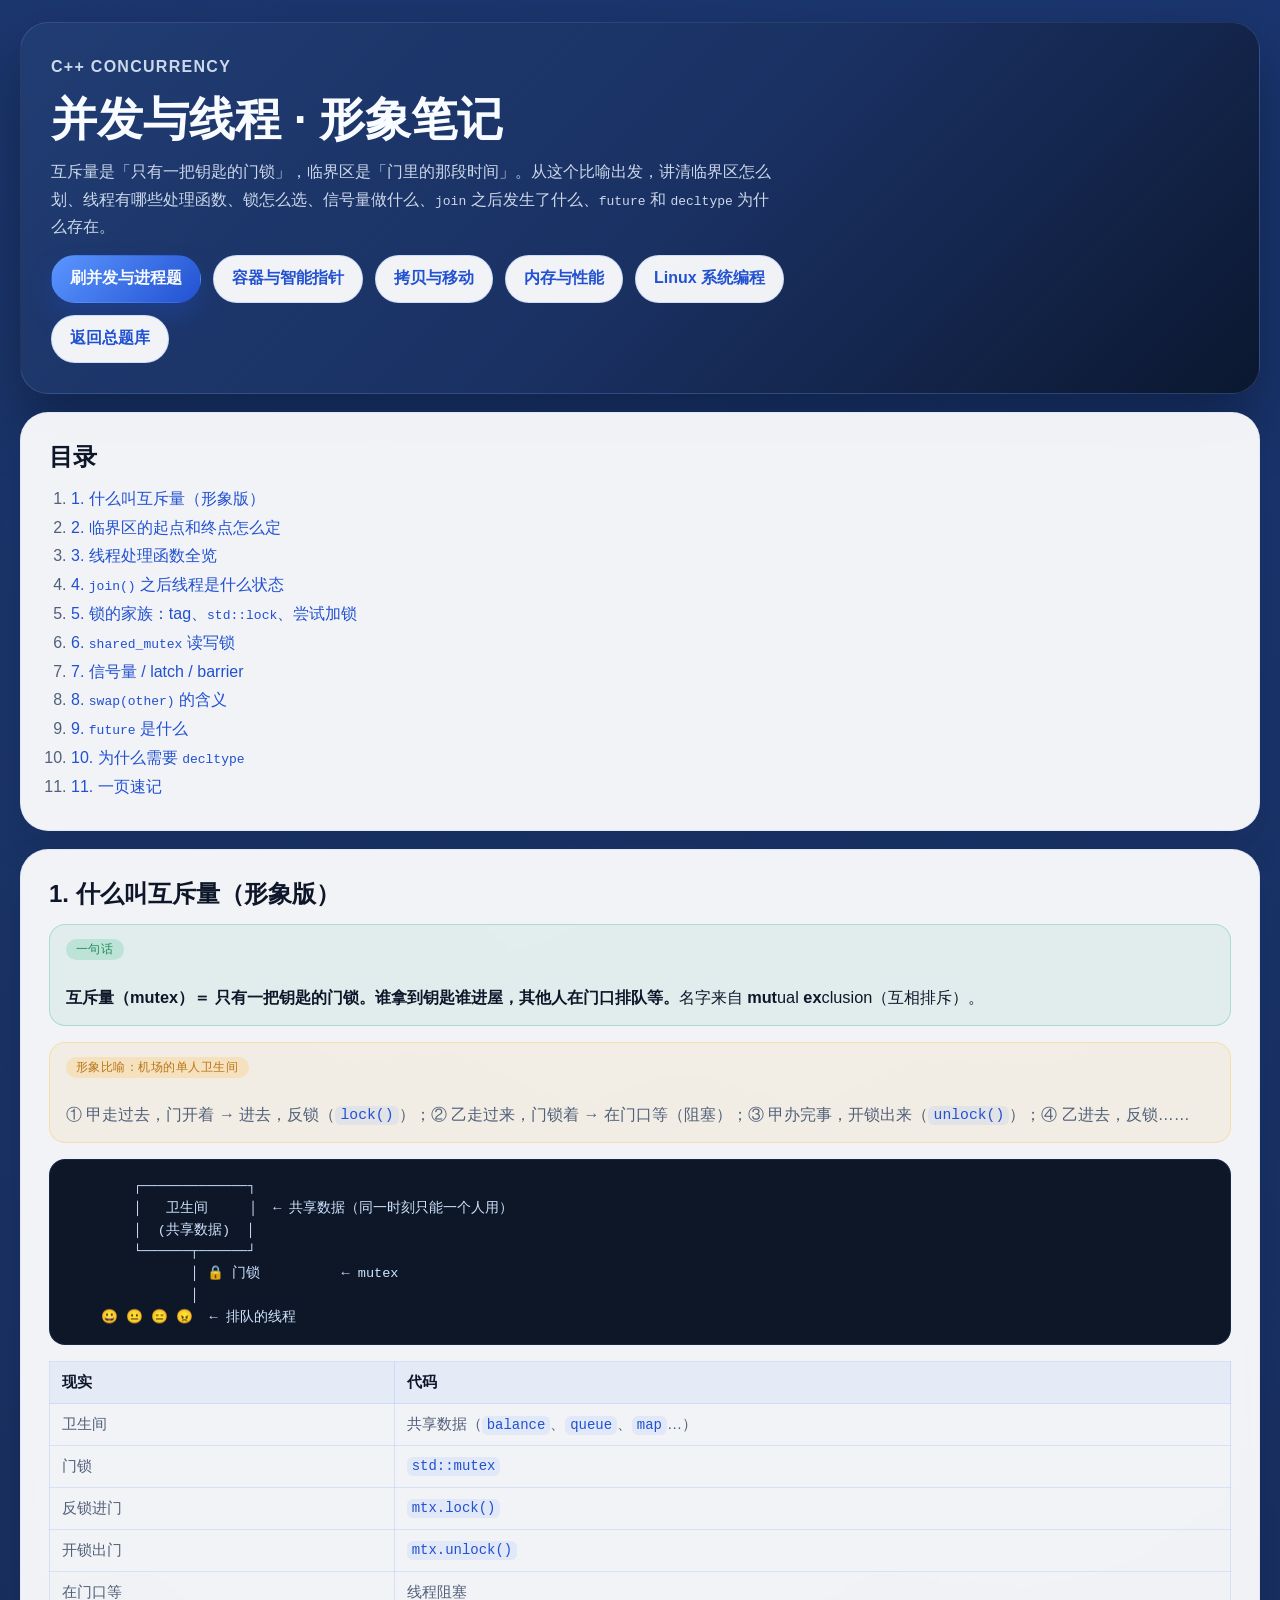
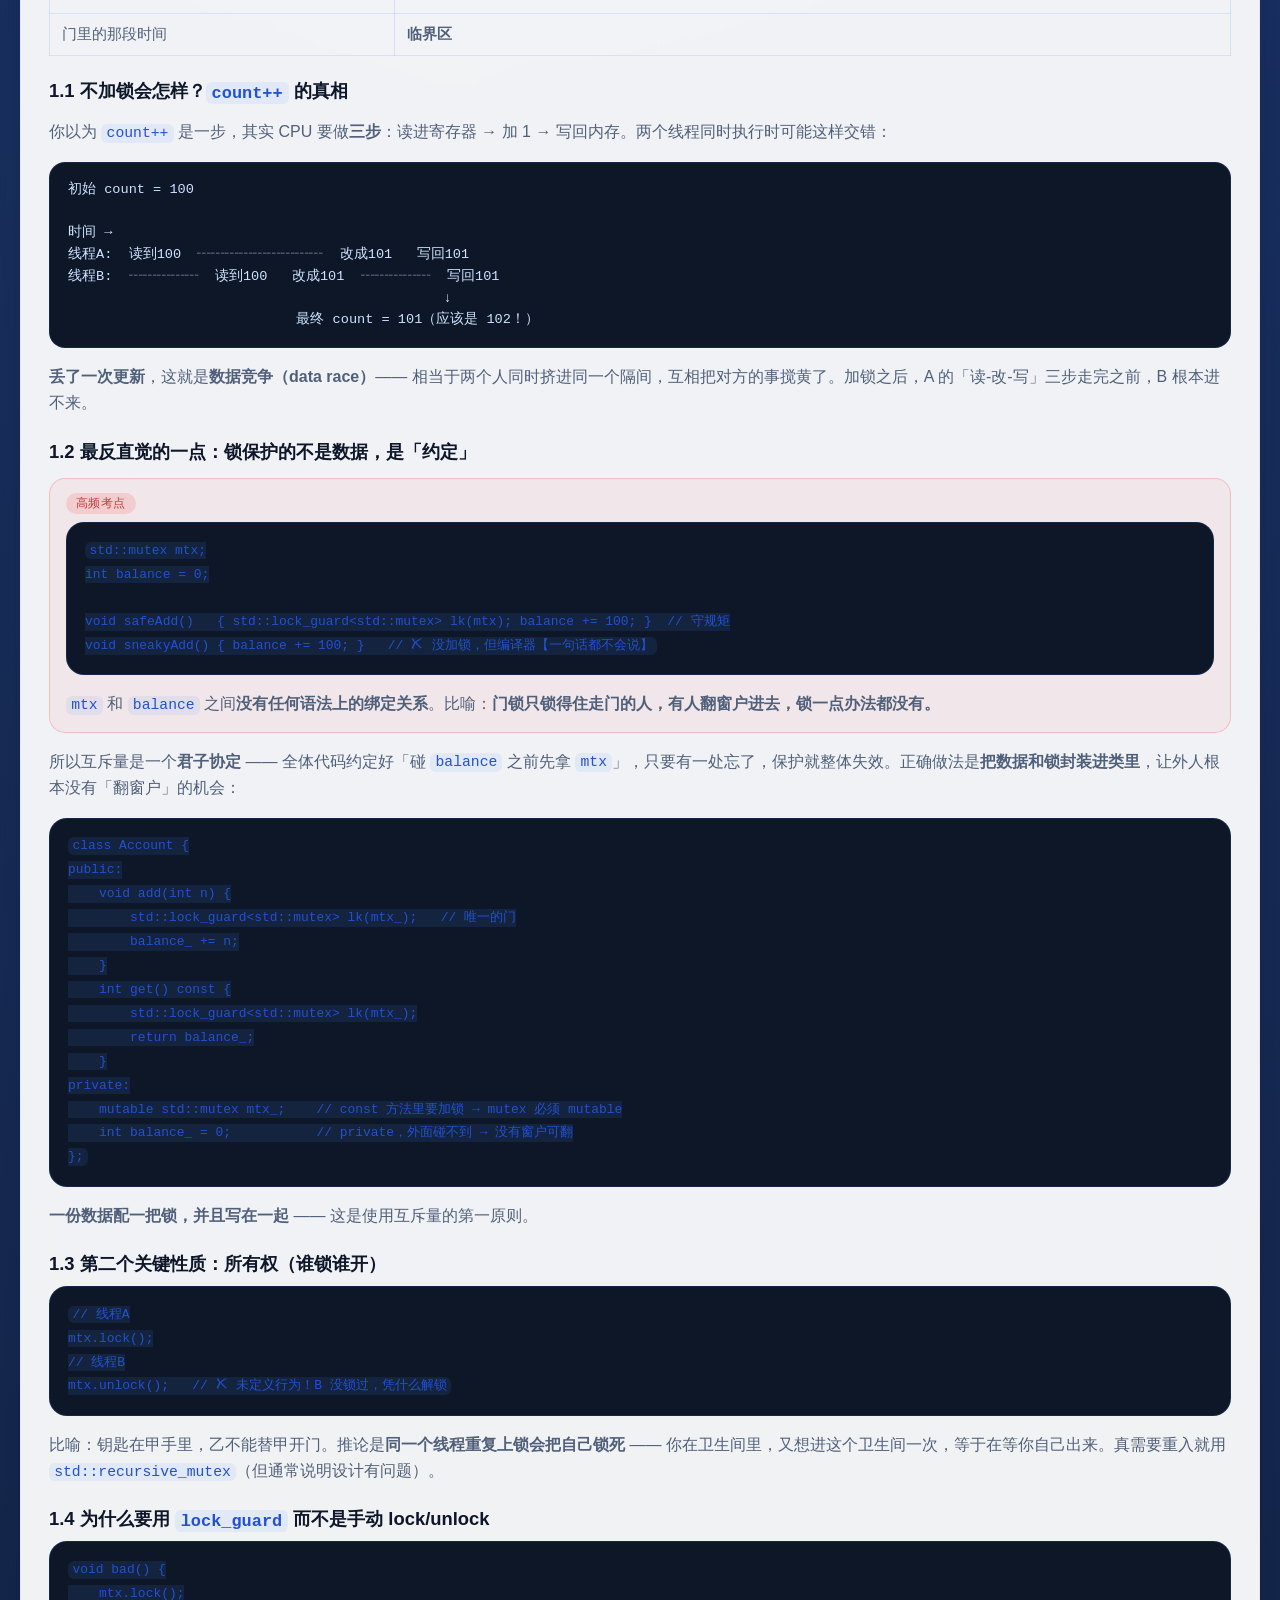
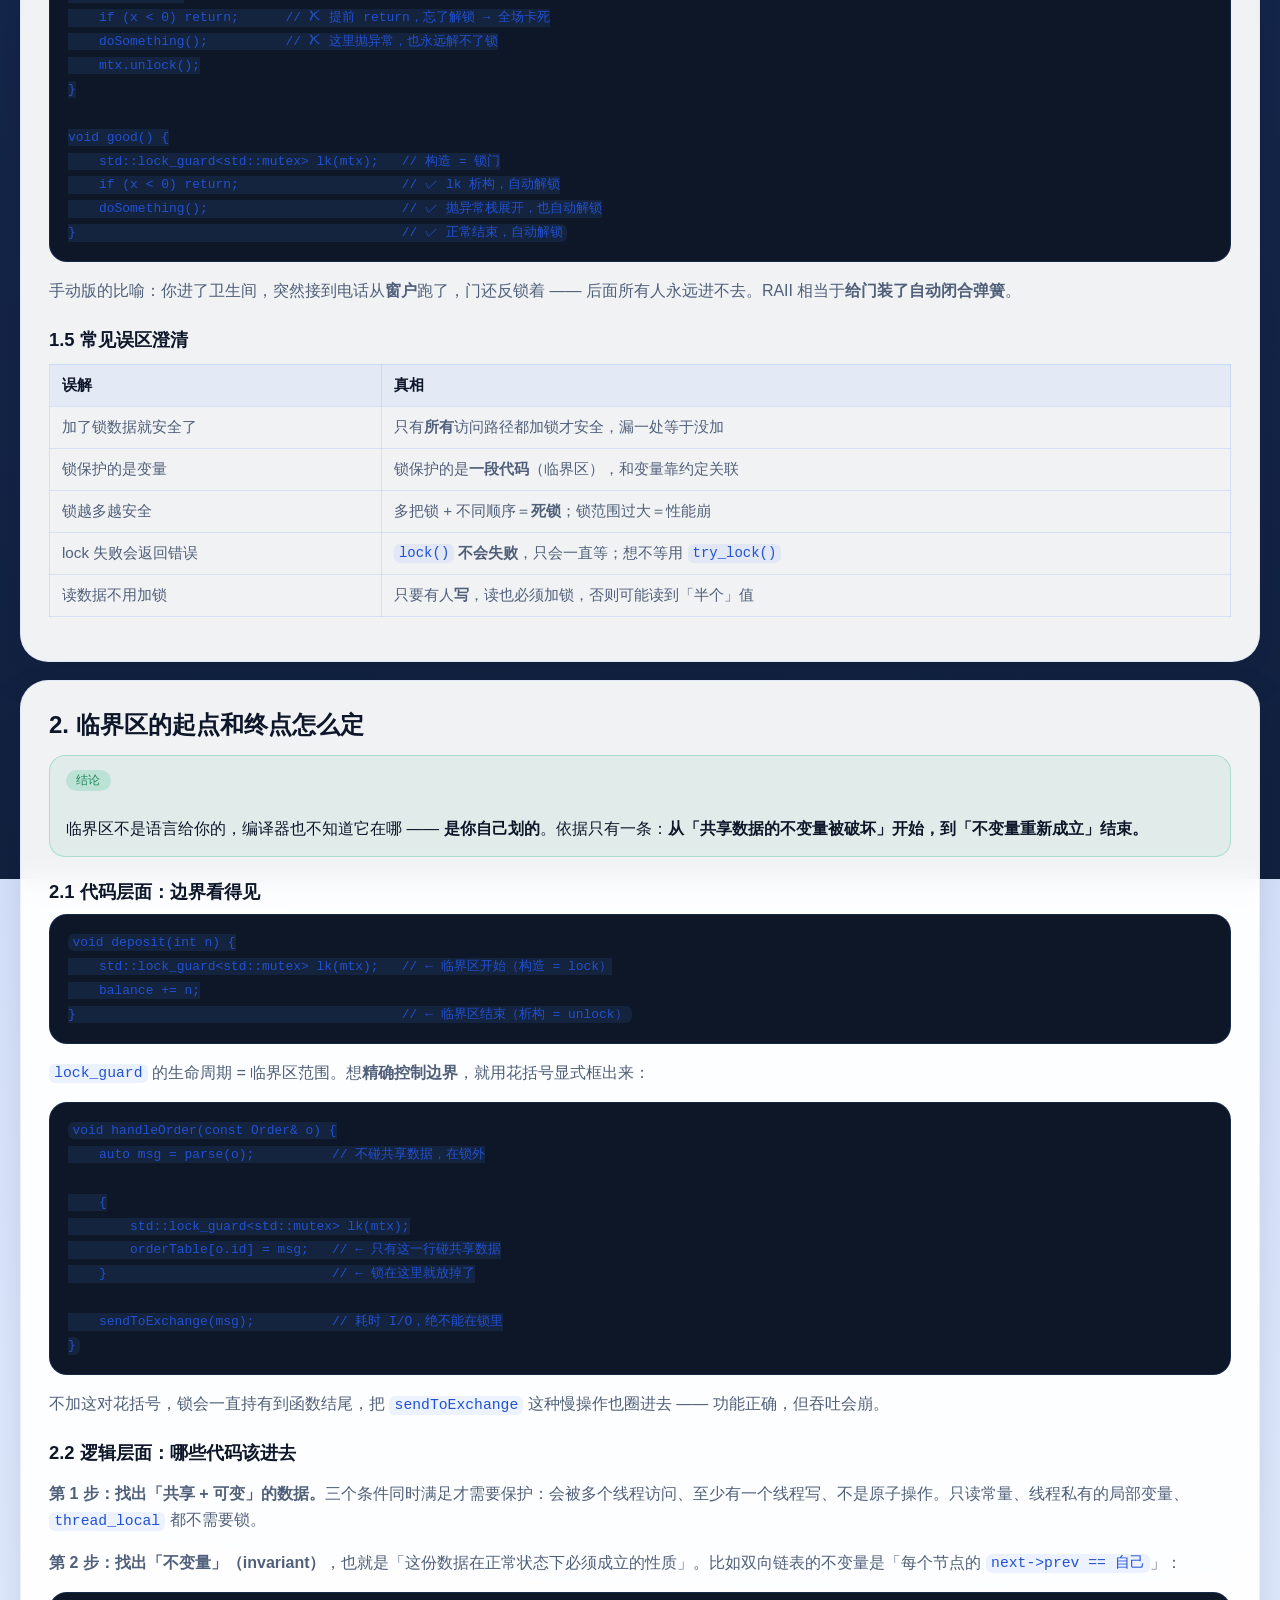
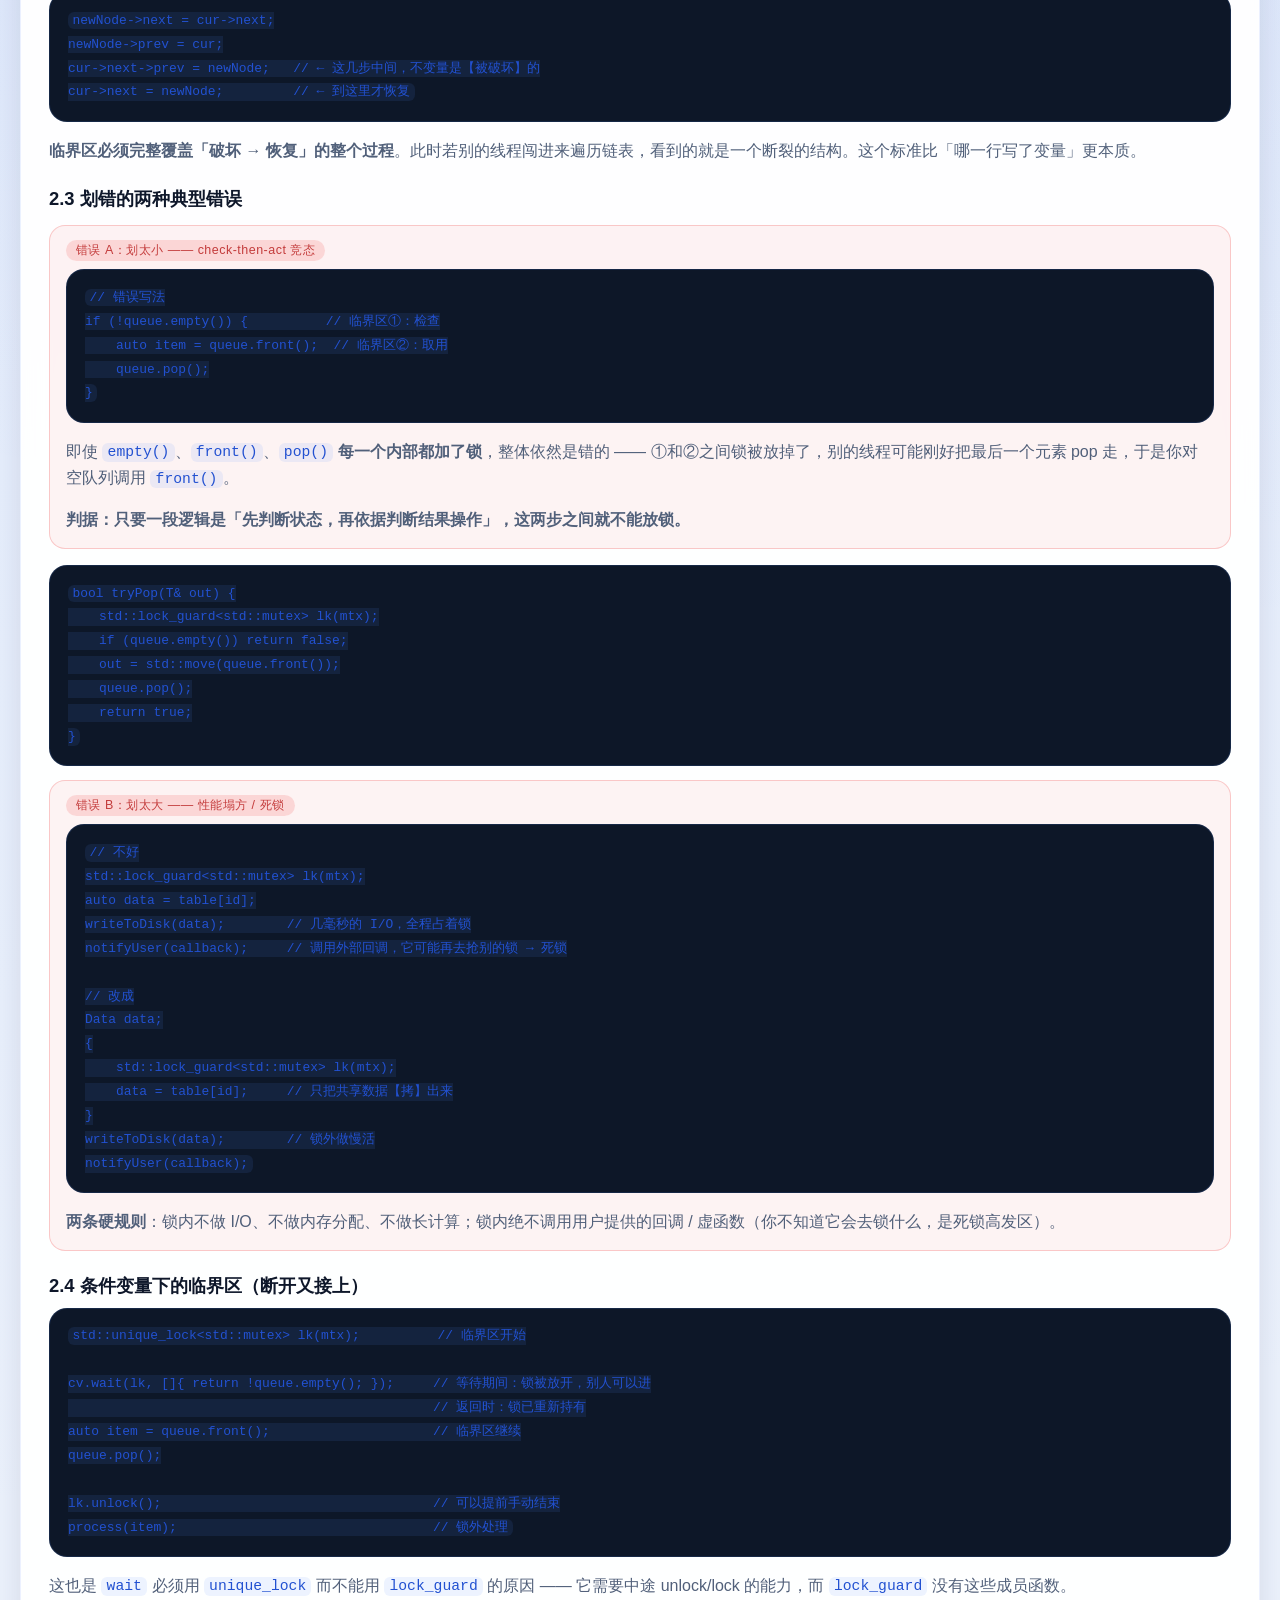
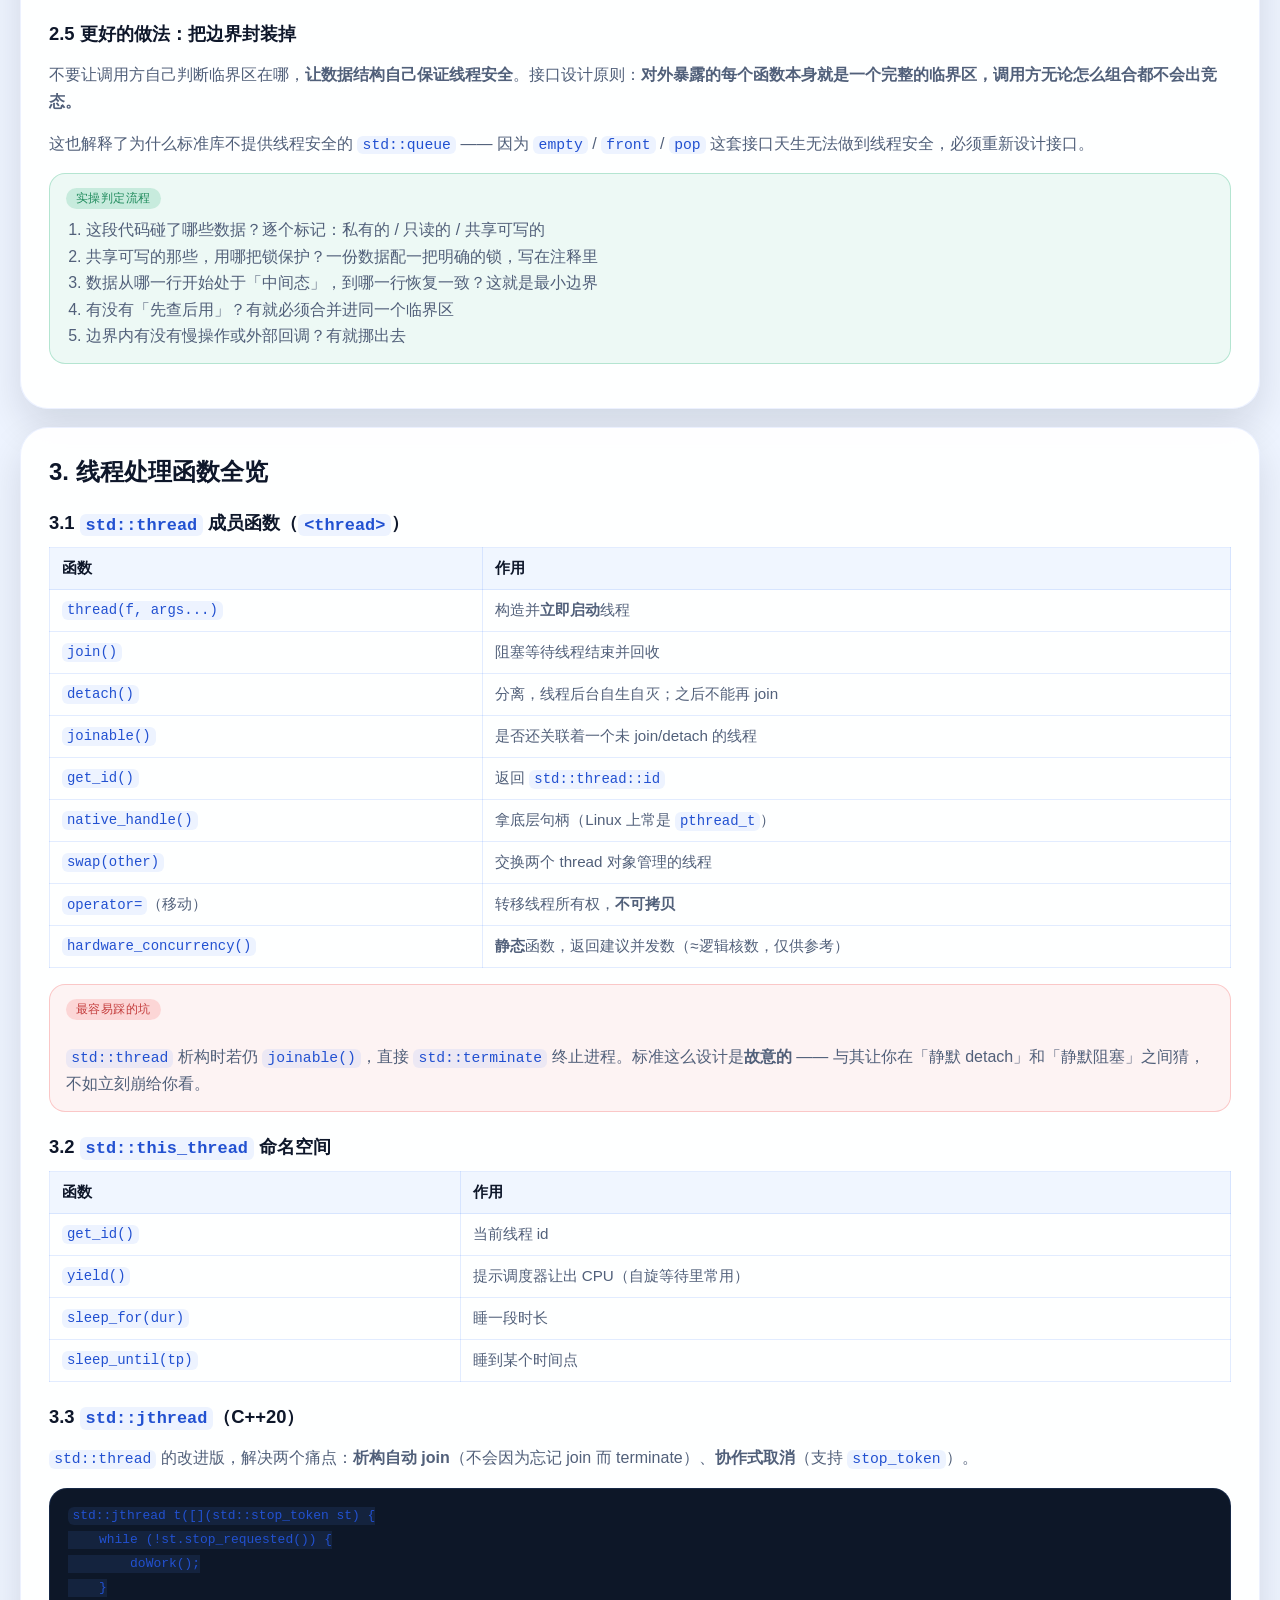
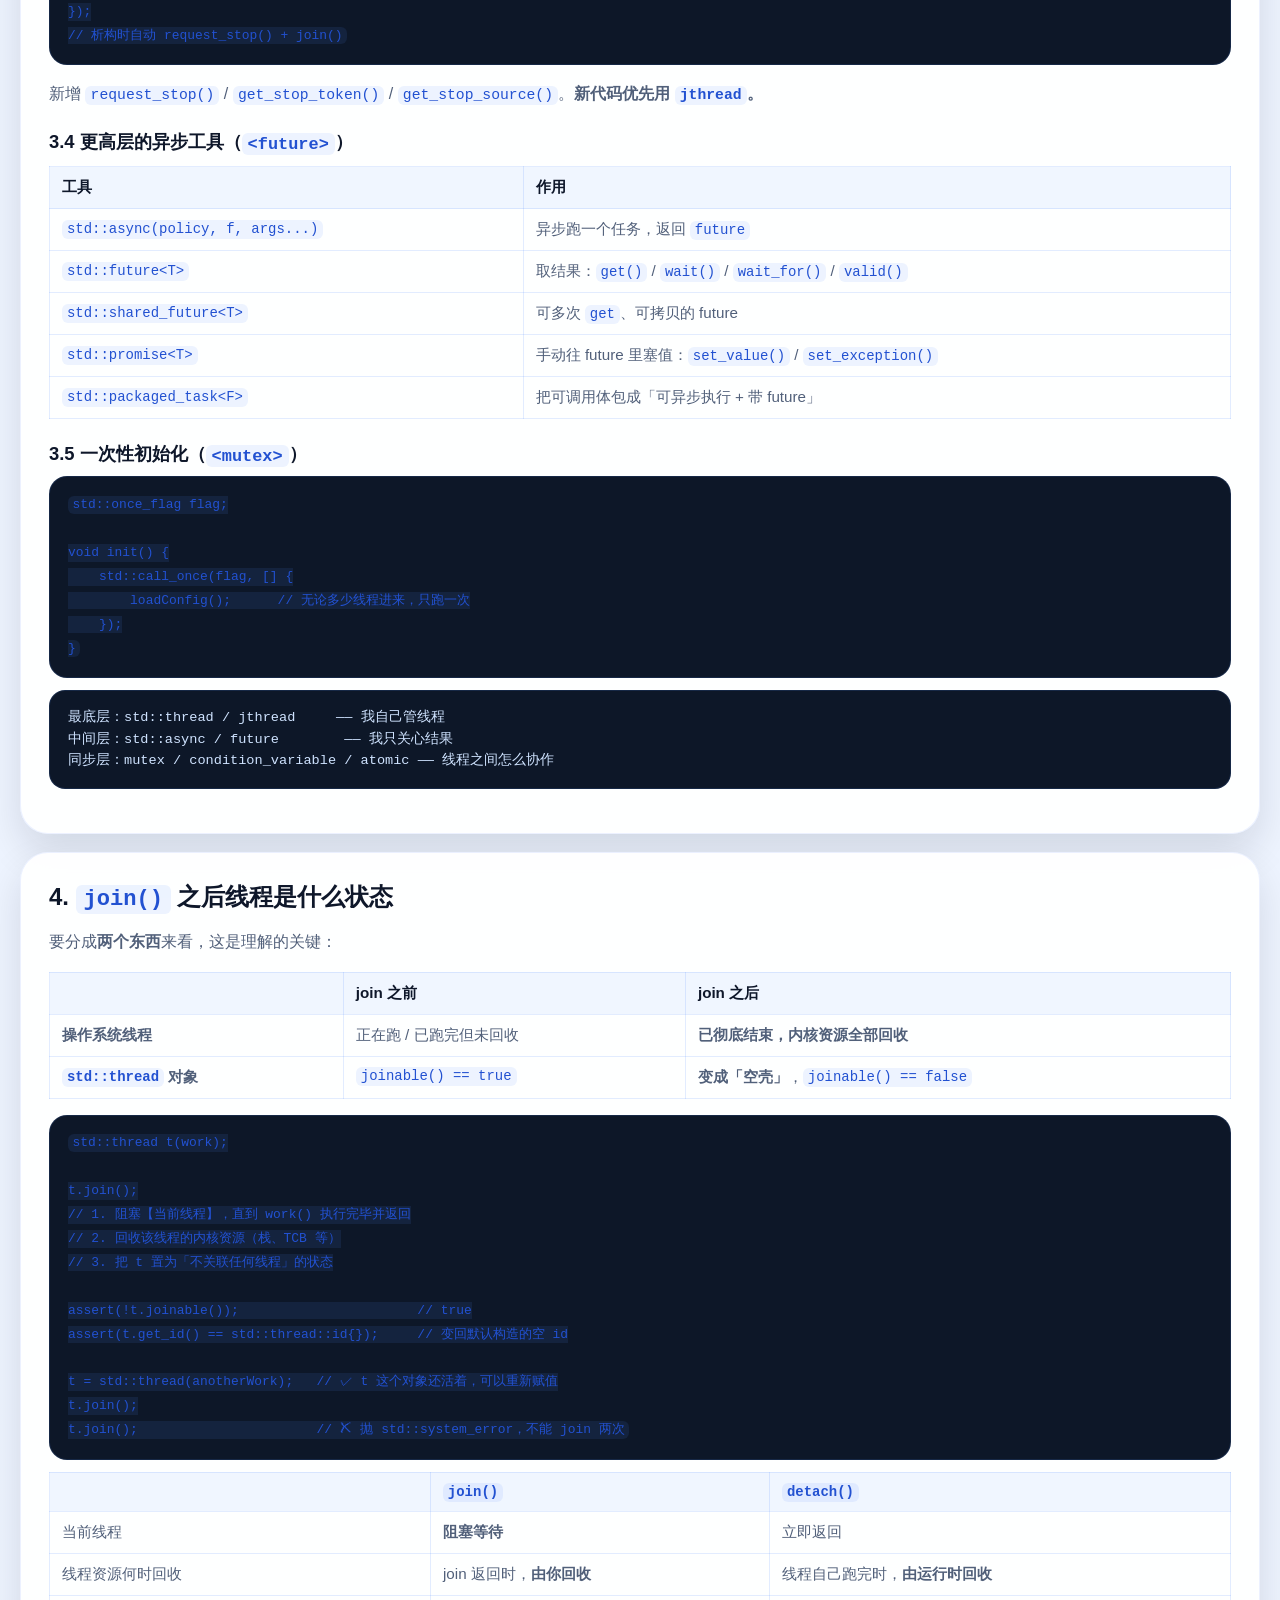
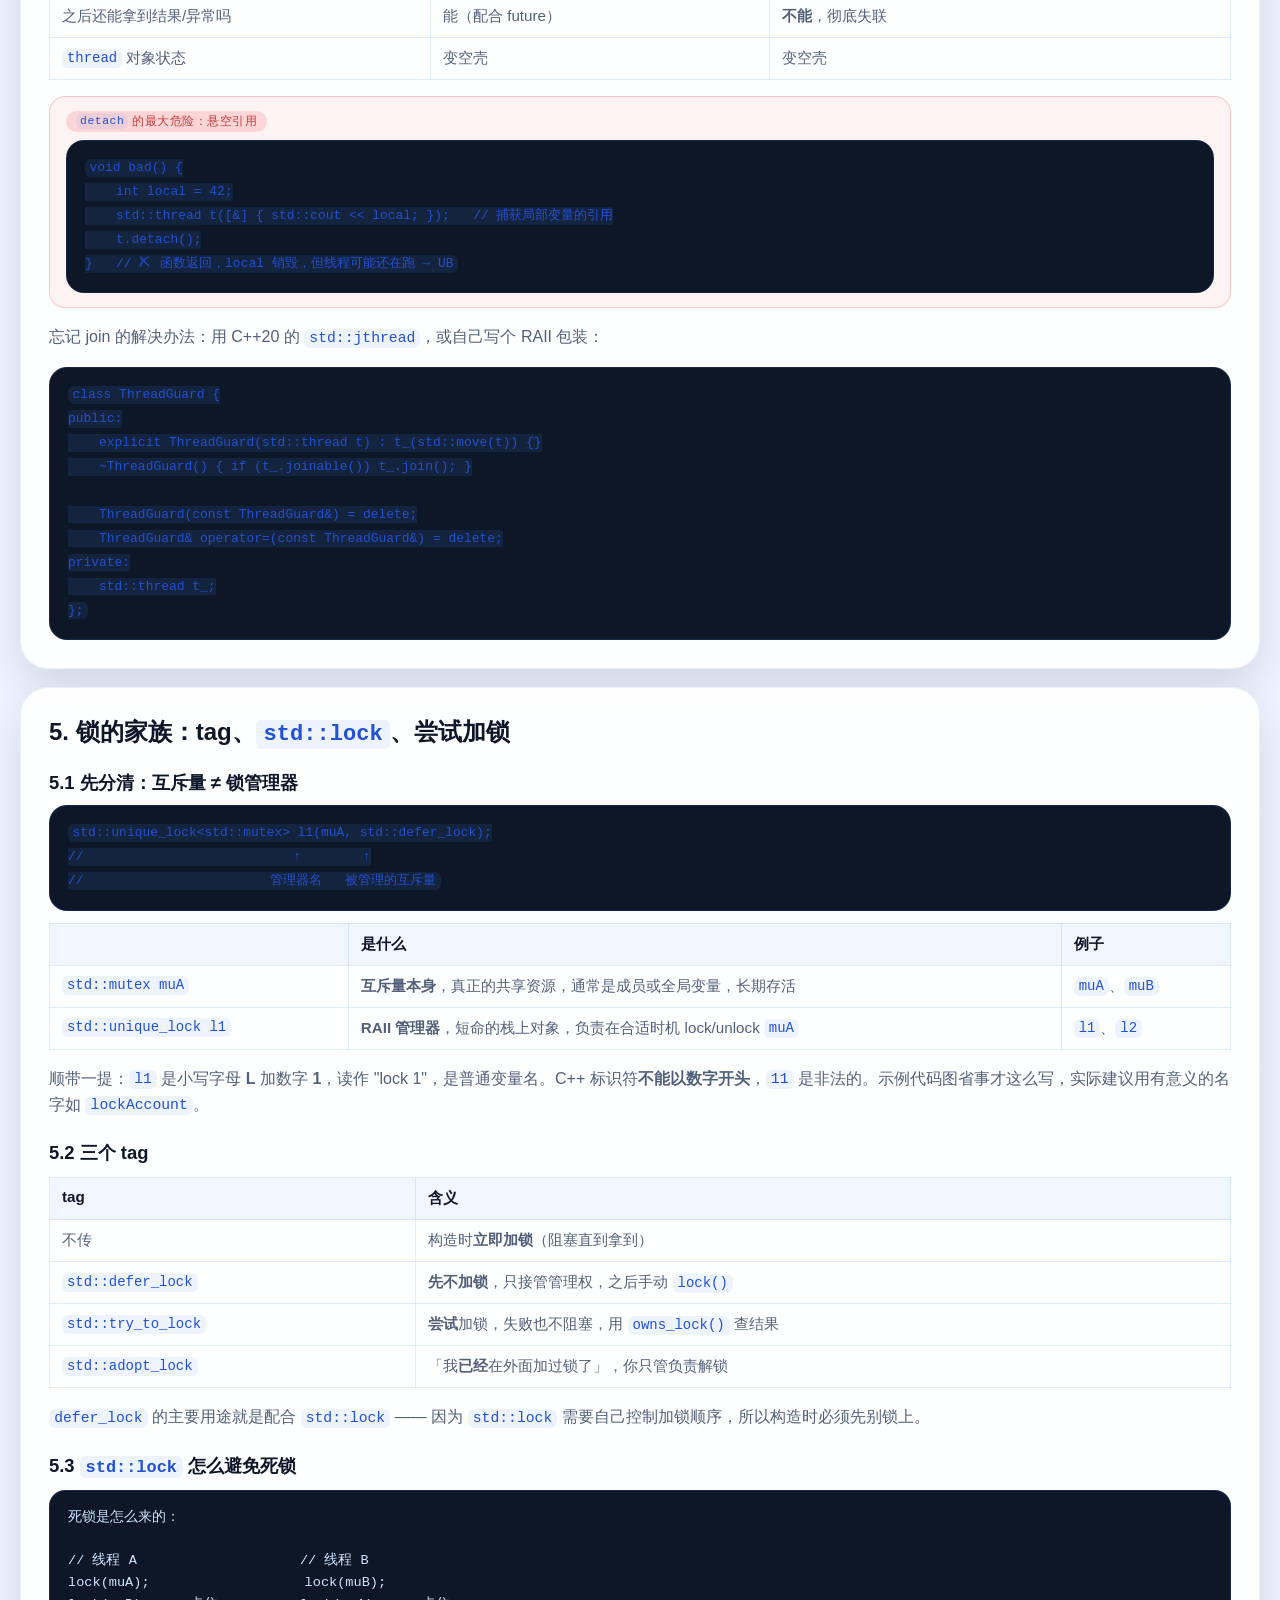
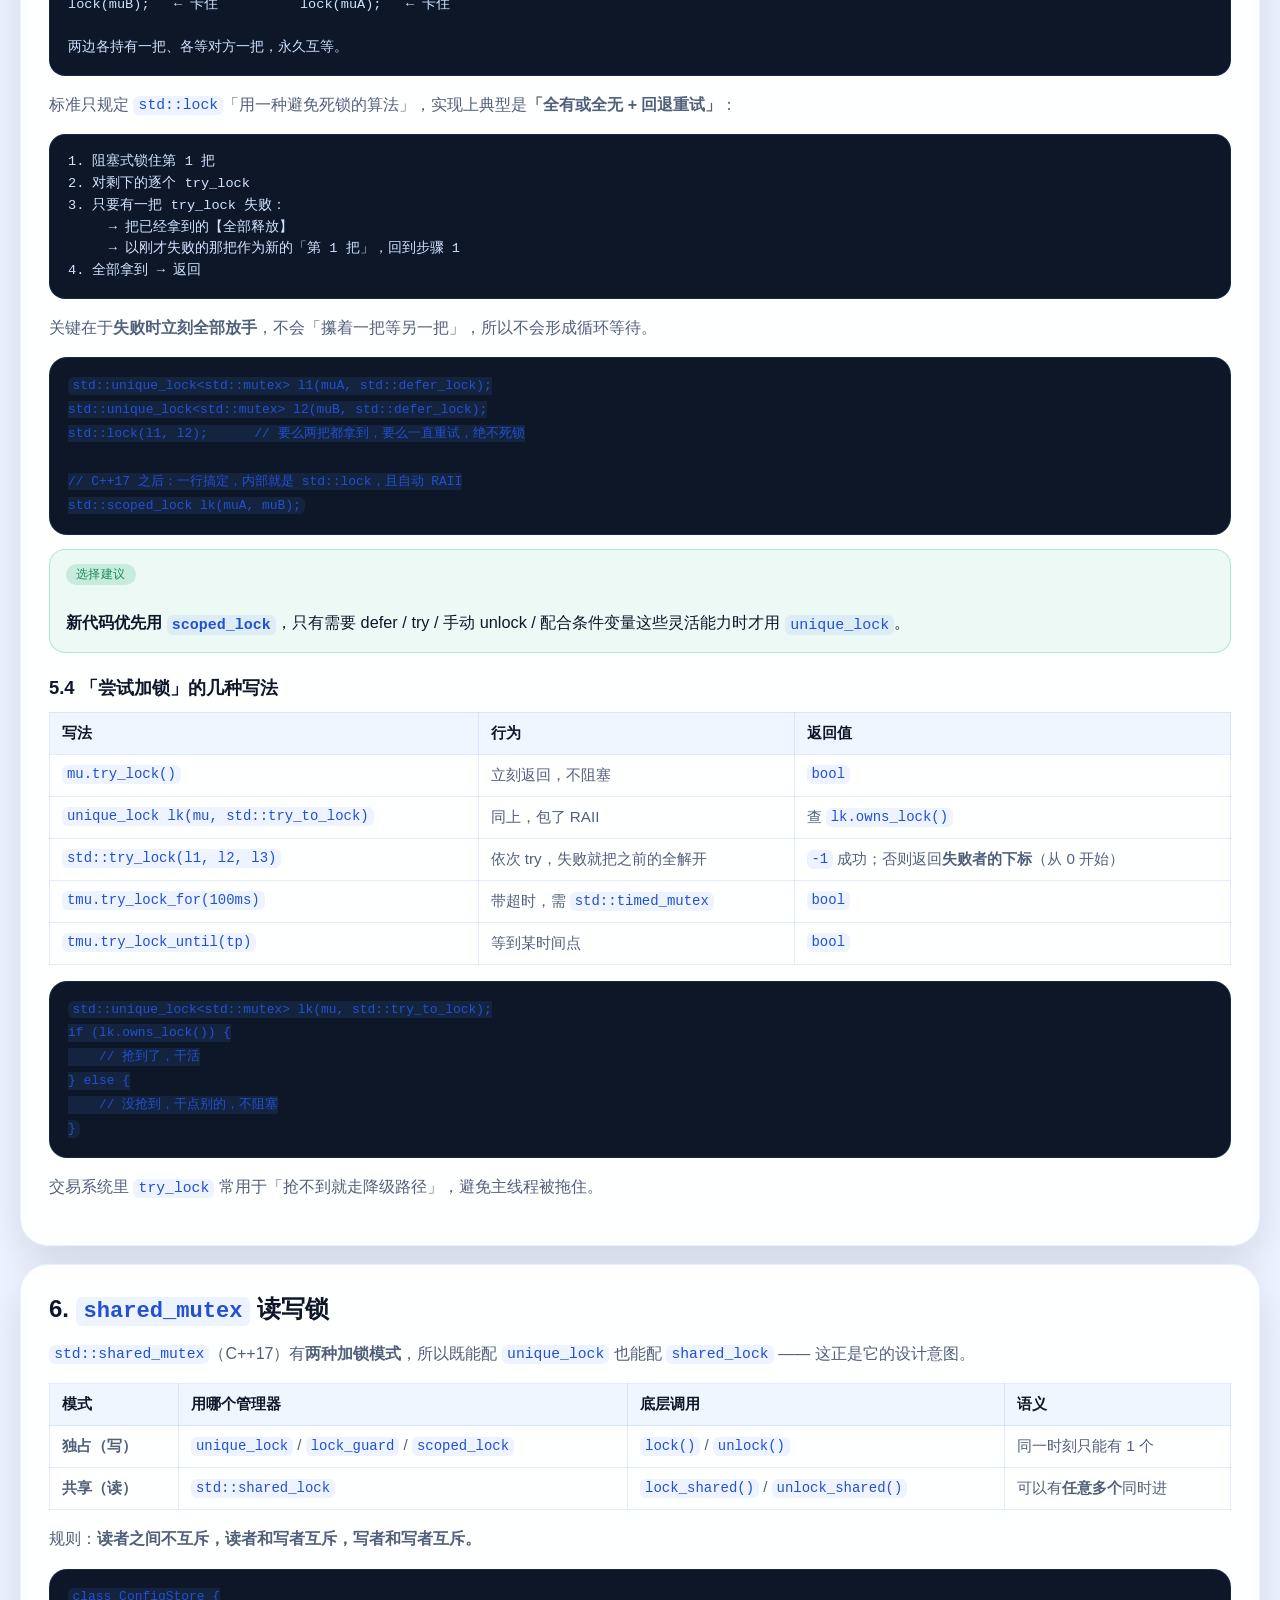
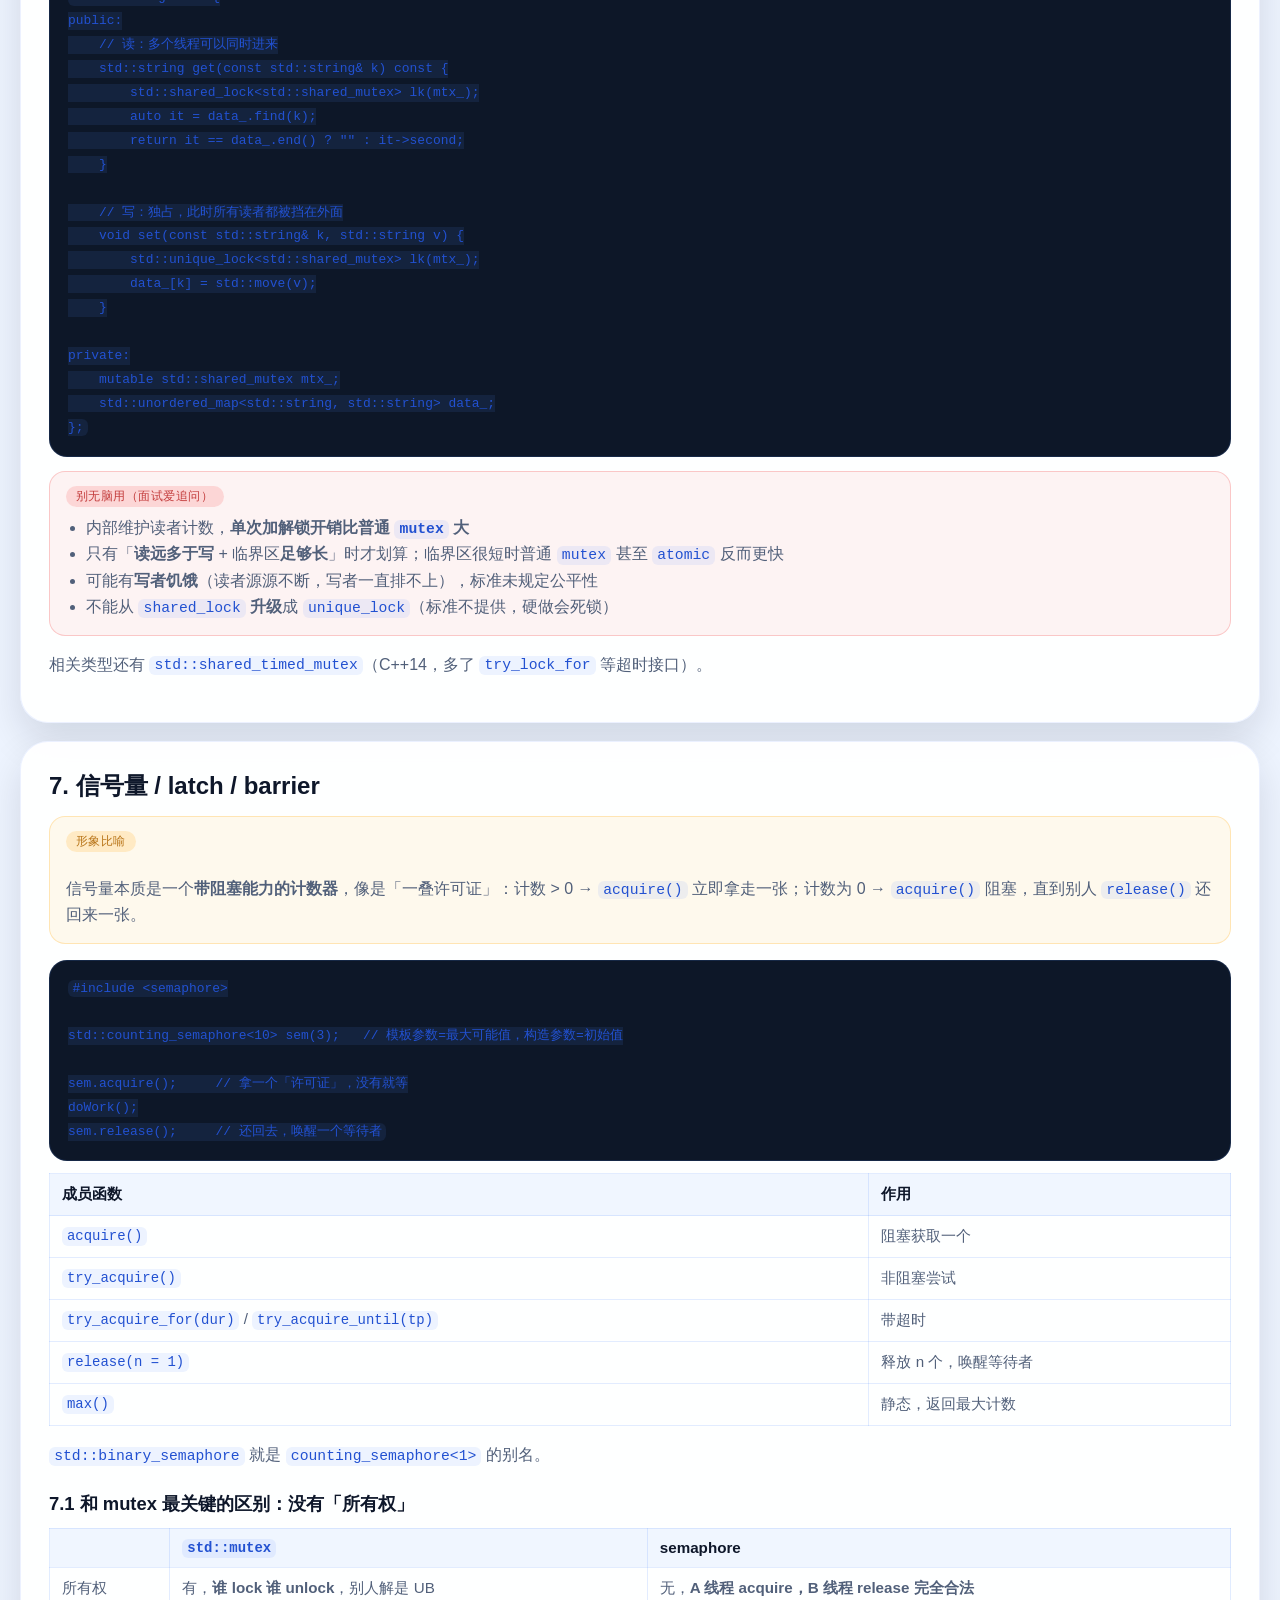
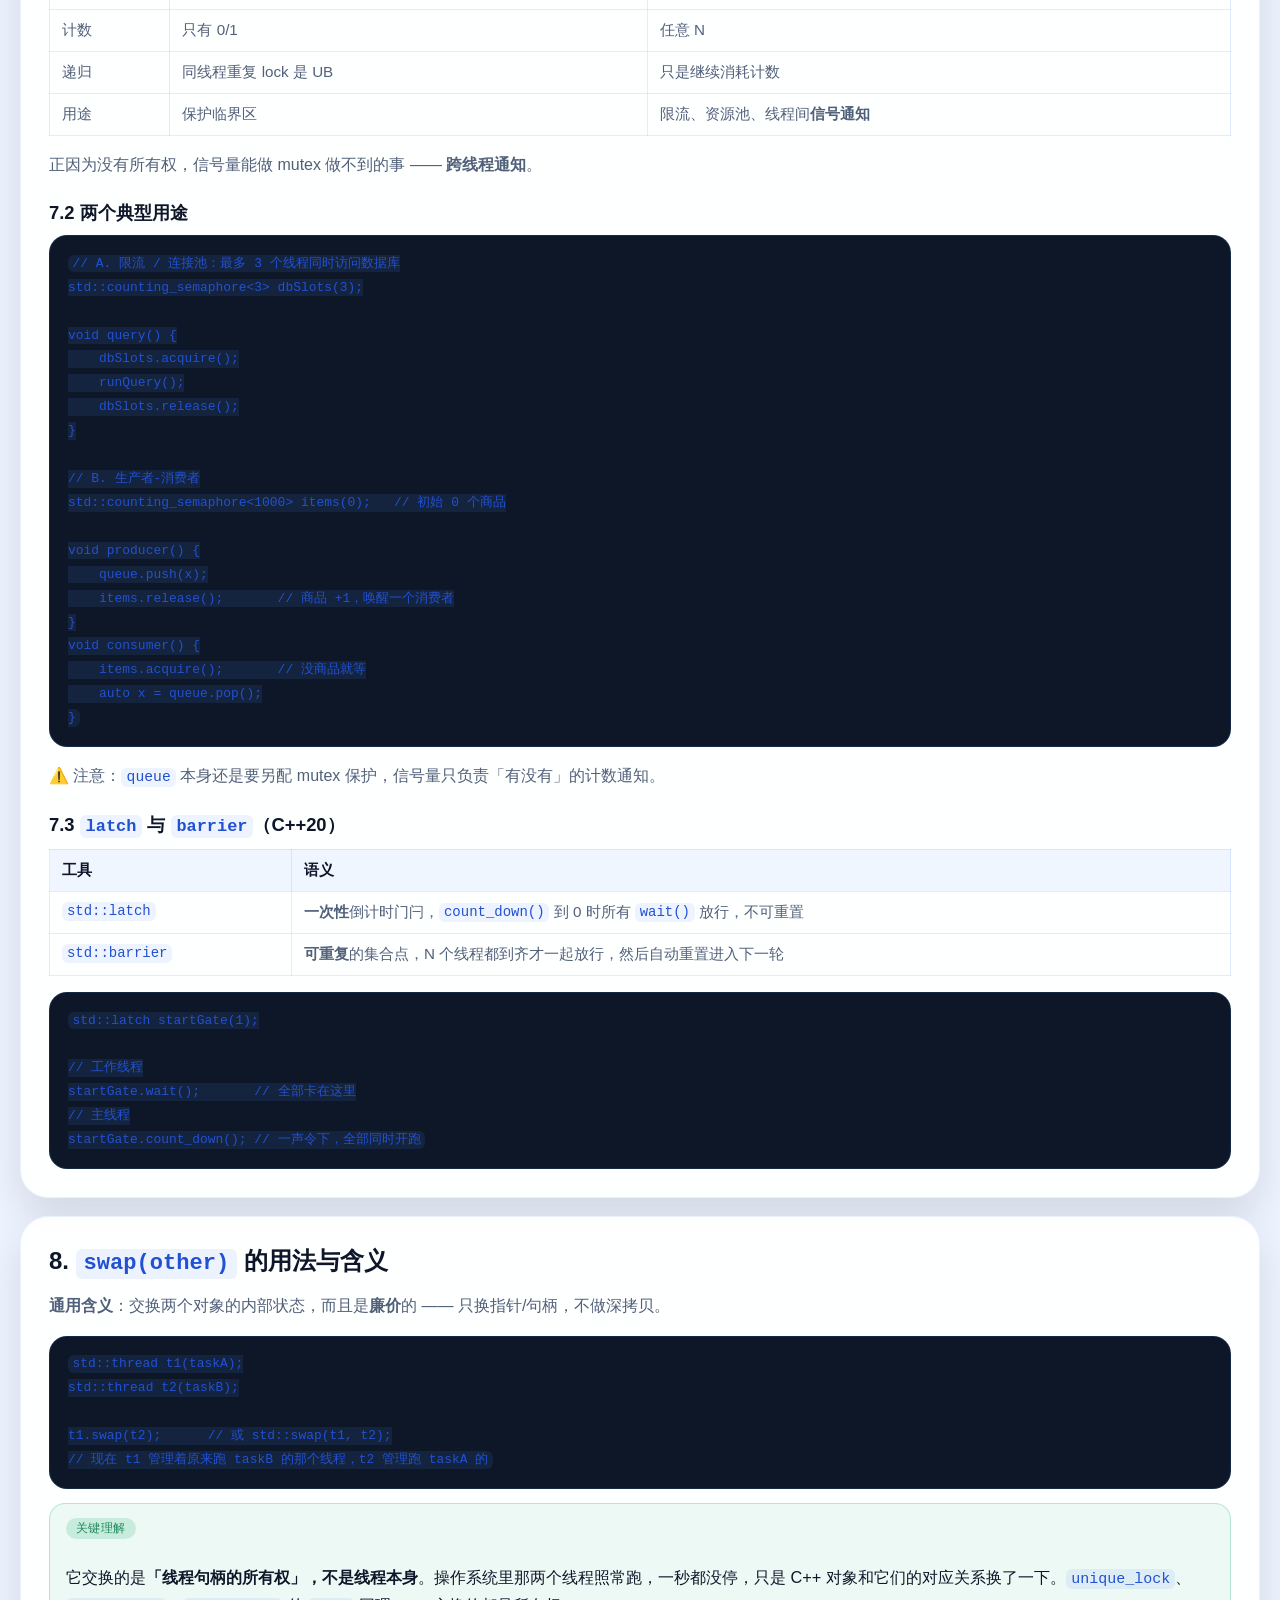
==== docs/cpp-concurrency-notes.html @ 284bea82 "docs: add five illustrated C++/Linux study notes Turn the interview-prep discussion into standalone " ====
<!DOCTYPE html>
<html lang="zh-CN">

<head>
  <meta charset="UTF-8" />
  <meta name="viewport" content="width=device-width, initial-scale=1.0" />
  <title>C++ 并发形象笔记 · 互斥量/临界区/线程函数/锁/信号量/future</title>
  <meta name="description" content="用单人卫生间比喻讲清互斥量，教你怎么划定临界区边界；并系统整理 std::thread 处理函数、defer_lock 与 std::lock 防死锁、shared_mutex 读写锁、信号量、swap、join 之后的状态、future 与 decltype。" />
  <link rel="stylesheet" href="./style.css" />
</head>

<body class="hundsun-page guide-page">
  <main class="app-shell">
    <section class="hero hero-showcase hundsun-hero">
      <div class="hero-copy">
        <p class="eyebrow">C++ Concurrency</p>
        <h1>并发与线程 · 形象笔记</h1>
        <p>互斥量是「只有一把钥匙的门锁」，临界区是「门里的那段时间」。从这个比喻出发，讲清临界区怎么划、线程有哪些处理函数、锁怎么选、信号量做什么、<code>join</code> 之后发生了什么、<code>future</code> 和 <code>decltype</code> 为什么存在。</p>
        <div class="hero-actions">
          <a class="primary-button" href="./index.html?company=hundsun&amp;category=%E6%81%92%E7%94%9F%20%2F%20%E5%B9%B6%E5%8F%91%E4%B8%8E%E8%BF%9B%E7%A8%8B">刷并发与进程题</a>
          <a class="secondary-button" href="./cpp-containers-notes.html">容器与智能指针</a>
          <a class="secondary-button" href="./cpp-value-semantics.html">拷贝与移动</a>
          <a class="secondary-button" href="./cpp-memory-perf-notes.html">内存与性能</a>
          <a class="secondary-button" href="./linux-sysprog-notes.html">Linux 系统编程</a>
          <a class="secondary-button" href="./index.html">返回总题库</a>
        </div>
      </div>
    </section>

    <nav class="hundsun-panel guide-toc">
      <h2>目录</h2>
      <ol>
        <li><a href="#mutex">1. 什么叫互斥量（形象版）</a></li>
        <li><a href="#critical">2. 临界区的起点和终点怎么定</a></li>
        <li><a href="#thread-api">3. 线程处理函数全览</a></li>
        <li><a href="#join">4. <code>join()</code> 之后线程是什么状态</a></li>
        <li><a href="#locks">5. 锁的家族：tag、<code>std::lock</code>、尝试加锁</a></li>
        <li><a href="#shared-mutex">6. <code>shared_mutex</code> 读写锁</a></li>
        <li><a href="#semaphore">7. 信号量 / latch / barrier</a></li>
        <li><a href="#swap">8. <code>swap(other)</code> 的含义</a></li>
        <li><a href="#future">9. <code>future</code> 是什么</a></li>
        <li><a href="#decltype">10. 为什么需要 <code>decltype</code></a></li>
        <li><a href="#cheatsheet">11. 一页速记</a></li>
      </ol>
    </nav>

    <article class="hundsun-panel guide-article" id="mutex">
      <h2>1. 什么叫互斥量（形象版）</h2>
      <div class="guide-callout is-key">
        <span class="callout-label">一句话</span>
        <p><strong>互斥量（mutex）＝ 只有一把钥匙的门锁。谁拿到钥匙谁进屋，其他人在门口排队等。</strong>名字来自 <strong>mut</strong>ual <strong>ex</strong>clusion（互相排斥）。</p>
      </div>

      <div class="guide-callout is-metaphor">
        <span class="callout-label">形象比喻：机场的单人卫生间</span>
        <p>① 甲走过去，门开着 → 进去，反锁（<code>lock()</code>）；② 乙走过来，门锁着 → 在门口等（阻塞）；③ 甲办完事，开锁出来（<code>unlock()</code>）；④ 乙进去，反锁……</p>
      </div>

      <div class="guide-ascii">        ┌─────────────┐
        │   卫生间     │  ← 共享数据（同一时刻只能一个人用）
        │  (共享数据)  │
        └──────┬──────┘
               │ 🔒 门锁          ← mutex
               │
    😀 😐 😑 😠  ← 排队的线程</div>

      <div class="guide-table-wrap">
        <table class="guide-table">
          <thead>
            <tr><th>现实</th><th>代码</th></tr>
          </thead>
          <tbody>
            <tr><td>卫生间</td><td>共享数据（<code>balance</code>、<code>queue</code>、<code>map</code>…）</td></tr>
            <tr><td>门锁</td><td><code>std::mutex</code></td></tr>
            <tr><td>反锁进门</td><td><code>mtx.lock()</code></td></tr>
            <tr><td>开锁出门</td><td><code>mtx.unlock()</code></td></tr>
            <tr><td>在门口等</td><td>线程阻塞</td></tr>
            <tr><td>门里的那段时间</td><td><strong>临界区</strong></td></tr>
          </tbody>
        </table>
      </div>

      <h3>1.1 不加锁会怎样？<code>count++</code> 的真相</h3>
      <p>你以为 <code>count++</code> 是一步，其实 CPU 要做<strong>三步</strong>：读进寄存器 → 加 1 → 写回内存。两个线程同时执行时可能这样交错：</p>
      <div class="guide-ascii">初始 count = 100

时间 →
线程A:  读到100  ┄┄┄┄┄┄┄┄┄  改成101   写回101
线程B:  ┄┄┄┄┄  读到100   改成101  ┄┄┄┄┄  写回101
                                              ↓
                            最终 count = 101（应该是 102！）</div>
      <p><strong>丢了一次更新</strong>，这就是<strong>数据竞争（data race）</strong>—— 相当于两个人同时挤进同一个隔间，互相把对方的事搅黄了。加锁之后，A 的「读-改-写」三步走完之前，B 根本进不来。</p>

      <h3>1.2 最反直觉的一点：锁保护的不是数据，是「约定」</h3>
      <div class="guide-callout is-warn">
        <span class="callout-label">高频考点</span>
        <pre class="answer-code-block"><code>std::mutex mtx;
int balance = 0;

void safeAdd()   { std::lock_guard&lt;std::mutex&gt; lk(mtx); balance += 100; }  // 守规矩
void sneakyAdd() { balance += 100; }   // ✗ 没加锁，但编译器【一句话都不会说】</code></pre>
        <p><code>mtx</code> 和 <code>balance</code> 之间<strong>没有任何语法上的绑定关系</strong>。比喻：<strong>门锁只锁得住走门的人，有人翻窗户进去，锁一点办法都没有。</strong></p>
      </div>
      <p>所以互斥量是一个<strong>君子协定</strong> —— 全体代码约定好「碰 <code>balance</code> 之前先拿 <code>mtx</code>」，只要有一处忘了，保护就整体失效。正确做法是<strong>把数据和锁封装进类里</strong>，让外人根本没有「翻窗户」的机会：</p>
      <pre class="answer-code-block"><code>class Account {
public:
    void add(int n) {
        std::lock_guard&lt;std::mutex&gt; lk(mtx_);   // 唯一的门
        balance_ += n;
    }
    int get() const {
        std::lock_guard&lt;std::mutex&gt; lk(mtx_);
        return balance_;
    }
private:
    mutable std::mutex mtx_;    // const 方法里要加锁 → mutex 必须 mutable
    int balance_ = 0;           // private，外面碰不到 → 没有窗户可翻
};</code></pre>
      <p><strong>一份数据配一把锁，并且写在一起</strong> —— 这是使用互斥量的第一原则。</p>

      <h3>1.3 第二个关键性质：所有权（谁锁谁开）</h3>
      <pre class="answer-code-block"><code>// 线程A
mtx.lock();
// 线程B
mtx.unlock();   // ✗ 未定义行为！B 没锁过，凭什么解锁</code></pre>
      <p>比喻：钥匙在甲手里，乙不能替甲开门。推论是<strong>同一个线程重复上锁会把自己锁死</strong> —— 你在卫生间里，又想进这个卫生间一次，等于在等你自己出来。真需要重入就用 <code>std::recursive_mutex</code>（但通常说明设计有问题）。</p>

      <h3>1.4 为什么要用 <code>lock_guard</code> 而不是手动 lock/unlock</h3>
      <pre class="answer-code-block"><code>void bad() {
    mtx.lock();
    if (x &lt; 0) return;      // ✗ 提前 return，忘了解锁 → 全场卡死
    doSomething();          // ✗ 这里抛异常，也永远解不了锁
    mtx.unlock();
}

void good() {
    std::lock_guard&lt;std::mutex&gt; lk(mtx);   // 构造 = 锁门
    if (x &lt; 0) return;                     // ✓ lk 析构，自动解锁
    doSomething();                         // ✓ 抛异常栈展开，也自动解锁
}                                          // ✓ 正常结束，自动解锁</code></pre>
      <p>手动版的比喻：你进了卫生间，突然接到电话从<strong>窗户</strong>跑了，门还反锁着 —— 后面所有人永远进不去。RAII 相当于<strong>给门装了自动闭合弹簧</strong>。</p>

      <h3>1.5 常见误区澄清</h3>
      <div class="guide-table-wrap">
        <table class="guide-table">
          <thead>
            <tr><th>误解</th><th>真相</th></tr>
          </thead>
          <tbody>
            <tr><td>加了锁数据就安全了</td><td>只有<strong>所有</strong>访问路径都加锁才安全，漏一处等于没加</td></tr>
            <tr><td>锁保护的是变量</td><td>锁保护的是<strong>一段代码</strong>（临界区），和变量靠约定关联</td></tr>
            <tr><td>锁越多越安全</td><td>多把锁 + 不同顺序＝<strong>死锁</strong>；锁范围过大＝性能崩</td></tr>
            <tr><td>lock 失败会返回错误</td><td><code>lock()</code> <strong>不会失败</strong>，只会一直等；想不等用 <code>try_lock()</code></td></tr>
            <tr><td>读数据不用加锁</td><td>只要有人<strong>写</strong>，读也必须加锁，否则可能读到「半个」值</td></tr>
          </tbody>
        </table>
      </div>
    </article>

    <article class="hundsun-panel guide-article" id="critical">
      <h2>2. 临界区的起点和终点怎么定</h2>
      <div class="guide-callout is-key">
        <span class="callout-label">结论</span>
        <p>临界区不是语言给你的，编译器也不知道它在哪 —— <strong>是你自己划的</strong>。依据只有一条：<strong>从「共享数据的不变量被破坏」开始，到「不变量重新成立」结束。</strong></p>
      </div>

      <h3>2.1 代码层面：边界看得见</h3>
      <pre class="answer-code-block"><code>void deposit(int n) {
    std::lock_guard&lt;std::mutex&gt; lk(mtx);   // ← 临界区开始（构造 = lock）
    balance += n;
}                                          // ← 临界区结束（析构 = unlock）</code></pre>
      <p><code>lock_guard</code> 的生命周期 = 临界区范围。想<strong>精确控制边界</strong>，就用花括号显式框出来：</p>
      <pre class="answer-code-block"><code>void handleOrder(const Order&amp; o) {
    auto msg = parse(o);          // 不碰共享数据，在锁外

    {
        std::lock_guard&lt;std::mutex&gt; lk(mtx);
        orderTable[o.id] = msg;   // ← 只有这一行碰共享数据
    }                             // ← 锁在这里就放掉了

    sendToExchange(msg);          // 耗时 I/O，绝不能在锁里
}</code></pre>
      <p>不加这对花括号，锁会一直持有到函数结尾，把 <code>sendToExchange</code> 这种慢操作也圈进去 —— 功能正确，但吞吐会崩。</p>

      <h3>2.2 逻辑层面：哪些代码该进去</h3>
      <p><strong>第 1 步：找出「共享 + 可变」的数据。</strong>三个条件同时满足才需要保护：会被多个线程访问、至少有一个线程写、不是原子操作。只读常量、线程私有的局部变量、<code>thread_local</code> 都不需要锁。</p>
      <p><strong>第 2 步：找出「不变量」（invariant）</strong>，也就是「这份数据在正常状态下必须成立的性质」。比如双向链表的不变量是「每个节点的 <code>next-&gt;prev == 自己</code>」：</p>
      <pre class="answer-code-block"><code>newNode-&gt;next = cur-&gt;next;
newNode-&gt;prev = cur;
cur-&gt;next-&gt;prev = newNode;   // ← 这几步中间，不变量是【被破坏】的
cur-&gt;next = newNode;         // ← 到这里才恢复</code></pre>
      <p><strong>临界区必须完整覆盖「破坏 → 恢复」的整个过程</strong>。此时若别的线程闯进来遍历链表，看到的就是一个断裂的结构。这个标准比「哪一行写了变量」更本质。</p>

      <h3>2.3 划错的两种典型错误</h3>
      <div class="guide-callout is-warn">
        <span class="callout-label">错误 A：划太小 —— check-then-act 竞态</span>
        <pre class="answer-code-block"><code>// 错误写法
if (!queue.empty()) {          // 临界区①：检查
    auto item = queue.front();  // 临界区②：取用
    queue.pop();
}</code></pre>
        <p>即使 <code>empty()</code>、<code>front()</code>、<code>pop()</code> <strong>每一个内部都加了锁</strong>，整体依然是错的 —— ①和②之间锁被放掉了，别的线程可能刚好把最后一个元素 pop 走，于是你对空队列调用 <code>front()</code>。</p>
        <p><strong>判据：只要一段逻辑是「先判断状态，再依据判断结果操作」，这两步之间就不能放锁。</strong></p>
      </div>
      <pre class="answer-code-block"><code>bool tryPop(T&amp; out) {
    std::lock_guard&lt;std::mutex&gt; lk(mtx);
    if (queue.empty()) return false;
    out = std::move(queue.front());
    queue.pop();
    return true;
}</code></pre>

      <div class="guide-callout is-warn">
        <span class="callout-label">错误 B：划太大 —— 性能塌方 / 死锁</span>
        <pre class="answer-code-block"><code>// 不好
std::lock_guard&lt;std::mutex&gt; lk(mtx);
auto data = table[id];
writeToDisk(data);        // 几毫秒的 I/O，全程占着锁
notifyUser(callback);     // 调用外部回调，它可能再去抢别的锁 → 死锁

// 改成
Data data;
{
    std::lock_guard&lt;std::mutex&gt; lk(mtx);
    data = table[id];     // 只把共享数据【拷】出来
}
writeToDisk(data);        // 锁外做慢活
notifyUser(callback);</code></pre>
        <p><strong>两条硬规则</strong>：锁内不做 I/O、不做内存分配、不做长计算；锁内绝不调用用户提供的回调 / 虚函数（你不知道它会去锁什么，是死锁高发区）。</p>
      </div>

      <h3>2.4 条件变量下的临界区（断开又接上）</h3>
      <pre class="answer-code-block"><code>std::unique_lock&lt;std::mutex&gt; lk(mtx);          // 临界区开始

cv.wait(lk, []{ return !queue.empty(); });     // 等待期间：锁被放开，别人可以进
                                               // 返回时：锁已重新持有
auto item = queue.front();                     // 临界区继续
queue.pop();

lk.unlock();                                   // 可以提前手动结束
process(item);                                 // 锁外处理</code></pre>
      <p>这也是 <code>wait</code> 必须用 <code>unique_lock</code> 而不能用 <code>lock_guard</code> 的原因 —— 它需要中途 unlock/lock 的能力，而 <code>lock_guard</code> 没有这些成员函数。</p>

      <h3>2.5 更好的做法：把边界封装掉</h3>
      <p>不要让调用方自己判断临界区在哪，<strong>让数据结构自己保证线程安全</strong>。接口设计原则：<strong>对外暴露的每个函数本身就是一个完整的临界区，调用方无论怎么组合都不会出竞态。</strong></p>
      <p>这也解释了为什么标准库不提供线程安全的 <code>std::queue</code> —— 因为 <code>empty</code> / <code>front</code> / <code>pop</code> 这套接口天生无法做到线程安全，必须重新设计接口。</p>

      <div class="guide-callout is-key">
        <span class="callout-label">实操判定流程</span>
        <ol>
          <li>这段代码碰了哪些数据？逐个标记：私有的 / 只读的 / 共享可写的</li>
          <li>共享可写的那些，用哪把锁保护？一份数据配一把明确的锁，写在注释里</li>
          <li>数据从哪一行开始处于「中间态」，到哪一行恢复一致？这就是最小边界</li>
          <li>有没有「先查后用」？有就必须合并进同一个临界区</li>
          <li>边界内有没有慢操作或外部回调？有就挪出去</li>
        </ol>
      </div>
    </article>

    <article class="hundsun-panel guide-article" id="thread-api">
      <h2>3. 线程处理函数全览</h2>

      <h3>3.1 <code>std::thread</code> 成员函数（<code>&lt;thread&gt;</code>）</h3>
      <div class="guide-table-wrap">
        <table class="guide-table">
          <thead>
            <tr><th>函数</th><th>作用</th></tr>
          </thead>
          <tbody>
            <tr><td><code>thread(f, args...)</code></td><td>构造并<strong>立即启动</strong>线程</td></tr>
            <tr><td><code>join()</code></td><td>阻塞等待线程结束并回收</td></tr>
            <tr><td><code>detach()</code></td><td>分离，线程后台自生自灭；之后不能再 join</td></tr>
            <tr><td><code>joinable()</code></td><td>是否还关联着一个未 join/detach 的线程</td></tr>
            <tr><td><code>get_id()</code></td><td>返回 <code>std::thread::id</code></td></tr>
            <tr><td><code>native_handle()</code></td><td>拿底层句柄（Linux 上常是 <code>pthread_t</code>）</td></tr>
            <tr><td><code>swap(other)</code></td><td>交换两个 thread 对象管理的线程</td></tr>
            <tr><td><code>operator=</code>（移动）</td><td>转移线程所有权，<strong>不可拷贝</strong></td></tr>
            <tr><td><code>hardware_concurrency()</code></td><td><strong>静态</strong>函数，返回建议并发数（≈逻辑核数，仅供参考）</td></tr>
          </tbody>
        </table>
      </div>
      <div class="guide-callout is-warn">
        <span class="callout-label">最容易踩的坑</span>
        <p><code>std::thread</code> 析构时若仍 <code>joinable()</code>，直接 <code>std::terminate</code> 终止进程。标准这么设计是<strong>故意的</strong> —— 与其让你在「静默 detach」和「静默阻塞」之间猜，不如立刻崩给你看。</p>
      </div>

      <h3>3.2 <code>std::this_thread</code> 命名空间</h3>
      <div class="guide-table-wrap">
        <table class="guide-table">
          <thead>
            <tr><th>函数</th><th>作用</th></tr>
          </thead>
          <tbody>
            <tr><td><code>get_id()</code></td><td>当前线程 id</td></tr>
            <tr><td><code>yield()</code></td><td>提示调度器让出 CPU（自旋等待里常用）</td></tr>
            <tr><td><code>sleep_for(dur)</code></td><td>睡一段时长</td></tr>
            <tr><td><code>sleep_until(tp)</code></td><td>睡到某个时间点</td></tr>
          </tbody>
        </table>
      </div>

      <h3>3.3 <code>std::jthread</code>（C++20）</h3>
      <p><code>std::thread</code> 的改进版，解决两个痛点：<strong>析构自动 join</strong>（不会因为忘记 join 而 terminate）、<strong>协作式取消</strong>（支持 <code>stop_token</code>）。</p>
      <pre class="answer-code-block"><code>std::jthread t([](std::stop_token st) {
    while (!st.stop_requested()) {
        doWork();
    }
});
// 析构时自动 request_stop() + join()</code></pre>
      <p>新增 <code>request_stop()</code> / <code>get_stop_token()</code> / <code>get_stop_source()</code>。<strong>新代码优先用 <code>jthread</code>。</strong></p>

      <h3>3.4 更高层的异步工具（<code>&lt;future&gt;</code>）</h3>
      <div class="guide-table-wrap">
        <table class="guide-table">
          <thead>
            <tr><th>工具</th><th>作用</th></tr>
          </thead>
          <tbody>
            <tr><td><code>std::async(policy, f, args...)</code></td><td>异步跑一个任务，返回 <code>future</code></td></tr>
            <tr><td><code>std::future&lt;T&gt;</code></td><td>取结果：<code>get()</code> / <code>wait()</code> / <code>wait_for()</code> / <code>valid()</code></td></tr>
            <tr><td><code>std::shared_future&lt;T&gt;</code></td><td>可多次 <code>get</code>、可拷贝的 future</td></tr>
            <tr><td><code>std::promise&lt;T&gt;</code></td><td>手动往 future 里塞值：<code>set_value()</code> / <code>set_exception()</code></td></tr>
            <tr><td><code>std::packaged_task&lt;F&gt;</code></td><td>把可调用体包成「可异步执行 + 带 future」</td></tr>
          </tbody>
        </table>
      </div>

      <h3>3.5 一次性初始化（<code>&lt;mutex&gt;</code>）</h3>
      <pre class="answer-code-block"><code>std::once_flag flag;

void init() {
    std::call_once(flag, [] {
        loadConfig();      // 无论多少线程进来，只跑一次
    });
}</code></pre>

      <div class="guide-ascii">最底层：std::thread / jthread     —— 我自己管线程
中间层：std::async / future        —— 我只关心结果
同步层：mutex / condition_variable / atomic —— 线程之间怎么协作</div>
    </article>

    <article class="hundsun-panel guide-article" id="join">
      <h2>4. <code>join()</code> 之后线程是什么状态</h2>
      <p>要分成<strong>两个东西</strong>来看，这是理解的关键：</p>
      <div class="guide-table-wrap">
        <table class="guide-table">
          <thead>
            <tr><th></th><th>join 之前</th><th>join 之后</th></tr>
          </thead>
          <tbody>
            <tr><td><strong>操作系统线程</strong></td><td>正在跑 / 已跑完但未回收</td><td><strong>已彻底结束，内核资源全部回收</strong></td></tr>
            <tr><td><strong><code>std::thread</code> 对象</strong></td><td><code>joinable() == true</code></td><td><strong>变成「空壳」</strong>，<code>joinable() == false</code></td></tr>
          </tbody>
        </table>
      </div>
      <pre class="answer-code-block"><code>std::thread t(work);

t.join();
// 1. 阻塞【当前线程】，直到 work() 执行完毕并返回
// 2. 回收该线程的内核资源（栈、TCB 等）
// 3. 把 t 置为「不关联任何线程」的状态

assert(!t.joinable());                       // true
assert(t.get_id() == std::thread::id{});     // 变回默认构造的空 id

t = std::thread(anotherWork);   // ✓ t 这个对象还活着，可以重新赋值
t.join();
t.join();                       // ✗ 抛 std::system_error，不能 join 两次</code></pre>

      <div class="guide-table-wrap">
        <table class="guide-table">
          <thead>
            <tr><th></th><th><code>join()</code></th><th><code>detach()</code></th></tr>
          </thead>
          <tbody>
            <tr><td>当前线程</td><td><strong>阻塞等待</strong></td><td>立即返回</td></tr>
            <tr><td>线程资源何时回收</td><td>join 返回时，<strong>由你回收</strong></td><td>线程自己跑完时，<strong>由运行时回收</strong></td></tr>
            <tr><td>之后还能拿到结果/异常吗</td><td>能（配合 future）</td><td><strong>不能</strong>，彻底失联</td></tr>
            <tr><td><code>thread</code> 对象状态</td><td>变空壳</td><td>变空壳</td></tr>
          </tbody>
        </table>
      </div>

      <div class="guide-callout is-warn">
        <span class="callout-label"><code>detach</code> 的最大危险：悬空引用</span>
        <pre class="answer-code-block"><code>void bad() {
    int local = 42;
    std::thread t([&amp;] { std::cout &lt;&lt; local; });   // 捕获局部变量的引用
    t.detach();
}   // ✗ 函数返回，local 销毁，但线程可能还在跑 → UB</code></pre>
      </div>

      <p>忘记 join 的解决办法：用 C++20 的 <code>std::jthread</code>，或自己写个 RAII 包装：</p>
      <pre class="answer-code-block"><code>class ThreadGuard {
public:
    explicit ThreadGuard(std::thread t) : t_(std::move(t)) {}
    ~ThreadGuard() { if (t_.joinable()) t_.join(); }

    ThreadGuard(const ThreadGuard&amp;) = delete;
    ThreadGuard&amp; operator=(const ThreadGuard&amp;) = delete;
private:
    std::thread t_;
};</code></pre>
    </article>

    <article class="hundsun-panel guide-article" id="locks">
      <h2>5. 锁的家族：tag、<code>std::lock</code>、尝试加锁</h2>

      <h3>5.1 先分清：互斥量 ≠ 锁管理器</h3>
      <pre class="answer-code-block"><code>std::unique_lock&lt;std::mutex&gt; l1(muA, std::defer_lock);
//                           ↑        ↑
//                        管理器名   被管理的互斥量</code></pre>
      <div class="guide-table-wrap">
        <table class="guide-table">
          <thead>
            <tr><th></th><th>是什么</th><th>例子</th></tr>
          </thead>
          <tbody>
            <tr><td><code>std::mutex muA</code></td><td><strong>互斥量本身</strong>，真正的共享资源，通常是成员或全局变量，长期存活</td><td><code>muA</code>、<code>muB</code></td></tr>
            <tr><td><code>std::unique_lock l1</code></td><td><strong>RAII 管理器</strong>，短命的栈上对象，负责在合适时机 lock/unlock <code>muA</code></td><td><code>l1</code>、<code>l2</code></td></tr>
          </tbody>
        </table>
      </div>
      <p>顺带一提：<code>l1</code> 是小写字母 <strong>L</strong> 加数字 <strong>1</strong>，读作 "lock 1"，是普通变量名。C++ 标识符<strong>不能以数字开头</strong>，<code>11</code> 是非法的。示例代码图省事才这么写，实际建议用有意义的名字如 <code>lockAccount</code>。</p>

      <h3>5.2 三个 tag</h3>
      <div class="guide-table-wrap">
        <table class="guide-table">
          <thead>
            <tr><th>tag</th><th>含义</th></tr>
          </thead>
          <tbody>
            <tr><td>不传</td><td>构造时<strong>立即加锁</strong>（阻塞直到拿到）</td></tr>
            <tr><td><code>std::defer_lock</code></td><td><strong>先不加锁</strong>，只接管管理权，之后手动 <code>lock()</code></td></tr>
            <tr><td><code>std::try_to_lock</code></td><td><strong>尝试</strong>加锁，失败也不阻塞，用 <code>owns_lock()</code> 查结果</td></tr>
            <tr><td><code>std::adopt_lock</code></td><td>「我<strong>已经</strong>在外面加过锁了」，你只管负责解锁</td></tr>
          </tbody>
        </table>
      </div>
      <p><code>defer_lock</code> 的主要用途就是配合 <code>std::lock</code> —— 因为 <code>std::lock</code> 需要自己控制加锁顺序，所以构造时必须先别锁上。</p>

      <h3>5.3 <code>std::lock</code> 怎么避免死锁</h3>
      <div class="guide-ascii">死锁是怎么来的：

// 线程 A                    // 线程 B
lock(muA);                   lock(muB);
lock(muB);   ← 卡住          lock(muA);   ← 卡住

两边各持有一把、各等对方一把，永久互等。</div>
      <p>标准只规定 <code>std::lock</code>「用一种避免死锁的算法」，实现上典型是<strong>「全有或全无 + 回退重试」</strong>：</p>
      <div class="guide-ascii">1. 阻塞式锁住第 1 把
2. 对剩下的逐个 try_lock
3. 只要有一把 try_lock 失败：
     → 把已经拿到的【全部释放】
     → 以刚才失败的那把作为新的「第 1 把」，回到步骤 1
4. 全部拿到 → 返回</div>
      <p>关键在于<strong>失败时立刻全部放手</strong>，不会「攥着一把等另一把」，所以不会形成循环等待。</p>
      <pre class="answer-code-block"><code>std::unique_lock&lt;std::mutex&gt; l1(muA, std::defer_lock);
std::unique_lock&lt;std::mutex&gt; l2(muB, std::defer_lock);
std::lock(l1, l2);      // 要么两把都拿到，要么一直重试，绝不死锁

// C++17 之后：一行搞定，内部就是 std::lock，且自动 RAII
std::scoped_lock lk(muA, muB);</code></pre>
      <div class="guide-callout is-key">
        <span class="callout-label">选择建议</span>
        <p><strong>新代码优先用 <code>scoped_lock</code></strong>，只有需要 defer / try / 手动 unlock / 配合条件变量这些灵活能力时才用 <code>unique_lock</code>。</p>
      </div>

      <h3>5.4 「尝试加锁」的几种写法</h3>
      <div class="guide-table-wrap">
        <table class="guide-table">
          <thead>
            <tr><th>写法</th><th>行为</th><th>返回值</th></tr>
          </thead>
          <tbody>
            <tr><td><code>mu.try_lock()</code></td><td>立刻返回，不阻塞</td><td><code>bool</code></td></tr>
            <tr><td><code>unique_lock lk(mu, std::try_to_lock)</code></td><td>同上，包了 RAII</td><td>查 <code>lk.owns_lock()</code></td></tr>
            <tr><td><code>std::try_lock(l1, l2, l3)</code></td><td>依次 try，失败就把之前的全解开</td><td><code>-1</code> 成功；否则返回<strong>失败者的下标</strong>（从 0 开始）</td></tr>
            <tr><td><code>tmu.try_lock_for(100ms)</code></td><td>带超时，需 <code>std::timed_mutex</code></td><td><code>bool</code></td></tr>
            <tr><td><code>tmu.try_lock_until(tp)</code></td><td>等到某时间点</td><td><code>bool</code></td></tr>
          </tbody>
        </table>
      </div>
      <pre class="answer-code-block"><code>std::unique_lock&lt;std::mutex&gt; lk(mu, std::try_to_lock);
if (lk.owns_lock()) {
    // 抢到了，干活
} else {
    // 没抢到，干点别的，不阻塞
}</code></pre>
      <p>交易系统里 <code>try_lock</code> 常用于「抢不到就走降级路径」，避免主线程被拖住。</p>
    </article>

    <article class="hundsun-panel guide-article" id="shared-mutex">
      <h2>6. <code>shared_mutex</code> 读写锁</h2>
      <p><code>std::shared_mutex</code>（C++17）有<strong>两种加锁模式</strong>，所以既能配 <code>unique_lock</code> 也能配 <code>shared_lock</code> —— 这正是它的设计意图。</p>
      <div class="guide-table-wrap">
        <table class="guide-table">
          <thead>
            <tr><th>模式</th><th>用哪个管理器</th><th>底层调用</th><th>语义</th></tr>
          </thead>
          <tbody>
            <tr><td><strong>独占（写）</strong></td><td><code>unique_lock</code> / <code>lock_guard</code> / <code>scoped_lock</code></td><td><code>lock()</code> / <code>unlock()</code></td><td>同一时刻只能有 1 个</td></tr>
            <tr><td><strong>共享（读）</strong></td><td><code>std::shared_lock</code></td><td><code>lock_shared()</code> / <code>unlock_shared()</code></td><td>可以有<strong>任意多个</strong>同时进</td></tr>
          </tbody>
        </table>
      </div>
      <p>规则：<strong>读者之间不互斥，读者和写者互斥，写者和写者互斥。</strong></p>
      <pre class="answer-code-block"><code>class ConfigStore {
public:
    // 读：多个线程可以同时进来
    std::string get(const std::string&amp; k) const {
        std::shared_lock&lt;std::shared_mutex&gt; lk(mtx_);
        auto it = data_.find(k);
        return it == data_.end() ? "" : it-&gt;second;
    }

    // 写：独占，此时所有读者都被挡在外面
    void set(const std::string&amp; k, std::string v) {
        std::unique_lock&lt;std::shared_mutex&gt; lk(mtx_);
        data_[k] = std::move(v);
    }

private:
    mutable std::shared_mutex mtx_;
    std::unordered_map&lt;std::string, std::string&gt; data_;
};</code></pre>
      <div class="guide-callout is-warn">
        <span class="callout-label">别无脑用（面试爱追问）</span>
        <ul>
          <li>内部维护读者计数，<strong>单次加解锁开销比普通 <code>mutex</code> 大</strong></li>
          <li>只有「<strong>读远多于写</strong> + 临界区<strong>足够长</strong>」时才划算；临界区很短时普通 <code>mutex</code> 甚至 <code>atomic</code> 反而更快</li>
          <li>可能有<strong>写者饥饿</strong>（读者源源不断，写者一直排不上），标准未规定公平性</li>
          <li>不能从 <code>shared_lock</code> <strong>升级</strong>成 <code>unique_lock</code>（标准不提供，硬做会死锁）</li>
        </ul>
      </div>
      <p>相关类型还有 <code>std::shared_timed_mutex</code>（C++14，多了 <code>try_lock_for</code> 等超时接口）。</p>
    </article>

    <article class="hundsun-panel guide-article" id="semaphore">
      <h2>7. 信号量 / latch / barrier</h2>
      <div class="guide-callout is-metaphor">
        <span class="callout-label">形象比喻</span>
        <p>信号量本质是一个<strong>带阻塞能力的计数器</strong>，像是「一叠许可证」：计数 &gt; 0 → <code>acquire()</code> 立即拿走一张；计数为 0 → <code>acquire()</code> 阻塞，直到别人 <code>release()</code> 还回来一张。</p>
      </div>
      <pre class="answer-code-block"><code>#include &lt;semaphore&gt;

std::counting_semaphore&lt;10&gt; sem(3);   // 模板参数=最大可能值，构造参数=初始值

sem.acquire();     // 拿一个「许可证」，没有就等
doWork();
sem.release();     // 还回去，唤醒一个等待者</code></pre>
      <div class="guide-table-wrap">
        <table class="guide-table">
          <thead>
            <tr><th>成员函数</th><th>作用</th></tr>
          </thead>
          <tbody>
            <tr><td><code>acquire()</code></td><td>阻塞获取一个</td></tr>
            <tr><td><code>try_acquire()</code></td><td>非阻塞尝试</td></tr>
            <tr><td><code>try_acquire_for(dur)</code> / <code>try_acquire_until(tp)</code></td><td>带超时</td></tr>
            <tr><td><code>release(n = 1)</code></td><td>释放 n 个，唤醒等待者</td></tr>
            <tr><td><code>max()</code></td><td>静态，返回最大计数</td></tr>
          </tbody>
        </table>
      </div>
      <p><code>std::binary_semaphore</code> 就是 <code>counting_semaphore&lt;1&gt;</code> 的别名。</p>

      <h3>7.1 和 mutex 最关键的区别：没有「所有权」</h3>
      <div class="guide-table-wrap">
        <table class="guide-table">
          <thead>
            <tr><th></th><th><code>std::mutex</code></th><th>semaphore</th></tr>
          </thead>
          <tbody>
            <tr><td>所有权</td><td>有，<strong>谁 lock 谁 unlock</strong>，别人解是 UB</td><td>无，<strong>A 线程 acquire，B 线程 release 完全合法</strong></td></tr>
            <tr><td>计数</td><td>只有 0/1</td><td>任意 N</td></tr>
            <tr><td>递归</td><td>同线程重复 lock 是 UB</td><td>只是继续消耗计数</td></tr>
            <tr><td>用途</td><td>保护临界区</td><td>限流、资源池、线程间<strong>信号通知</strong></td></tr>
          </tbody>
        </table>
      </div>
      <p>正因为没有所有权，信号量能做 mutex 做不到的事 —— <strong>跨线程通知</strong>。</p>

      <h3>7.2 两个典型用途</h3>
      <pre class="answer-code-block"><code>// A. 限流 / 连接池：最多 3 个线程同时访问数据库
std::counting_semaphore&lt;3&gt; dbSlots(3);

void query() {
    dbSlots.acquire();
    runQuery();
    dbSlots.release();
}

// B. 生产者-消费者
std::counting_semaphore&lt;1000&gt; items(0);   // 初始 0 个商品

void producer() {
    queue.push(x);
    items.release();       // 商品 +1，唤醒一个消费者
}
void consumer() {
    items.acquire();       // 没商品就等
    auto x = queue.pop();
}</code></pre>
      <p>⚠️ 注意：<code>queue</code> 本身还是要另配 mutex 保护，信号量只负责「有没有」的计数通知。</p>

      <h3>7.3 <code>latch</code> 与 <code>barrier</code>（C++20）</h3>
      <div class="guide-table-wrap">
        <table class="guide-table">
          <thead>
            <tr><th>工具</th><th>语义</th></tr>
          </thead>
          <tbody>
            <tr><td><code>std::latch</code></td><td><strong>一次性</strong>倒计时门闩，<code>count_down()</code> 到 0 时所有 <code>wait()</code> 放行，不可重置</td></tr>
            <tr><td><code>std::barrier</code></td><td><strong>可重复</strong>的集合点，N 个线程都到齐才一起放行，然后自动重置进入下一轮</td></tr>
          </tbody>
        </table>
      </div>
      <pre class="answer-code-block"><code>std::latch startGate(1);

// 工作线程
startGate.wait();       // 全部卡在这里
// 主线程
startGate.count_down(); // 一声令下，全部同时开跑</code></pre>
    </article>

    <article class="hundsun-panel guide-article" id="swap">
      <h2>8. <code>swap(other)</code> 的用法与含义</h2>
      <p><strong>通用含义</strong>：交换两个对象的内部状态，而且是<strong>廉价</strong>的 —— 只换指针/句柄，不做深拷贝。</p>
      <pre class="answer-code-block"><code>std::thread t1(taskA);
std::thread t2(taskB);

t1.swap(t2);      // 或 std::swap(t1, t2);
// 现在 t1 管理着原来跑 taskB 的那个线程，t2 管理跑 taskA 的</code></pre>
      <div class="guide-callout is-key">
        <span class="callout-label">关键理解</span>
        <p>它交换的是<strong>「线程句柄的所有权」，不是线程本身</strong>。操作系统里那两个线程照常跑，一秒都没停，只是 C++ 对象和它们的对应关系换了一下。<code>unique_lock</code>、<code>unique_ptr</code>、<code>shared_ptr</code> 的 <code>swap</code> 同理 —— 交换的都是所有权。</p>
      </div>

      <h3>为什么标准库到处都有 <code>swap</code></h3>
      <p><strong>A. 它是 <code>noexcept</code> 的</strong>，所以是实现「强异常安全」的基石。经典的 copy-and-swap 惯用法：</p>
      <pre class="answer-code-block"><code>class Buffer {
public:
    Buffer&amp; operator=(Buffer other) {   // 注意：按值传参，拷贝在这里发生
        swap(other);                     // 只交换，绝不会抛异常
        return *this;
    }                                    // other 析构，带走旧数据

    void swap(Buffer&amp; o) noexcept {
        std::swap(data_, o.data_);
        std::swap(size_, o.size_);
    }
private:
    char* data_;
    size_t size_;
};</code></pre>
      <p>如果拷贝时抛异常，那是在进入函数<strong>之前</strong>发生的，<code>*this</code> 完全没被动过 —— 要么全成功，要么原样不变。</p>
      <p><strong>B. 收缩容器内存的惯用法</strong>（C++11 之前）：<code>std::vector&lt;int&gt;(v).swap(v);</code>，现在直接用 <code>v.shrink_to_fit()</code>。</p>
    </article>

    <article class="hundsun-panel guide-article" id="future">
      <h2>9. <code>std::future</code> 是什么</h2>
      <div class="guide-callout is-key">
        <span class="callout-label">一句话定义</span>
        <p><code>std::future&lt;T&gt;</code> 是一个<strong>「将来才会有值」的占位符</strong>，代表某个异步操作结果的<strong>读取端</strong>。</p>
      </div>

      <h3>9.1 核心概念：共享状态</h3>
      <p><code>future</code> 从不单独存在，它总是和一个<strong>写入端</strong>配对，两者共享一块堆上的「共享状态」：</p>
      <div class="guide-ascii">       写入端                 共享状态                读取端
  ┌──────────────┐      ┌───────────────┐      ┌──────────────┐
  │ promise      │      │ 值 or 异常    │      │              │
  │ packaged_task│ ───→ │ 是否就绪      │ ───→ │ future&lt;T&gt;    │
  │ async        │      │ 等待队列      │      │              │
  └──────────────┘      └───────────────┘      └──────────────┘
   set_value()                                     get()</div>
      <div class="guide-table-wrap">
        <table class="guide-table">
          <thead>
            <tr><th>写入端</th><th>适用场景</th></tr>
          </thead>
          <tbody>
            <tr><td><code>std::async(f)</code></td><td>最省事，直接跑一个函数</td></tr>
            <tr><td><code>std::promise&lt;T&gt;</code></td><td><strong>手动</strong>在任意时刻、任意线程里填值</td></tr>
            <tr><td><code>std::packaged_task&lt;F&gt;</code></td><td>把可调用体包起来，方便丢进线程池</td></tr>
          </tbody>
        </table>
      </div>

      <h3>9.2 成员函数</h3>
      <div class="guide-table-wrap">
        <table class="guide-table">
          <thead>
            <tr><th>函数</th><th>作用</th></tr>
          </thead>
          <tbody>
            <tr><td><code>get()</code></td><td><strong>阻塞</strong>直到就绪，取走结果。<strong>只能调一次</strong></td></tr>
            <tr><td><code>wait()</code></td><td>只等待，不取值</td></tr>
            <tr><td><code>wait_for(dur)</code> / <code>wait_until(tp)</code></td><td>带超时，返回 <code>future_status</code>：<code>ready</code> / <code>timeout</code> / <code>deferred</code></td></tr>
            <tr><td><code>valid()</code></td><td>是否还关联着共享状态</td></tr>
            <tr><td><code>share()</code></td><td>转成 <code>shared_future</code>（可多次 get、可拷贝）</td></tr>
          </tbody>
        </table>
      </div>

      <h3>9.3 三个必知细节</h3>
      <p><strong>A. <code>get()</code> 只能调一次</strong>（结果是被 move 走的）：</p>
      <pre class="answer-code-block"><code>std::future&lt;int&gt; f = std::async([]{ return 42; });
int a = f.get();     // OK，之后 f.valid() == false
int b = f.get();     // ✗ 抛 std::future_error

std::shared_future&lt;int&gt; sf = f.share();   // 想多次读就转成 shared_future</code></pre>

      <p><strong>B. 异常会跨线程传递</strong> —— 这是 <code>future</code> 相对裸线程的最大优势：</p>
      <pre class="answer-code-block"><code>auto f = std::async([]{
    throw std::runtime_error("boom");
    return 1;
});

try {
    f.get();                     // 异常在这里【重新抛出】
} catch (const std::exception&amp; e) {
    std::cout &lt;&lt; e.what();       // boom
}</code></pre>
      <p>裸 <code>std::thread</code> 里抛出未捕获的异常会直接 <code>std::terminate</code>，没法传给主线程。</p>

      <div class="guide-callout is-warn">
        <span class="callout-label">C. <code>std::async</code> 返回的 future 析构会阻塞（大坑）</span>
        <pre class="answer-code-block"><code>std::async(std::launch::async, longTask);   // ✗ 临时 future 立刻析构
                                            //   → 在这里【阻塞】等 longTask 跑完
                                            //   看起来是异步，实际变成了同步

auto f = std::async(std::launch::async, longTask);   // ✓ 必须用变量接住
// ... 干别的
f.get();</code></pre>
      </div>

      <h3>9.4 <code>promise</code> 用法</h3>
      <pre class="answer-code-block"><code>std::promise&lt;int&gt; p;
std::future&lt;int&gt; f = p.get_future();      // 先拿到读取端

std::thread t([&amp;p] {
    try {
        p.set_value(compute());           // 填值
    } catch (...) {
        p.set_exception(std::current_exception());   // 或填异常
    }
});

int result = f.get();                     // 主线程在这里等
t.join();</code></pre>

      <h3>9.5 什么时候用 future，什么时候用条件变量</h3>
      <div class="guide-table-wrap">
        <table class="guide-table">
          <thead>
            <tr><th></th><th><code>future</code></th><th><code>condition_variable</code></th></tr>
          </thead>
          <tbody>
            <tr><td>通知次数</td><td><strong>一次性</strong>（一个结果）</td><td>可<strong>反复</strong>通知</td></tr>
            <tr><td>携带数据</td><td>天然携带返回值/异常</td><td>需要自己配共享变量</td></tr>
            <tr><td>适合</td><td>「算一个东西，我等结果」</td><td>「持续的生产-消费流」</td></tr>
          </tbody>
        </table>
      </div>
    </article>

    <article class="hundsun-panel guide-article" id="decltype">
      <h2>10. 为什么需要 <code>decltype</code></h2>
      <div class="guide-callout is-key">
        <span class="callout-label">一句话</span>
        <p><code>auto</code> 会「洗掉」引用和 const，<code>decltype</code> 能<strong>原样保留</strong>类型；而且它能对「还没有对象的表达式」问类型。</p>
      </div>

      <h3>10.1 问题一：<code>auto</code> 会丢引用和顶层 const</h3>
      <pre class="answer-code-block"><code>int x = 1;
const int&amp; cr = x;

auto  a = cr;   // int         ← 引用没了，const 也没了
auto&amp; b = cr;   // const int&amp;  ← 得自己补 &amp;

decltype(cr) c = x;  // const int&amp;  ← 原样保留</code></pre>
      <p>写泛型代码时，你常常需要「和某个东西<strong>完全一样</strong>的类型」，不能被 decay 掉。</p>

      <h3>10.2 问题二：返回类型依赖参数类型（最初的核心动机）</h3>
      <pre class="answer-code-block"><code>template &lt;typename T, typename U&gt;
??? add(T a, U b) {
    return a + b;      // int+double 是 double，int+int 是 int，写不出固定类型
}

// C++11 解法：尾置返回类型
template &lt;typename T, typename U&gt;
auto add(T a, U b) -&gt; decltype(a + b) {
    return a + b;
}</code></pre>
      <p>为什么要写在<strong>后面</strong>？因为写在前面时 <code>a</code>、<code>b</code> 还没声明，编译器不认识它们。C++14 起可以简化成 <code>auto add(T a, U b)</code> 让编译器推，但返回引用时仍需要 <code>decltype(auto)</code>。</p>

      <h3>10.3 问题三：完美转发返回值</h3>
      <pre class="answer-code-block"><code>template &lt;typename F, typename... Args&gt;
auto call(F&amp;&amp; f, Args&amp;&amp;... args) {
    return f(std::forward&lt;Args&gt;(args)...);   // ✗ f 返回 int&amp; 时退化成 int
}

template &lt;typename F, typename... Args&gt;
decltype(auto) call(F&amp;&amp; f, Args&amp;&amp;... args) {
    return f(std::forward&lt;Args&gt;(args)...);   // ✓ f 返回什么，就原样返回什么
}</code></pre>
      <p><code>decltype(auto)</code>（C++14）＝「按 <code>decltype</code> 的规则推导」，是转发层的标准写法。</p>

      <h3>10.4 问题四：在「不求值语境」里问类型</h3>
      <p><code>decltype(expr)</code> <strong>不会真的执行</strong> <code>expr</code>，只分析它的类型。这在类型萃取、SFINAE、概念检测里很关键 —— 你想知道「这个调用合不合法 / 返回什么」，但不想真的调用它。</p>
      <pre class="answer-code-block"><code>decltype(std::declval&lt;Order&gt;().id) n = 0;   // int，没有真的构造 Order

// 检测类型 T 是否有 size() 成员
template &lt;typename T&gt;
auto hasSize(int) -&gt; decltype(std::declval&lt;T&gt;().size(), std::true_type{});
template &lt;typename T&gt;
std::false_type hasSize(...);</code></pre>

      <h3>10.5 推导规则（三条，考点）</h3>
      <pre class="answer-code-block"><code>int x = 0;
int&amp; rx = x;

decltype(x)     a;      // int      ← 变量名 → 它的声明类型
decltype(rx)    b = x;  // int&amp;     ← 声明是引用就是引用
decltype((x))   c = x;  // int&amp;     ← 加括号变成「表达式」，左值 → 加 &amp;
decltype(x + 1) d;      // int      ← 纯右值表达式 → 不加引用</code></pre>
      <div class="guide-table-wrap">
        <table class="guide-table">
          <thead>
            <tr><th>写法</th><th>结果</th></tr>
          </thead>
          <tbody>
            <tr><td><code>decltype(变量名)</code></td><td>变量<strong>声明时</strong>的类型</td></tr>
            <tr><td><code>decltype(表达式)</code></td><td>表达式是左值 → <code>T&amp;</code>；是纯右值 → <code>T</code></td></tr>
            <tr><td><code>decltype((x))</code></td><td>多一层括号 → 变成表达式 → <code>int&amp;</code></td></tr>
          </tbody>
        </table>
      </div>
      <p><code>decltype((x))</code> 那个坑几乎必考。</p>

      <h3>10.6 <code>auto</code> vs <code>decltype</code></h3>
      <div class="guide-table-wrap">
        <table class="guide-table">
          <thead>
            <tr><th></th><th><code>auto</code></th><th><code>decltype</code></th></tr>
          </thead>
          <tbody>
            <tr><td>依据</td><td>初始化式</td><td>任意表达式（可不求值）</td></tr>
            <tr><td>引用</td><td>默认丢弃</td><td>保留</td></tr>
            <tr><td>顶层 const</td><td>默认丢弃</td><td>保留</td></tr>
            <tr><td>必须有初始值</td><td>是</td><td>否</td></tr>
            <tr><td>典型用途</td><td>局部变量少写类型</td><td>泛型返回类型、类型萃取、完美转发</td></tr>
          </tbody>
        </table>
      </div>
      <div class="guide-callout is-key">
        <span class="callout-label">一句话背诵</span>
        <p><code>auto</code> 是「给我一个方便的类型」，会 decay；<code>decltype</code> 是「告诉我这个表达式<strong>确切</strong>是什么类型」，保留引用和 const，还能在不求值的情况下问。泛型库、返回类型推导、完美转发离不开它，业务代码里日常用 <code>auto</code> 就够。</p>
      </div>
    </article>

    <article class="hundsun-panel guide-article" id="cheatsheet">
      <h2>11. 一页速记</h2>
      <div class="guide-table-wrap">
        <table class="guide-table">
          <thead>
            <tr><th>问题</th><th>答案</th></tr>
          </thead>
          <tbody>
            <tr><td>互斥量是什么</td><td>只有一把钥匙的门锁；它锁的是<strong>代码</strong>不是数据，靠全员遵守约定，所以要把数据和锁封装在一起</td></tr>
            <tr><td>临界区边界怎么定</td><td><strong>不变量被破坏到恢复</strong>的那段区间；用 <code>{ }</code> 精确框定，「先查后用」必须合并，I/O 和回调必须挪出去</td></tr>
            <tr><td><code>l1</code> 是什么</td><td>小写 L + 1，<code>unique_lock</code> <strong>管理器</strong>的名字；被管的互斥量是 <code>muA</code></td></tr>
            <tr><td><code>std::lock</code> 防死锁</td><td>全有或全无：任一 try_lock 失败就全部释放重来；C++17 用 <code>scoped_lock</code></td></tr>
            <tr><td>尝试加锁</td><td><code>try_lock()</code> / <code>try_to_lock</code> tag / <code>try_lock_for</code> / <code>std::try_lock(...)</code> 返回失败下标</td></tr>
            <tr><td><code>shared_mutex</code></td><td>写用 <code>unique_lock</code>，读用 <code>shared_lock</code>；读多写少且临界区长才划算</td></tr>
            <tr><td>信号量</td><td>带阻塞的计数器，<strong>无所有权</strong>，可跨线程 release；用于限流和通知</td></tr>
            <tr><td><code>swap</code></td><td>交换<strong>所有权/句柄</strong>，<code>noexcept</code>、廉价，是 copy-and-swap 的基础</td></tr>
            <tr><td><code>join()</code> 后</td><td>OS 线程资源已回收，<code>thread</code> 对象变空壳（<code>joinable()==false</code>），可再赋值，不能二次 join</td></tr>
            <tr><td><code>future</code></td><td>异步结果的<strong>读取端</strong>，与 promise/async/packaged_task 共享状态；<code>get()</code> 一次性、能传异常</td></tr>
            <tr><td><code>decltype</code></td><td>保留引用与 const 的精确类型查询，可在不求值语境使用；泛型返回类型的基石</td></tr>
          </tbody>
        </table>
      </div>

      <div class="hero-actions hundsun-inline-actions">
        <a class="primary-button" href="./cpp-memory-perf-notes.html">下一篇：内存与性能</a>
        <a class="secondary-button" href="./cpp-containers-notes.html">上一篇：容器与智能指针</a>
        <a class="secondary-button" href="./linux-sysprog-notes.html">Linux 系统编程</a>
        <a class="secondary-button" href="./index.html?company=hundsun&amp;category=%E6%81%92%E7%94%9F%20%2F%20%E5%B9%B6%E5%8F%91%E4%B8%8E%E8%BF%9B%E7%A8%8B">去刷并发与进程题</a>
      </div>
    </article>

    <footer class="site-footer">
      <p>整理自面试复习对话笔记，可与「拷贝与移动」「容器与智能指针」「C++ 核心笔记」配合阅读。</p>
      <p><a href="./index.html">总题库</a> · <a href="./hundsun.html">恒生准备页</a> · <a href="./cpp-modern-notes.html">C++ 核心笔记</a></p>
    </footer>
  </main>
</body>

</html>
---- docs/style.css ----
:root {
  --bg: #08111f;
  --bg-soft: #0e1a2f;
  --surface: rgba(255, 255, 255, 0.94);
  --surface-strong: #ffffff;
  --surface-dark: rgba(10, 18, 34, 0.7);
  --border: rgba(149, 179, 255, 0.18);
  --text: #0e172a;
  --muted: #51607a;
  --accent: #4f8cff;
  --accent-strong: #2251d1;
  --accent-soft: rgba(79, 140, 255, 0.14);
  --hot: #e11d48;
  --hot-soft: rgba(225, 29, 72, 0.12);
  --success: #0f9d7a;
  --success-soft: rgba(15, 157, 122, 0.12);
  --shadow-xl: 0 30px 60px rgba(3, 10, 24, 0.38);
  --shadow-lg: 0 18px 40px rgba(8, 17, 31, 0.12);
  --radius-xl: 28px;
  --radius-lg: 22px;
  --radius-md: 16px;
}

* {
  box-sizing: border-box;
}

html {
  scroll-behavior: smooth;
}

body {
  margin: 0;
  font-family: "Segoe UI", "PingFang SC", "Microsoft YaHei", sans-serif;
  color: var(--text);
  background:
    radial-gradient(circle at top left, rgba(79, 140, 255, 0.22), transparent 28%),
    radial-gradient(circle at top right, rgba(34, 81, 209, 0.28), transparent 24%),
    linear-gradient(180deg, #08111f 0%, #0b1424 18%, #eef4ff 18%, #edf4ff 100%);
}

a,
button,
input,
select {
  font: inherit;
}

a {
  color: inherit;
}

button {
  cursor: pointer;
}

.app-shell {
  width: min(1240px, calc(100% - 32px));
  margin: 0 auto;
  padding: 22px 0 46px;
}

.loading-state,
.hero,
.mode-switcher,
.controls-panel,
.browse-panel,
.practice-shell,
.review-guide,
.site-footer {
  border-radius: var(--radius-xl);
  border: 1px solid var(--border);
  box-shadow: var(--shadow-lg);
  backdrop-filter: blur(14px);
}

.loading-state,
.mode-switcher,
.controls-panel,
.browse-panel,
.practice-shell,
.review-guide,
.site-footer {
  background: var(--surface);
}

.hero-showcase {
  display: grid;
  grid-template-columns: 1.8fr 1fr;
  gap: 20px;
  padding: 30px;
  margin-bottom: 18px;
  color: #f8fbff;
  background:
    linear-gradient(135deg, rgba(79, 140, 255, 0.32), rgba(34, 81, 209, 0.05)),
    linear-gradient(135deg, #0a1730 0%, #101f43 52%, #0a1426 100%);
  box-shadow: var(--shadow-xl);
}

.hero-copy {
  display: grid;
  gap: 14px;
  align-content: center;
}

.eyebrow {
  margin: 0;
  color: #a9c5ff;
  font-weight: 700;
  letter-spacing: 0.08em;
  text-transform: uppercase;
}

.hero h1 {
  margin: 0;
  font-size: clamp(2rem, 3.6vw, 3.4rem);
  line-height: 1.08;
}

.hero p {
  margin: 0;
  max-width: 720px;
  color: rgba(233, 242, 255, 0.86);
  line-height: 1.72;
}

.hero-actions {
  display: flex;
  flex-wrap: wrap;
  gap: 12px;
}

.hero-stats {
  display: grid;
  grid-template-columns: repeat(4, minmax(0, 1fr));
  gap: 8px;
  align-content: start;
}

.stat-card {
  display: flex;
  align-items: baseline;
  justify-content: center;
  min-height: 0;
  padding: 10px 12px;
  border-radius: 18px;
  gap: 8px;
  border: 1px solid rgba(190, 214, 255, 0.15);
  background: rgba(10, 18, 34, 0.42);
}

.stat-card strong {
  font-size: 1.08rem;
  margin-bottom: 0;
  line-height: 1;
}

.stat-card span {
  color: rgba(233, 242, 255, 0.76);
  font-size: 0.8rem;
  white-space: nowrap;
}

.primary-button,
.secondary-button,
.mode-button {
  transition: transform 0.18s ease, box-shadow 0.18s ease, border-color 0.18s ease, background 0.18s ease;
}

.primary-button,
.secondary-button {
  min-height: 48px;
  padding: 0 18px;
  border-radius: 999px;
  border: 1px solid transparent;
  font-weight: 700;
}

a.primary-button,
a.secondary-button {
  display: inline-flex;
  align-items: center;
  justify-content: center;
  text-decoration: none;
}

.primary-button {
  color: #f8fbff;
  background: linear-gradient(135deg, #5b96ff 0%, #2251d1 100%);
  box-shadow: 0 14px 26px rgba(34, 81, 209, 0.28);
}

.secondary-button {
  color: var(--accent-strong);
  background: rgba(255, 255, 255, 0.94);
  border-color: rgba(79, 140, 255, 0.22);
}

.primary-button:hover,
.secondary-button:hover,
.mode-button:hover {
  transform: translateY(-1px);
}

.controls-panel,
.browse-panel,
.practice-shell,
.review-guide,
.site-footer {
  padding: 22px 24px;
  margin-bottom: 18px;
}

.panel-header {
  display: flex;
  justify-content: space-between;
  align-items: end;
  gap: 16px;
  margin-bottom: 16px;
}

.panel-header h2,
.practice-shell h2,
.review-guide h2 {
  margin: 0 0 6px;
  font-size: 1.3rem;
}

.panel-header p,
.practice-shell p,
.review-guide li,
.site-footer p,
.results-summary p {
  margin: 0;
  color: var(--muted);
  line-height: 1.8;
}

.mode-switcher {
  display: inline-flex;
  gap: 8px;
  padding: 8px;
  margin-bottom: 20px;
  background: rgba(255, 255, 255, 0.92);
}

.mode-button {
  min-width: 132px;
  min-height: 46px;
  padding: 0 18px;
  border-radius: 999px;
  border: 1px solid transparent;
  background: transparent;
  color: var(--muted);
  font-weight: 700;
}

.mode-button.is-active {
  color: #f8fbff;
  background: linear-gradient(135deg, #5b96ff 0%, #2251d1 100%);
  box-shadow: 0 10px 24px rgba(34, 81, 209, 0.24);
}

.controls-panel {
  display: grid;
  grid-template-columns: 2fr 1fr 1fr auto;
  gap: 16px;
  align-items: end;
}

.control-field {
  display: grid;
  gap: 8px;
}

.control-field label,
.toggle-field span {
  font-size: 0.94rem;
  color: var(--muted);
  font-weight: 700;
}

.control-field input,
.control-field select {
  width: 100%;
  min-height: 52px;
  padding: 14px 16px;
  border-radius: 15px;
  border: 1px solid rgba(79, 140, 255, 0.18);
  background: #fbfdff;
  color: var(--text);
}

.control-field input:focus,
.control-field select:focus {
  outline: 2px solid rgba(79, 140, 255, 0.16);
  border-color: var(--accent);
}

.toggle-field {
  display: inline-flex;
  align-items: center;
  gap: 10px;
  min-height: 52px;
  padding: 0 6px;
}

.toggle-field input {
  width: 18px;
  height: 18px;
}

.quick-nav,
.results-summary {
  padding: 18px 20px;
  border-radius: 20px;
  background: #f7faff;
  border: 1px solid rgba(79, 140, 255, 0.12);
}

.quick-nav {
  margin-bottom: 16px;
}

.quick-nav-details {
  overflow: hidden;
}

.quick-nav-toggle {
  width: 100%;
  display: flex;
  align-items: center;
  justify-content: space-between;
  gap: 14px;
  padding: 0;
  border: 0;
  background: transparent;
  color: inherit;
}

.quick-nav-toggle::-webkit-details-marker {
  display: none;
}

.quick-nav-toggle::marker {
  content: "";
}

.quick-nav-title {
  font-size: 1.05rem;
  font-weight: 800;
  color: #0b1b39;
}

.quick-nav-meta {
  display: inline-flex;
  align-items: center;
  gap: 8px;
  color: var(--muted);
  font-size: 0.88rem;
  font-weight: 700;
}

.quick-nav-meta::after {
  content: "展开";
  display: inline-flex;
  align-items: center;
  justify-content: center;
  min-width: 48px;
  min-height: 30px;
  padding: 0 10px;
  border-radius: 999px;
  background: var(--accent-soft);
  color: var(--accent-strong);
}

.quick-nav[open] .quick-nav-meta::after {
  content: "收起";
}

.quick-nav .nav-chip-list {
  margin-top: 14px;
}

.nav-chip-list,
.keyword-row,
.question-meta {
  display: flex;
  flex-wrap: wrap;
  gap: 10px;
}

.nav-chip,
.chip {
  display: inline-flex;
  align-items: center;
  gap: 8px;
  border-radius: 999px;
  font-size: 0.88rem;
  font-weight: 700;
}

.nav-chip {
  padding: 10px 14px;
  text-decoration: none;
  color: var(--text);
  border: 1px solid rgba(79, 140, 255, 0.16);
  background: #ffffff;
  cursor: pointer;
}

.nav-chip:hover {
  border-color: rgba(79, 140, 255, 0.28);
  box-shadow: 0 10px 20px rgba(79, 140, 255, 0.08);
}

.nav-chip-count {
  display: inline-flex;
  min-width: 24px;
  min-height: 24px;
  align-items: center;
  justify-content: center;
  padding: 0 8px;
  border-radius: 999px;
  background: var(--accent-soft);
  color: var(--accent-strong);
}

.chip {
  padding: 7px 12px;
}

.chip-accent {
  color: var(--accent-strong);
  background: var(--accent-soft);
}

.chip-hot {
  color: var(--hot);
  background: var(--hot-soft);
}

.chip-muted {
  color: var(--muted);
  background: #eff4fb;
}

.browse-panel,
.practice-shell {
  background: linear-gradient(180deg, rgba(255, 255, 255, 0.98) 0%, rgba(245, 249, 255, 0.96) 100%);
}

.panel-actions,
.practice-actions {
  display: flex;
  flex-wrap: wrap;
  gap: 10px;
}

.category-list {
  display: grid;
  gap: 22px;
}

.category-section {
  display: grid;
  gap: 14px;
}

.section-header {
  display: flex;
  justify-content: space-between;
  align-items: baseline;
  gap: 16px;
  padding-bottom: 12px;
  border-bottom: 1px solid rgba(79, 140, 255, 0.12);
}

.section-header h2 {
  margin: 0;
  font-size: 1.34rem;
  line-height: 1.2;
}

.section-header p {
  margin: 0;
  min-width: 76px;
  padding: 6px 12px;
  border-radius: 999px;
  background: var(--accent-soft);
  color: var(--accent-strong);
  font-weight: 700;
  text-align: center;
}

.question-grid {
  display: grid;
  grid-template-columns: repeat(2, minmax(0, 1fr));
  gap: 16px;
}

.question-card {
  border-radius: var(--radius-lg);
  border: 1px solid rgba(79, 140, 255, 0.12);
  background: rgba(255, 255, 255, 0.96);
  box-shadow: 0 14px 28px rgba(15, 23, 42, 0.08);
  overflow: hidden;
  transition: transform 0.18s ease, box-shadow 0.18s ease, border-color 0.18s ease;
}

.question-card:hover {
  transform: translateY(-2px);
  border-color: rgba(79, 140, 255, 0.24);
  box-shadow: 0 18px 34px rgba(15, 23, 42, 0.1);
}

.question-card details[open] {
  background: linear-gradient(180deg, rgba(255, 255, 255, 0.98) 0%, rgba(244, 249, 255, 0.98) 100%);
}

.question-summary {
  list-style: none;
  cursor: pointer;
  padding: 20px;
}

.question-summary::-webkit-details-marker {
  display: none;
}

.question-summary::after {
  content: "展开要点";
  display: inline-flex;
  align-items: center;
  justify-content: center;
  min-height: 32px;
  margin-top: 16px;
  padding: 0 12px;
  border-radius: 999px;
  background: var(--accent-soft);
  color: var(--accent-strong);
  font-weight: 700;
  font-size: 0.88rem;
}

.question-card details[open] .question-summary::after {
  content: "收起要点";
}

.question-title,
.practice-question {
  margin: 0;
  font-size: 1.12rem;
  line-height: 1.62;
  color: #0b1b39;
}

.question-body,
.practice-answer {
  padding: 0 22px 22px;
  border-top: 1px solid rgba(79, 140, 255, 0.1);
  background: linear-gradient(180deg, rgba(240, 246, 255, 0.5) 0%, rgba(255, 255, 255, 0.98) 100%);
}

.keyword-row {
  padding-top: 18px;
}

.answer-section {
  margin-top: 18px;
}

.answer-detail {
  margin-top: 18px;
  border-radius: 18px;
  border: 1px solid rgba(79, 140, 255, 0.14);
  background: rgba(255, 255, 255, 0.82);
  overflow: hidden;
}

.answer-detail-summary {
  list-style: none;
  cursor: pointer;
  padding: 14px 16px;
  font-size: 0.98rem;
  font-weight: 700;
  color: var(--accent-strong);
  background: rgba(255, 255, 255, 0.68);
}

.answer-pitfall-section {
  border-color: rgba(225, 29, 72, 0.18);
}

.answer-pitfall-section .answer-detail-summary,
.answer-pitfall-section .answer-section-title {
  color: #8f1239;
  background: rgba(225, 29, 72, 0.06);
}

.pitfalls-points li::marker {
  color: var(--hot);
}

.answer-detail-summary::-webkit-details-marker {
  display: none;
}

.answer-detail-summary::after {
  content: "展开";
  float: right;
  color: var(--muted);
  font-size: 0.9rem;
  font-weight: 700;
}

.answer-detail[open] .answer-detail-summary::after {
  content: "收起";
}

.answer-detail-body {
  padding: 0 16px 16px;
  border-top: 1px solid rgba(79, 140, 255, 0.1);
}

.answer-diagram-section {
  padding: 14px 16px;
  border-radius: 18px;
  border: 1px solid rgba(79, 140, 255, 0.14);
  background: linear-gradient(180deg, rgba(79, 140, 255, 0.08) 0%, rgba(255, 255, 255, 0.92) 100%);
}

.answer-detail.answer-diagram-section {
  padding: 0;
}

.answer-detail.answer-diagram-section .answer-detail-summary {
  background: linear-gradient(180deg, rgba(79, 140, 255, 0.08) 0%, rgba(255, 255, 255, 0.92) 100%);
}

.answer-section-title {
  margin: 0 0 10px;
  font-size: 0.98rem;
  color: var(--accent-strong);
}

.answer-points {
  margin: 14px 0 0;
  padding-left: 20px;
  color: var(--muted);
  line-height: 1.85;
}

.answer-code-block {
  margin: 0;
  padding: 16px 18px;
  overflow-x: auto;
  border-radius: 18px;
  border: 1px solid rgba(79, 140, 255, 0.14);
  background: #0d1728;
  color: #e8f1ff;
  font-size: 0.88rem;
  line-height: 1.7;
}

.answer-code-block code {
  font-family: Consolas, "Courier New", monospace;
  white-space: pre;
}

.complexity-points {
  margin-top: 0;
}

.answer-diagram-steps {
  margin-top: 0;
  padding-left: 22px;
}

.practice-shell.empty-state {
  text-align: center;
}

.practice-header {
  display: flex;
  justify-content: space-between;
  gap: 18px;
  align-items: start;
  margin-bottom: 18px;
}

.practice-progress {
  min-width: 84px;
  min-height: 44px;
  display: inline-flex;
  align-items: center;
  justify-content: center;
  padding: 0 16px;
  border-radius: 999px;
  font-weight: 800;
  color: var(--accent-strong);
  background: var(--accent-soft);
}

.practice-card {
  border-radius: 24px;
  border: 1px solid rgba(79, 140, 255, 0.14);
  background: #ffffff;
  box-shadow: 0 16px 36px rgba(15, 23, 42, 0.08);
  padding: 24px;
}

.practice-actions {
  margin-top: 18px;
}

.practice-answer-placeholder {
  margin-top: 18px;
  padding: 18px 20px;
  border-radius: 18px;
  color: var(--muted);
  background: #f6f9ff;
  border: 1px dashed rgba(79, 140, 255, 0.24);
}

.review-guide ol {
  margin: 0;
  padding-left: 22px;
}

.site-footer {
  display: grid;
  gap: 8px;
  margin-bottom: 0;
}

@media (max-width: 1080px) {

  .hero-showcase,
  .controls-panel,
  .question-grid {
    grid-template-columns: 1fr;
  }
}

@media (max-width: 720px) {
  body {
    background:
      linear-gradient(180deg, #08111f 0%, #0b1424 14%, #eef4ff 14%, #edf4ff 100%);
  }

  .app-shell {
    width: min(100% - 20px, 1240px);
    padding: 14px 0 30px;
  }

  .hero-showcase,
  .mode-switcher,
  .controls-panel,
  .browse-panel,
  .practice-shell,
  .review-guide,
  .site-footer {
    padding: 16px;
    border-radius: 20px;
  }

  .hero-copy {
    gap: 12px;
  }

  .hero h1 {
    font-size: clamp(1.8rem, 9vw, 2.4rem);
  }

  .section-header p {
    min-width: auto;
  }

  .hero-stats {
    grid-template-columns: repeat(2, minmax(0, 1fr));
  }

  .mode-switcher {
    display: grid;
  }

  .mode-button {
    width: 100%;
  }

  .practice-header,
  .panel-header,
  .section-header {
    flex-direction: column;
    align-items: start;
  }

  .practice-card,
  .question-summary,
  .question-body {
    padding-left: 18px;
    padding-right: 18px;
  }

  .quick-nav-toggle {
    align-items: start;
    flex-direction: column;
  }
}

/* Hundsun interview prep page */
.hundsun-page .hundsun-panel {
  background: var(--surface);
  border-radius: var(--radius-xl);
  border: 1px solid var(--border);
  box-shadow: var(--shadow-lg);
  backdrop-filter: blur(14px);
  padding: 28px;
  margin-bottom: 18px;
}

.hundsun-page .hundsun-panel h2 {
  margin: 0 0 6px;
}

.hundsun-page .hundsun-panel .panel-header p {
  margin: 0;
  color: var(--muted);
}

.hundsun-meta-grid,
.hundsun-check-groups,
.hundsun-skill-grid {
  display: grid;
  grid-template-columns: repeat(3, minmax(0, 1fr));
  gap: 16px;
  margin-top: 18px;
}

.hundsun-meta-grid article,
.hundsun-check-groups article {
  background: rgba(79, 140, 255, 0.06);
  border: 1px solid rgba(79, 140, 255, 0.12);
  border-radius: var(--radius-md);
  padding: 16px 18px;
}

.hundsun-meta-grid h3,
.hundsun-check-groups h3 {
  margin: 0 0 10px;
  font-size: 1.05rem;
}

.hundsun-meta-grid p,
.hundsun-meta-grid ul,
.hundsun-check-list {
  margin: 0;
  color: var(--muted);
  line-height: 1.6;
}

.hundsun-meta-grid ul,
.hundsun-check-list {
  padding-left: 18px;
}

.hundsun-check-list li + li {
  margin-top: 8px;
}

.hundsun-skill-card {
  display: grid;
  gap: 8px;
  padding: 18px;
  text-decoration: none;
  border-radius: var(--radius-md);
  border: 1px solid rgba(79, 140, 255, 0.16);
  background: linear-gradient(180deg, #ffffff, #f5f8ff);
  transition: transform 0.18s ease, box-shadow 0.18s ease;
}

.hundsun-skill-card:hover {
  transform: translateY(-2px);
  box-shadow: var(--shadow-lg);
}

.hundsun-skill-card strong {
  font-size: 1.05rem;
}

.hundsun-skill-card span {
  color: var(--muted);
  line-height: 1.5;
}

.hundsun-path-list {
  margin: 18px 0 0;
  padding-left: 22px;
  display: grid;
  gap: 14px;
  color: var(--muted);
  line-height: 1.55;
}

.hundsun-path-list strong {
  color: var(--text);
  display: block;
  margin-bottom: 4px;
}

.hundsun-inline-actions {
  margin-top: 20px;
}

.hundsun-page a.primary-button,
.hundsun-page a.secondary-button {
  display: inline-flex;
  align-items: center;
  justify-content: center;
  text-decoration: none;
}

@media (max-width: 1080px) {
  .hundsun-meta-grid,
  .hundsun-check-groups,
  .hundsun-skill-grid {
    grid-template-columns: 1fr;
  }
}

@media (max-width: 720px) {
  .hundsun-page .hundsun-panel {
    padding: 16px;
    border-radius: 20px;
  }
}

/* UF3 guide / memo pages */
.guide-toc ol {
  margin: 12px 0 0;
  padding-left: 22px;
  line-height: 1.8;
  color: var(--muted);
}

.guide-toc a {
  color: var(--accent-strong);
  text-decoration: none;
}

.guide-toc a:hover {
  text-decoration: underline;
}

.guide-article h2 {
  margin: 0 0 12px;
}

.guide-article h3 {
  margin: 22px 0 10px;
  font-size: 1.15rem;
}

.guide-article h4 {
  margin: 16px 0 8px;
  font-size: 1.02rem;
}

.guide-article p,
.guide-article li {
  color: var(--muted);
  line-height: 1.65;
}

.guide-article ul,
.guide-article ol {
  margin: 0 0 12px;
  padding-left: 20px;
}

.guide-article code {
  font-family: Consolas, "Courier New", monospace;
  font-size: 0.92em;
  padding: 0.1em 0.35em;
  border-radius: 6px;
  background: rgba(79, 140, 255, 0.1);
  color: var(--accent-strong);
}

.guide-table-wrap {
  overflow-x: auto;
  margin: 12px 0 16px;
}

.guide-table {
  width: 100%;
  border-collapse: collapse;
  font-size: 0.95rem;
}

.guide-table th,
.guide-table td {
  border: 1px solid rgba(79, 140, 255, 0.16);
  padding: 10px 12px;
  text-align: left;
  vertical-align: top;
}

.guide-table th {
  background: rgba(79, 140, 255, 0.08);
  color: var(--text);
}

.guide-table td {
  color: var(--muted);
}

.memo-list {
  font-size: 1.02rem;
}

.memo-list li + li {
  margin-top: 8px;
}

/* 形象化讲解组件：比喻卡 / ASCII 示意图 / 易踩坑 / 一句话背诵 */
.guide-callout {
  margin: 14px 0 16px;
  padding: 14px 16px;
  border-radius: 16px;
  border: 1px solid rgba(79, 140, 255, 0.16);
  background: rgba(79, 140, 255, 0.06);
}

.guide-callout > :first-child {
  margin-top: 0;
}

.guide-callout > :last-child {
  margin-bottom: 0;
}

.guide-callout .callout-label {
  display: inline-block;
  margin-bottom: 8px;
  padding: 2px 10px;
  border-radius: 999px;
  font-size: 0.78rem;
  letter-spacing: 0.04em;
  background: rgba(79, 140, 255, 0.16);
  color: var(--accent-strong);
}

.guide-callout.is-metaphor {
  border-color: rgba(255, 176, 32, 0.28);
  background: rgba(255, 176, 32, 0.08);
}

.guide-callout.is-metaphor .callout-label {
  background: rgba(255, 176, 32, 0.2);
  color: #b9761a;
}

.guide-callout.is-warn {
  border-color: rgba(240, 86, 86, 0.28);
  background: rgba(240, 86, 86, 0.07);
}

.guide-callout.is-warn .callout-label {
  background: rgba(240, 86, 86, 0.18);
  color: #c33c3c;
}

.guide-callout.is-key {
  border-color: rgba(46, 182, 125, 0.3);
  background: rgba(46, 182, 125, 0.08);
}

.guide-callout.is-key .callout-label {
  background: rgba(46, 182, 125, 0.2);
  color: #1f8a5c;
}

.guide-callout.is-key p {
  font-size: 1.02rem;
  color: var(--text);
}

.guide-ascii {
  margin: 12px 0 16px;
  padding: 16px 18px;
  overflow-x: auto;
  border-radius: 16px;
  border: 1px solid rgba(79, 140, 255, 0.14);
  background: #0d1728;
  color: #cfe3ff;
  font-family: Consolas, "Courier New", monospace;
  font-size: 0.85rem;
  line-height: 1.6;
  white-space: pre;
}

.guide-article .guide-ascii b {
  color: #ffd479;
  font-weight: 600;
}
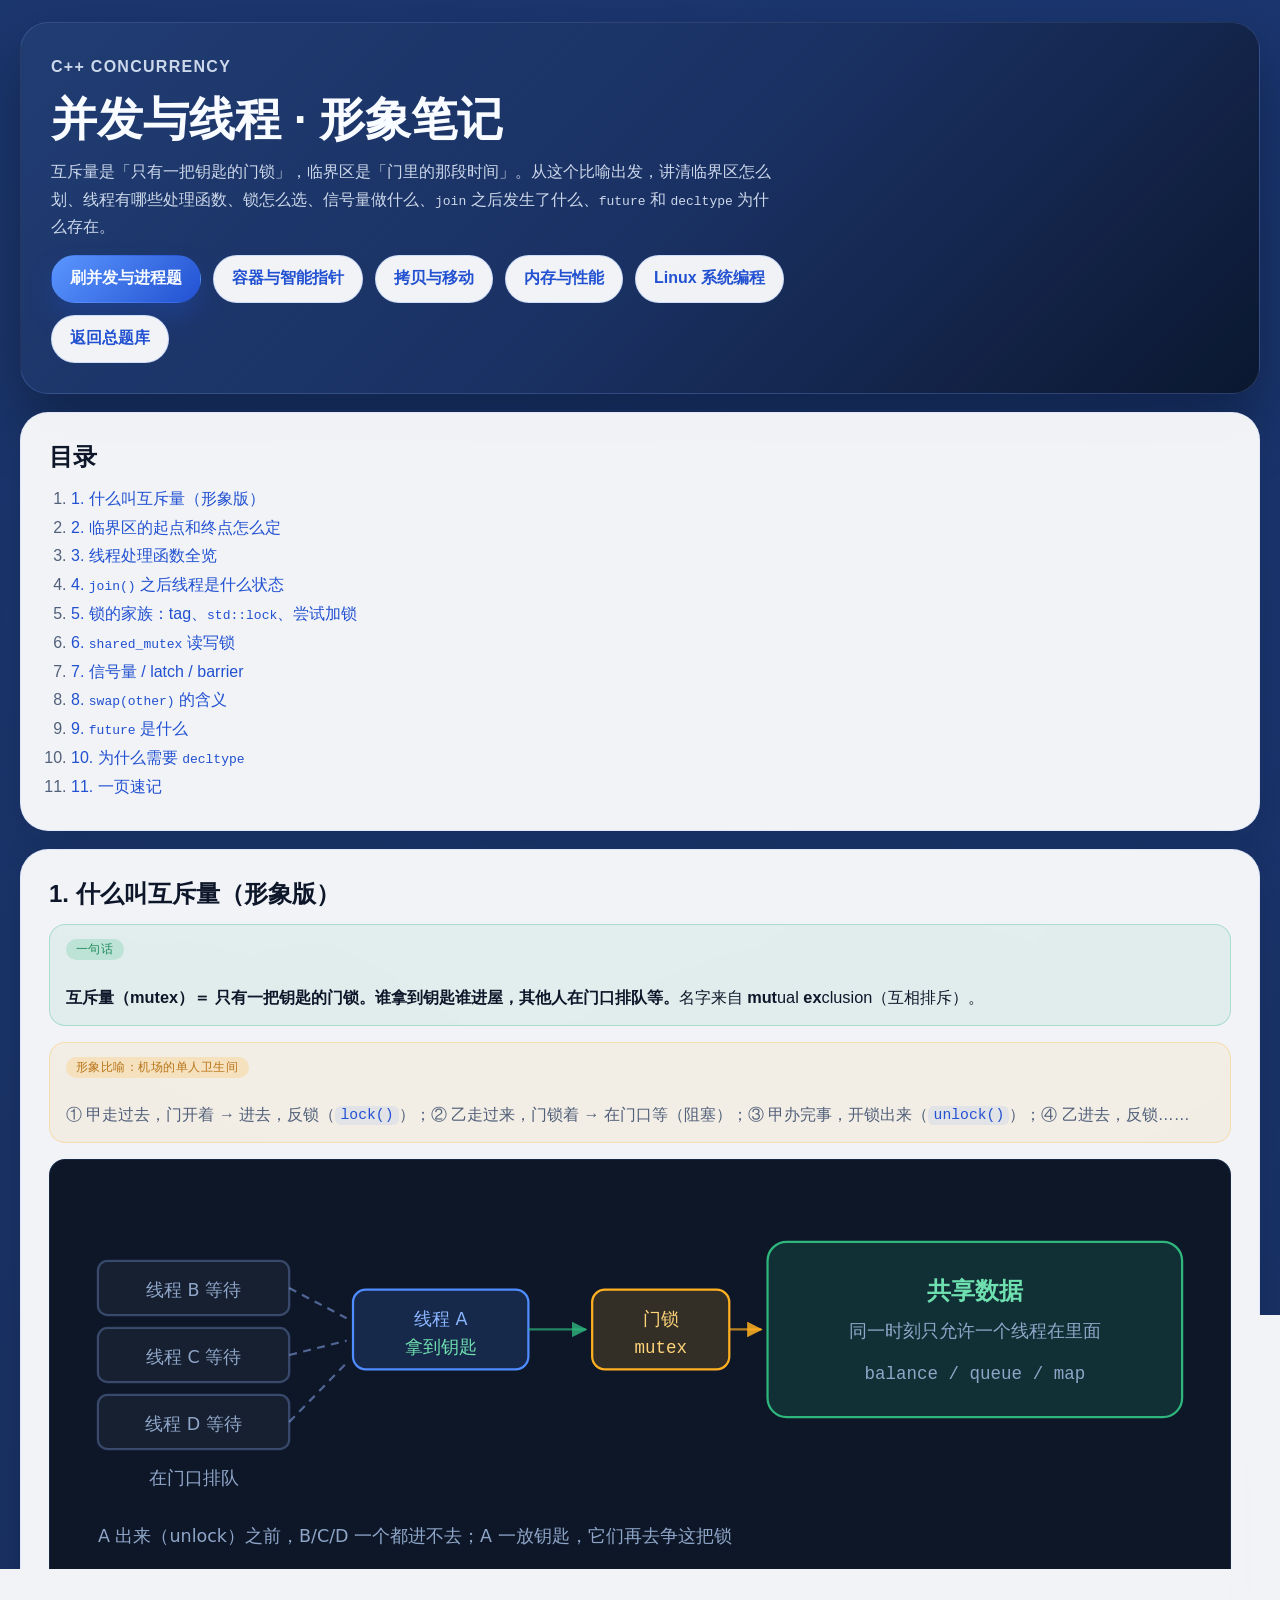
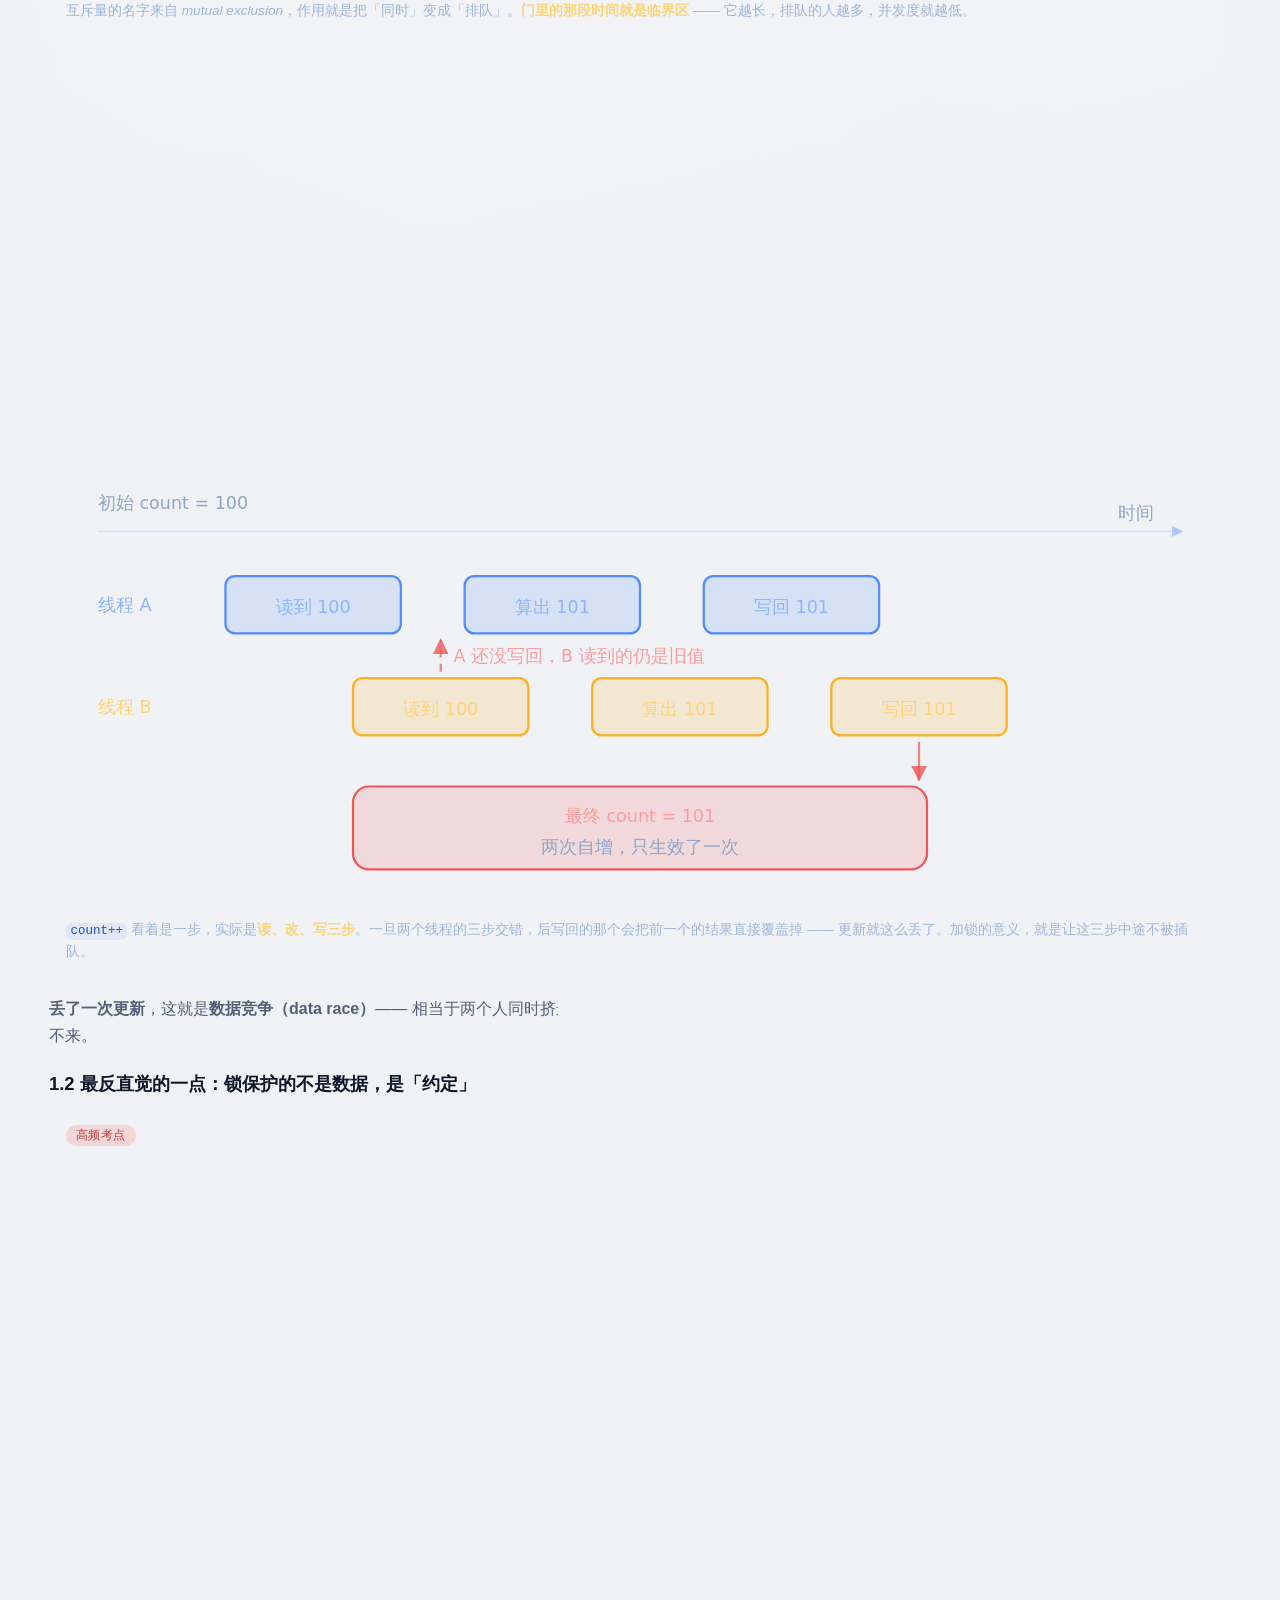
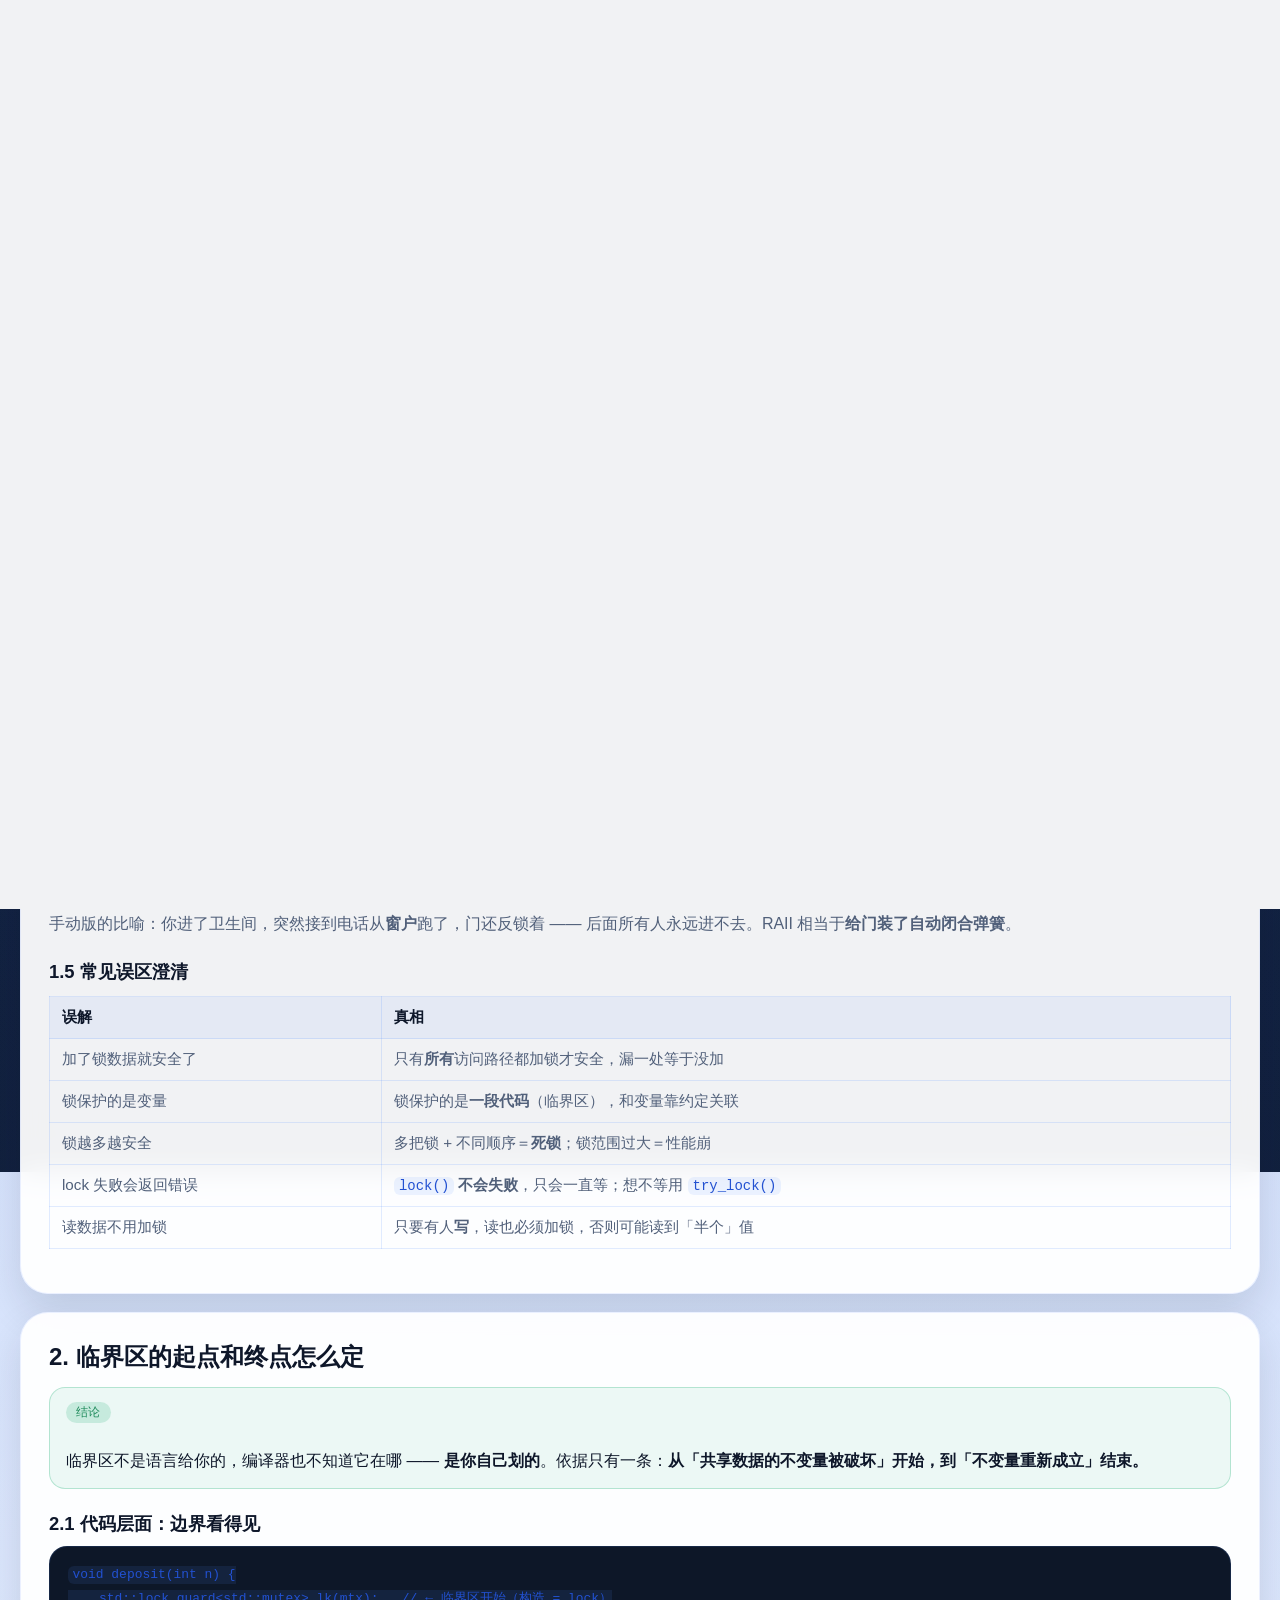
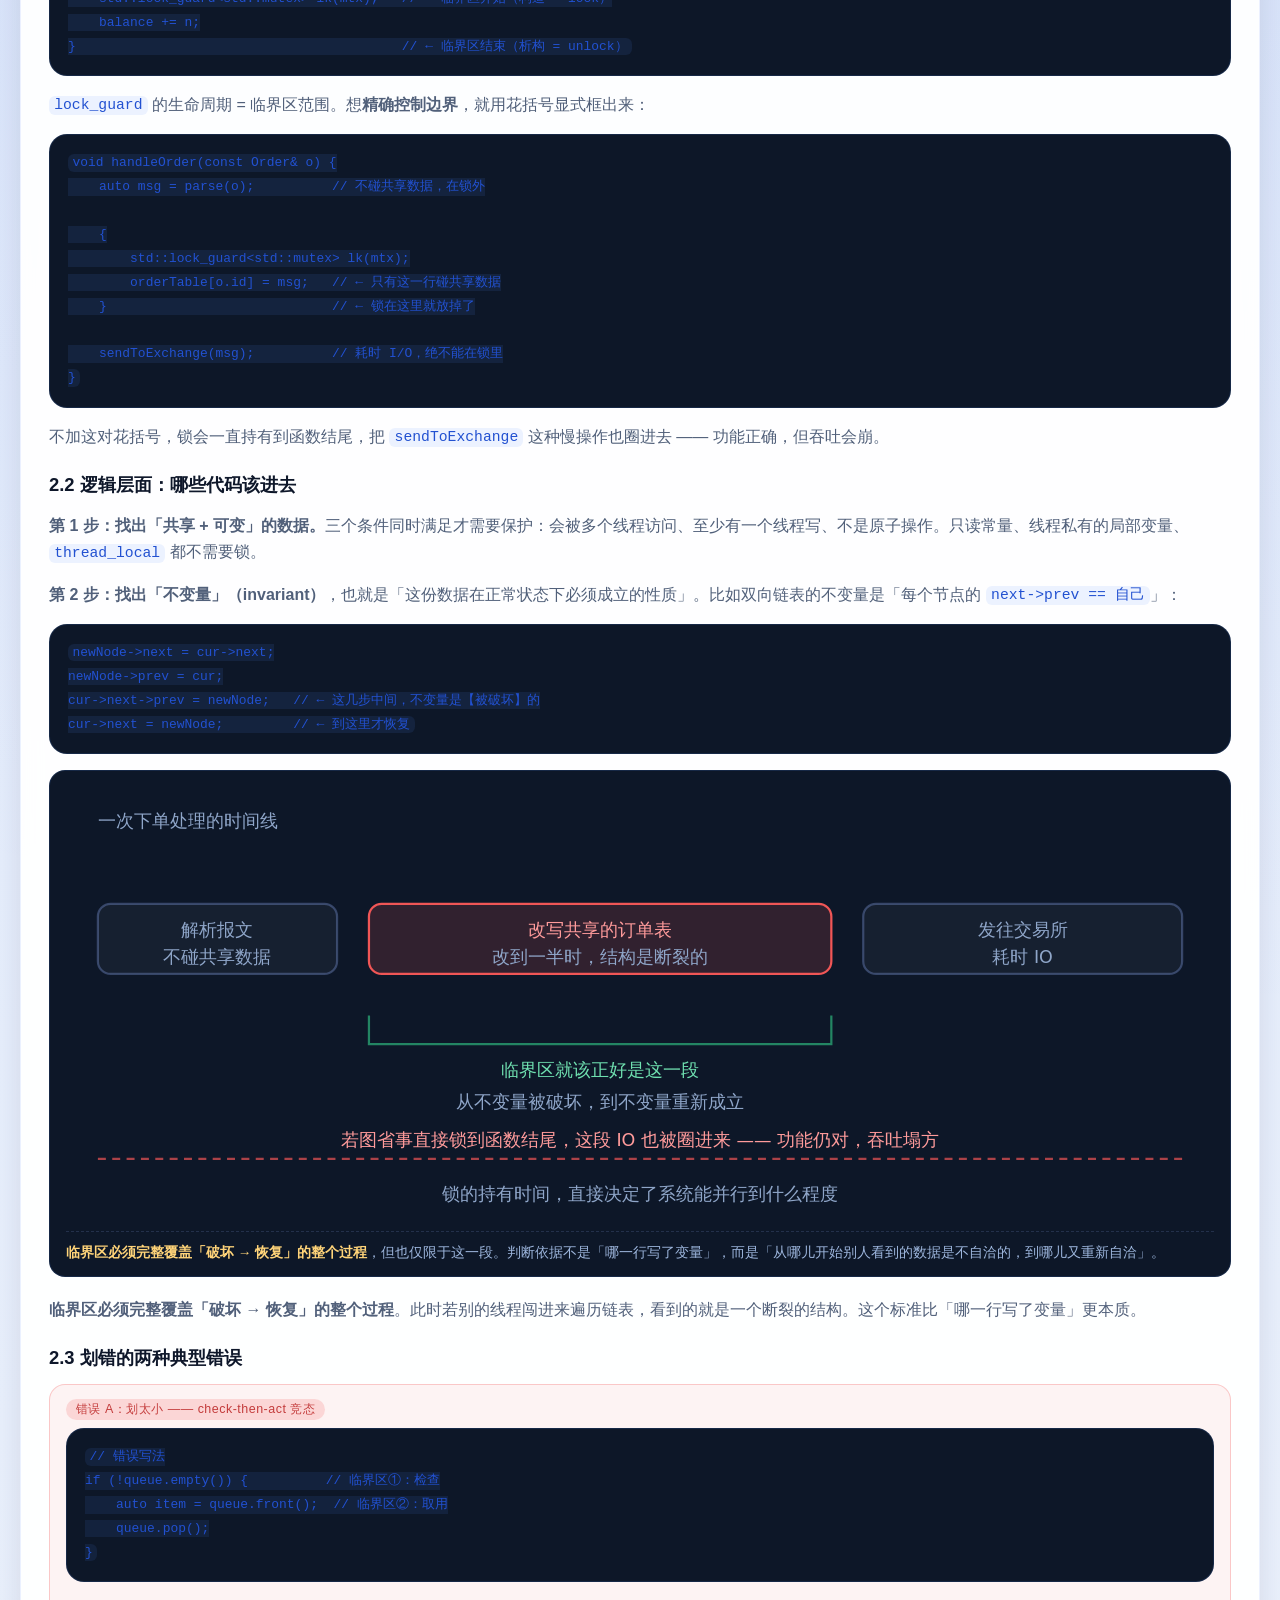
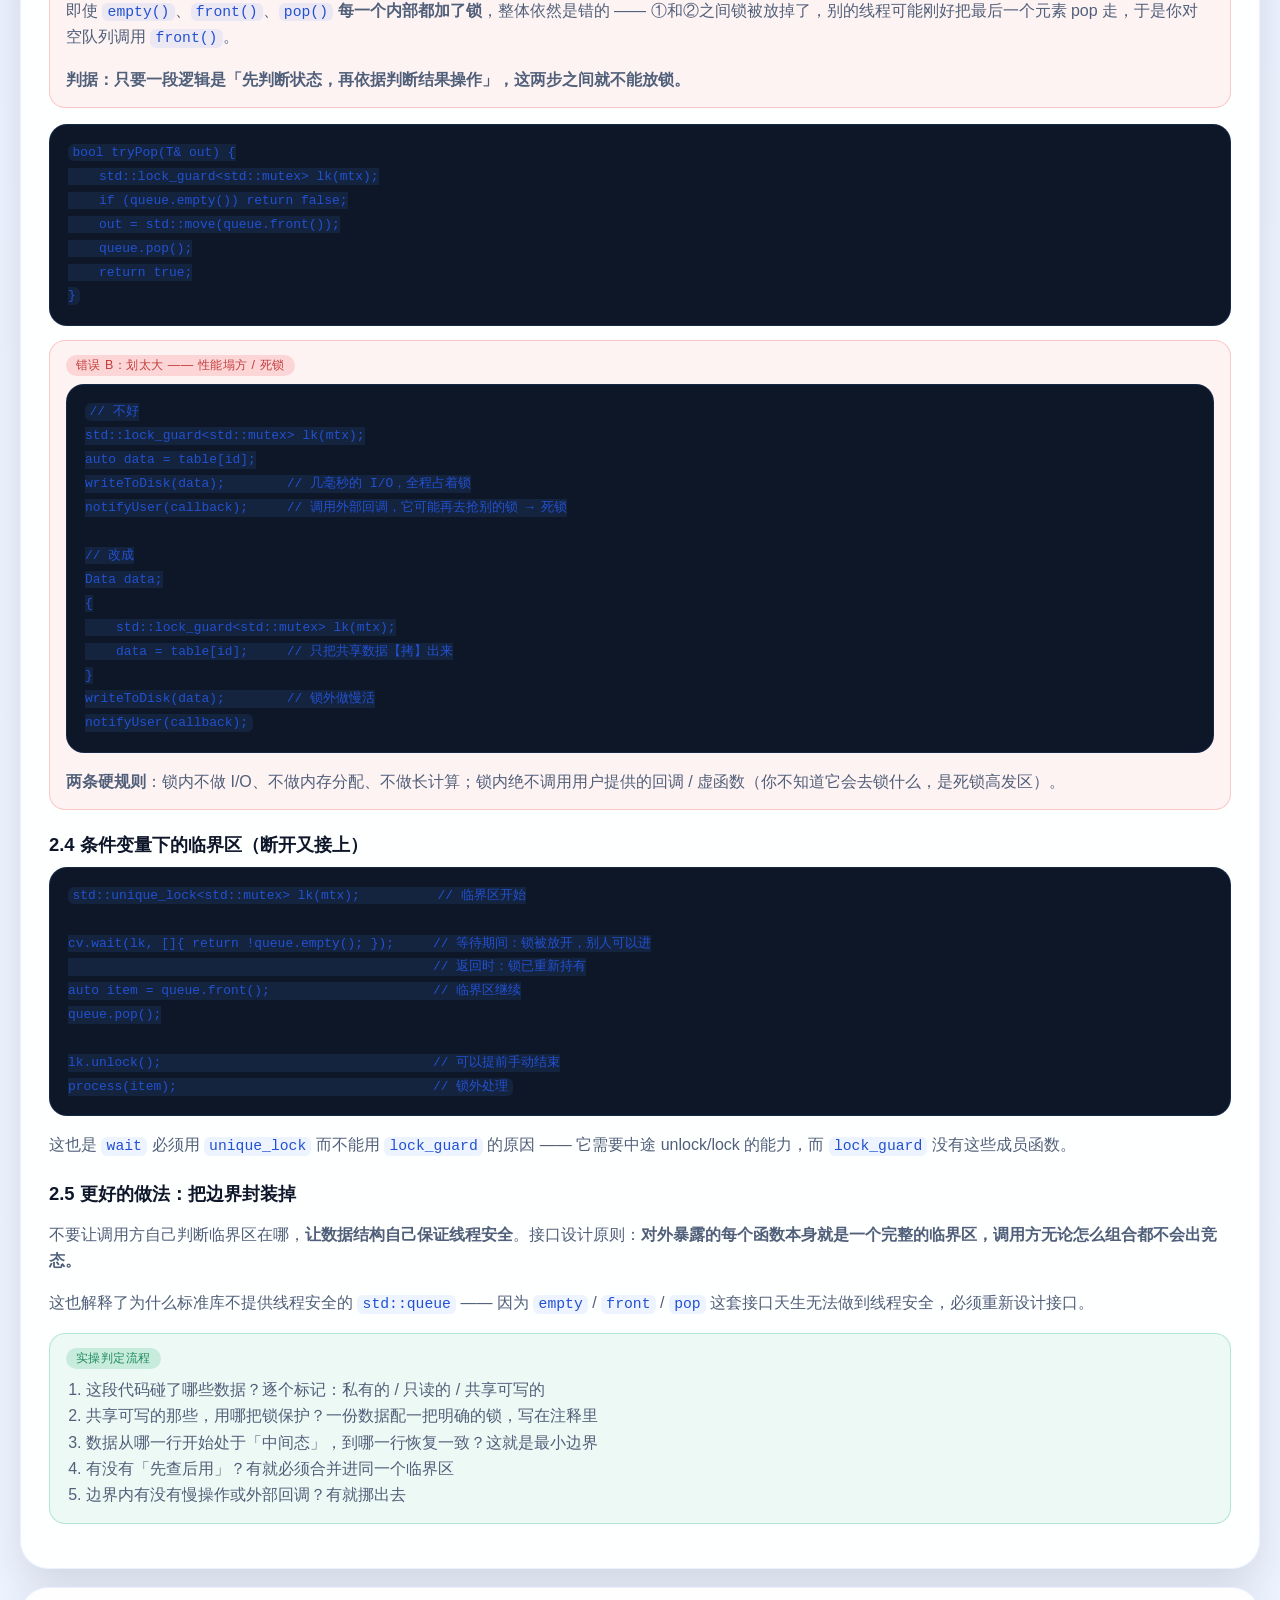
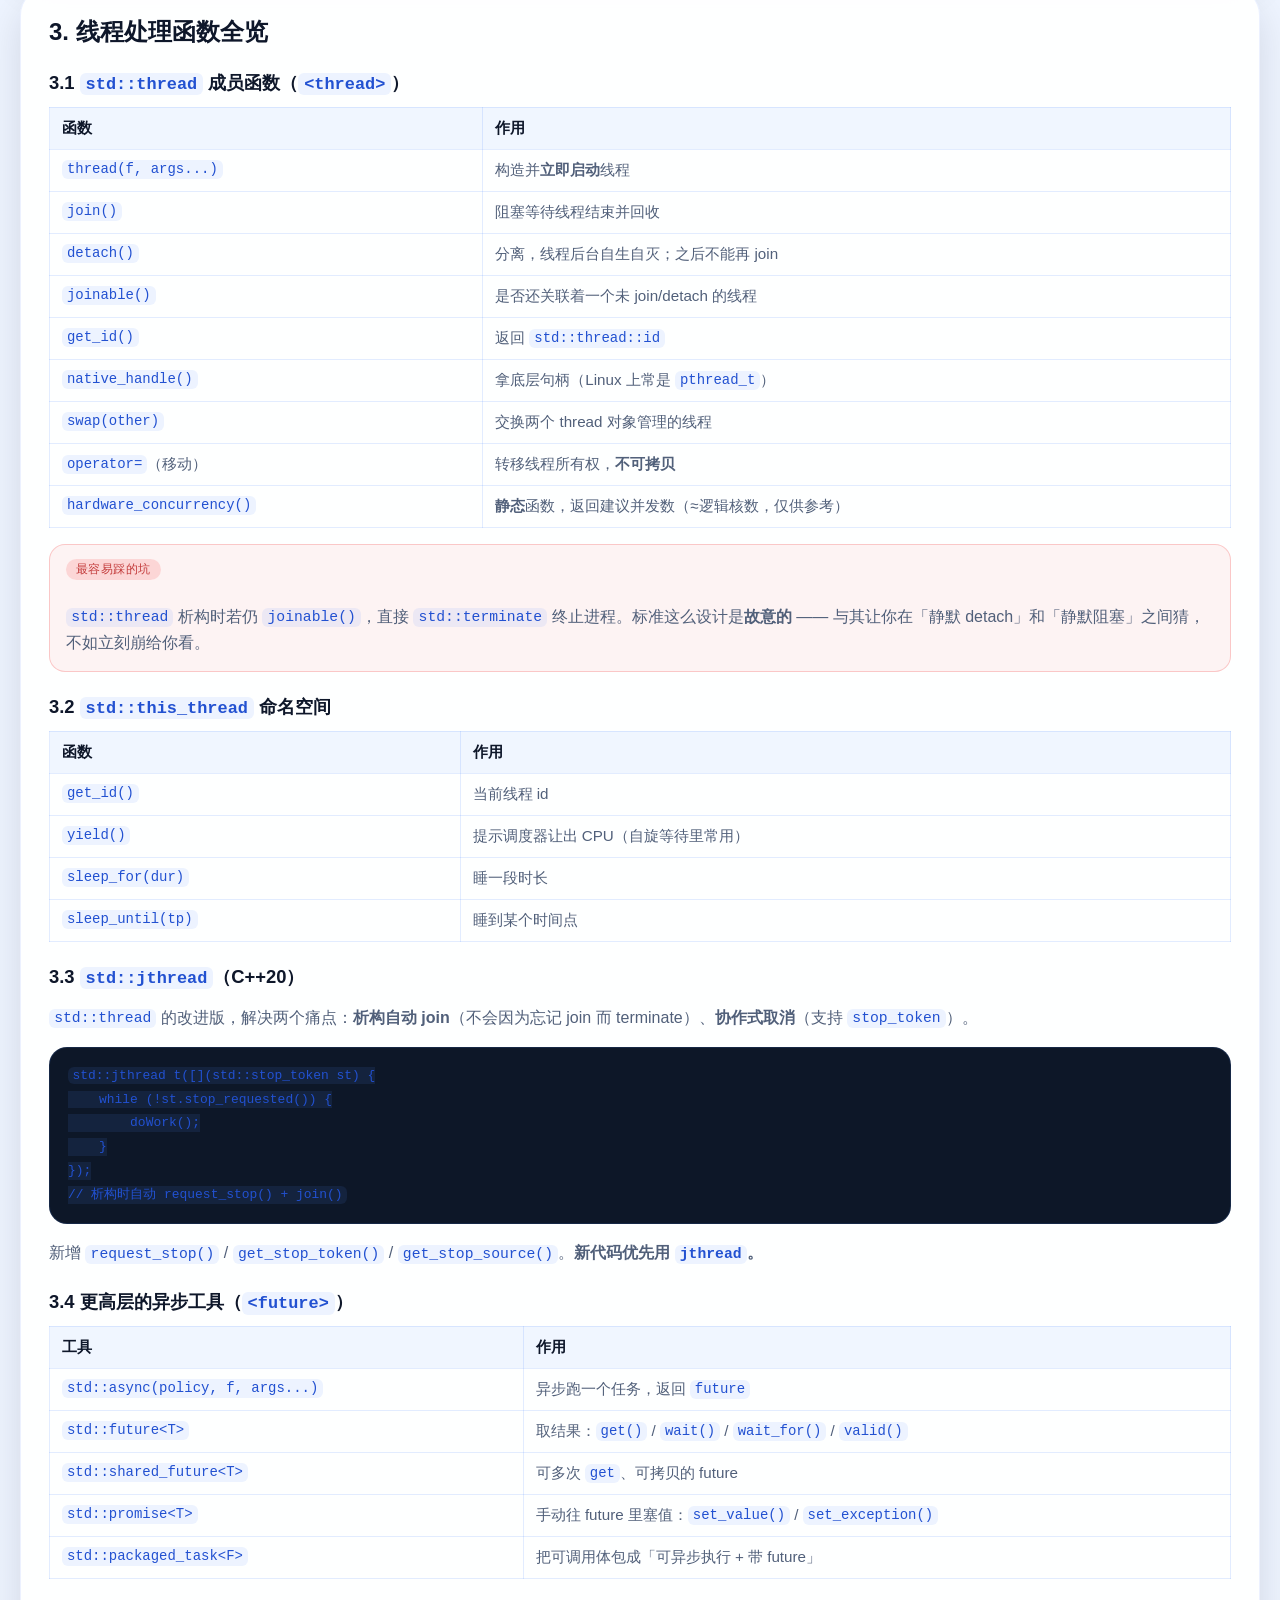
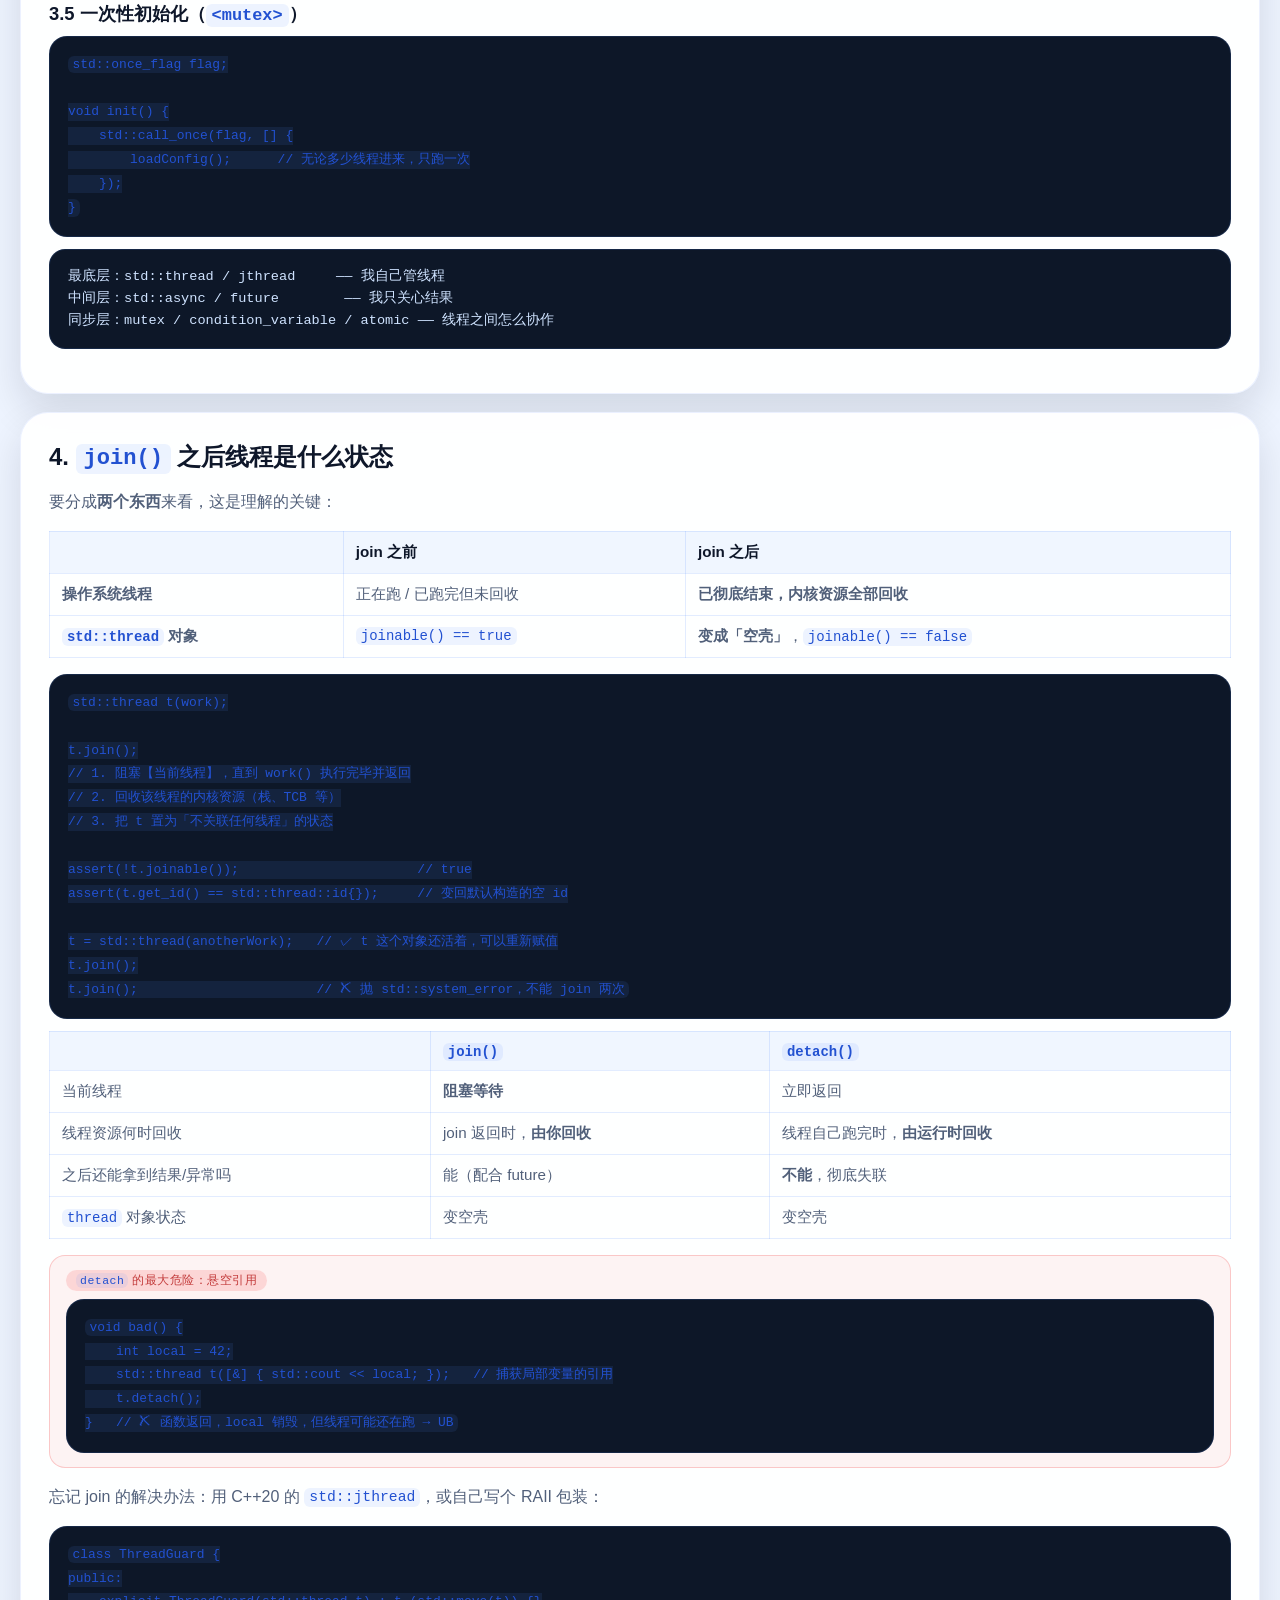
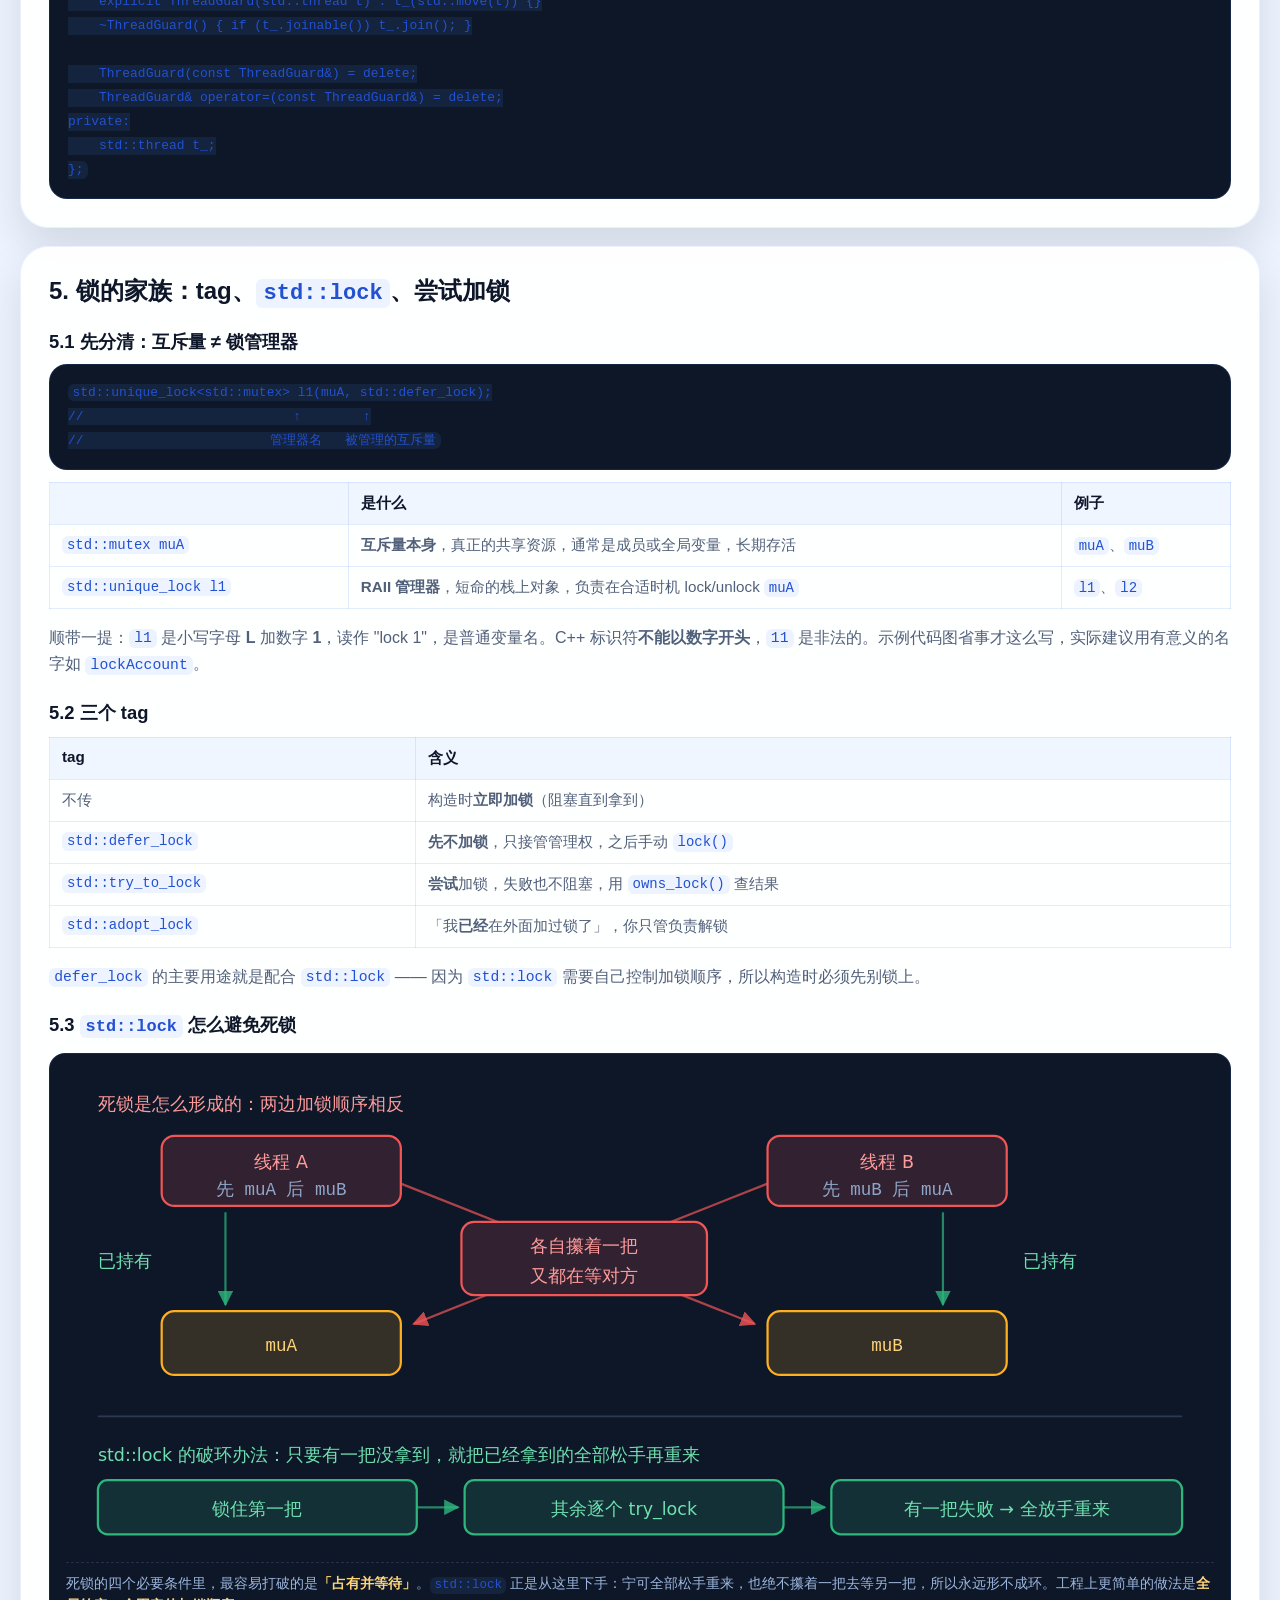
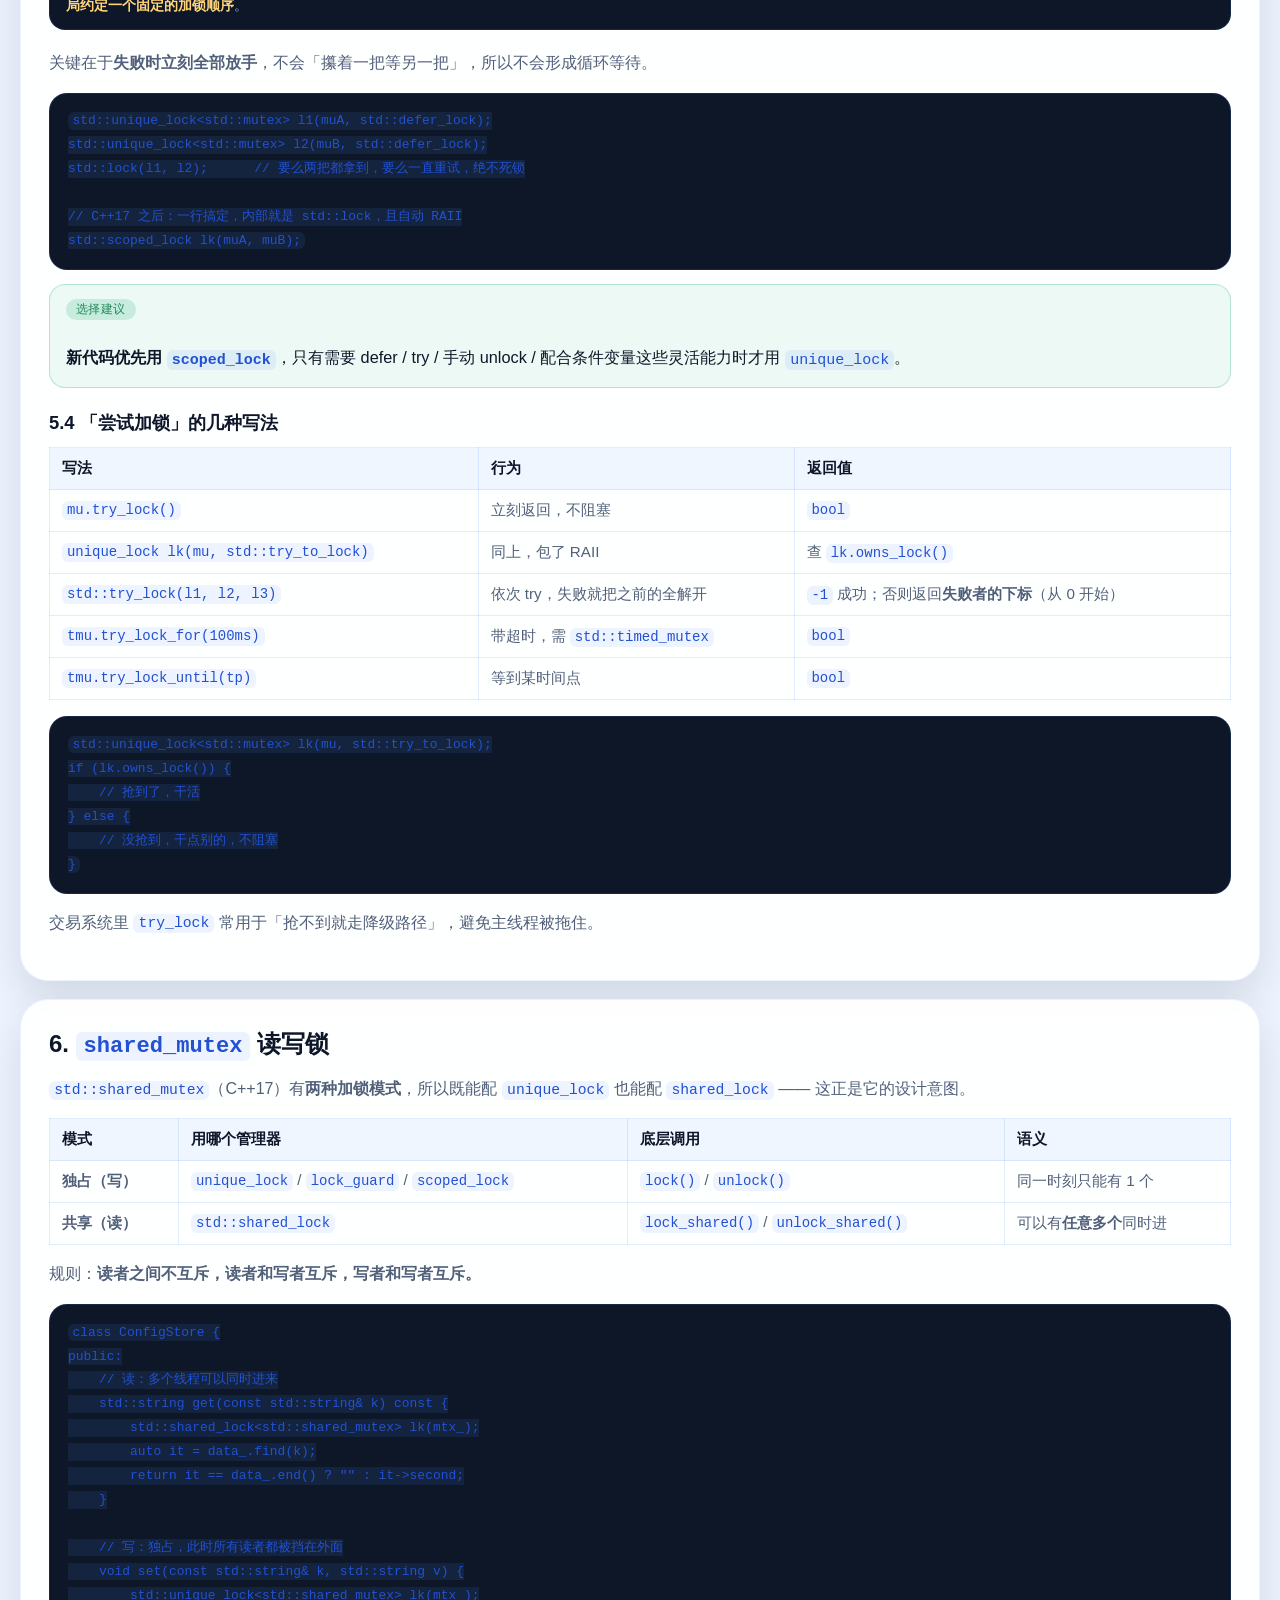
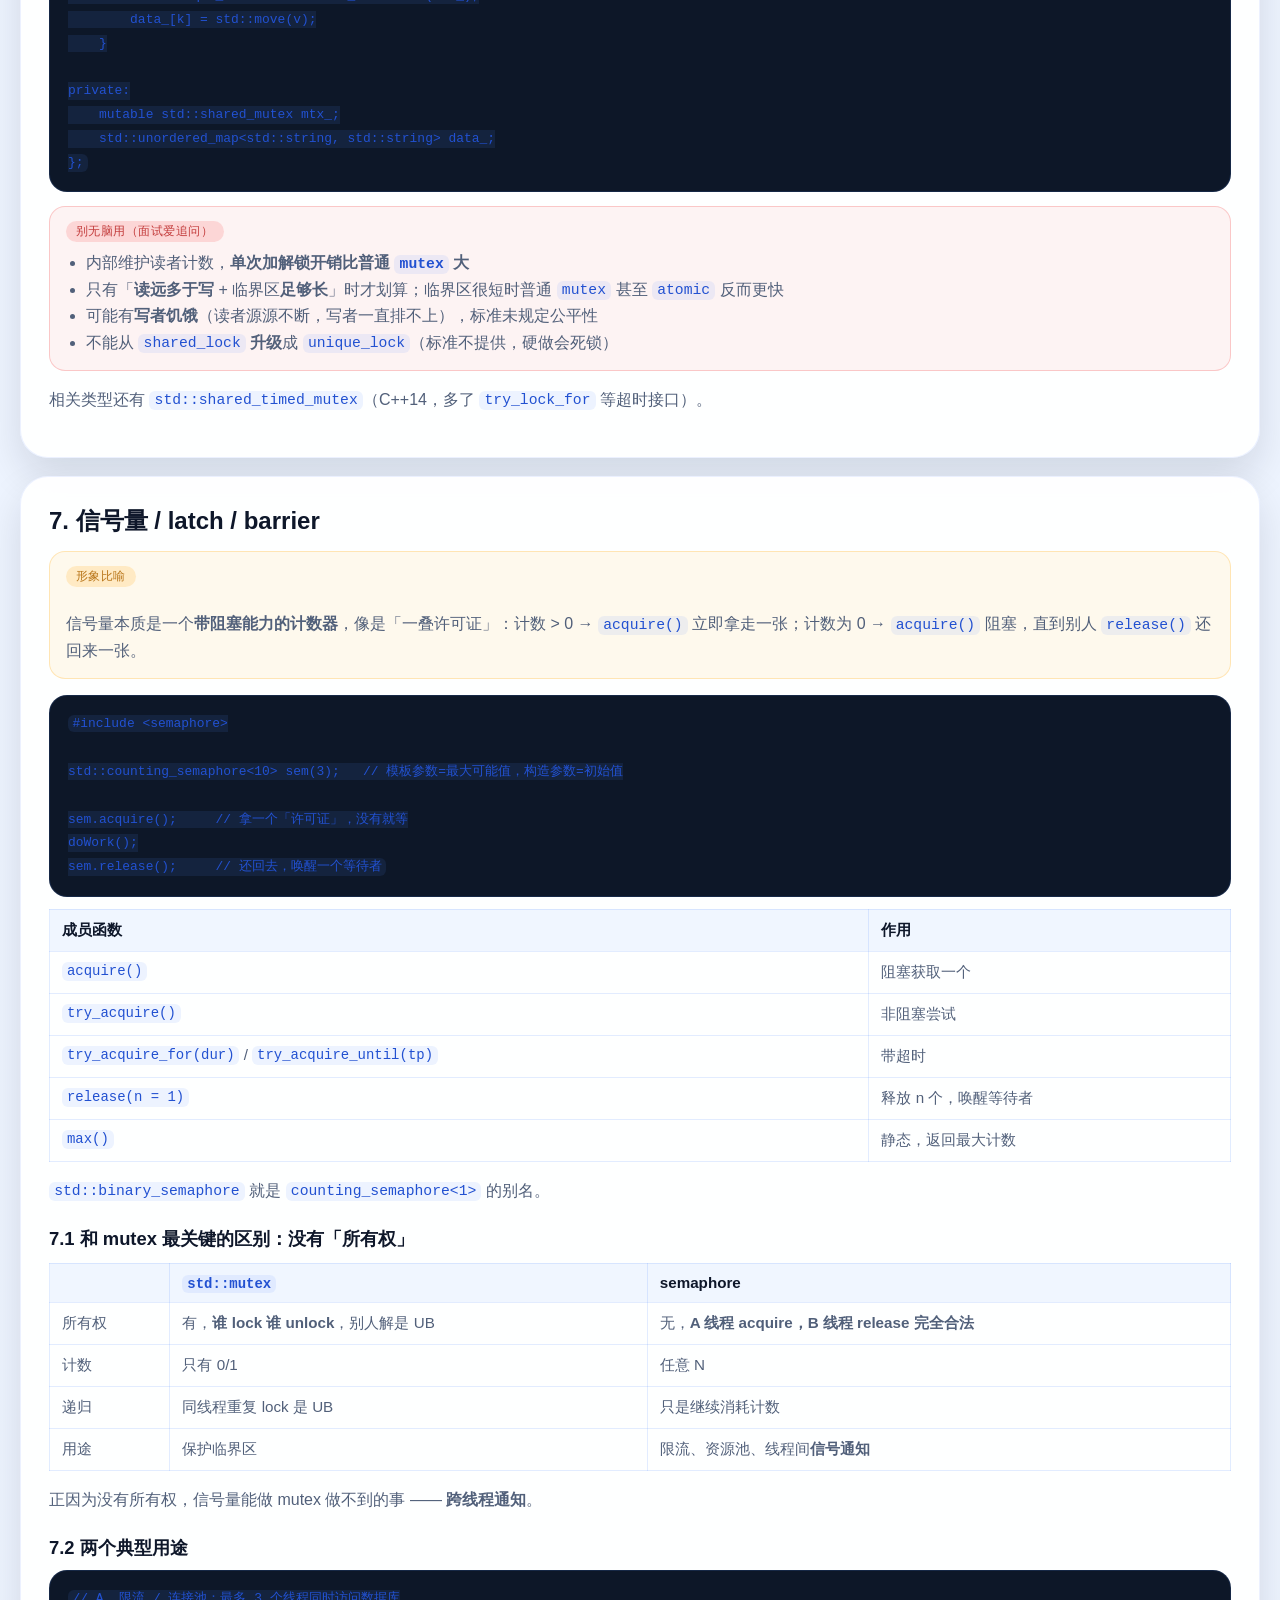
==== commit e5bff52f: "docs: illustrate the study notes with inline SVG diagrams The notes explained memory layout, cache b" ====
--- a/docs/cpp-concurrency-notes.html
+++ b/docs/cpp-concurrency-notes.html
@@ -10,6 +10,14 @@
 </head>
 
 <body class="hundsun-page guide-page">
+  <svg class="d-defs" aria-hidden="true" focusable="false">
+    <defs>
+      <marker id="ah" viewBox="0 0 10 10" refX="9" refY="5" markerWidth="7" markerHeight="7" orient="auto-start-reverse"><path d="M0 0 L10 5 L0 10 Z" fill="rgba(149,179,255,.65)" /></marker>
+      <marker id="ah-warn" viewBox="0 0 10 10" refX="9" refY="5" markerWidth="7" markerHeight="7" orient="auto-start-reverse"><path d="M0 0 L10 5 L0 10 Z" fill="rgba(240,86,86,.8)" /></marker>
+      <marker id="ah-ok" viewBox="0 0 10 10" refX="9" refY="5" markerWidth="7" markerHeight="7" orient="auto-start-reverse"><path d="M0 0 L10 5 L0 10 Z" fill="rgba(46,182,125,.8)" /></marker>
+      <marker id="ah-gold" viewBox="0 0 10 10" refX="9" refY="5" markerWidth="7" markerHeight="7" orient="auto-start-reverse"><path d="M0 0 L10 5 L0 10 Z" fill="rgba(255,176,32,.85)" /></marker>
+    </defs>
+  </svg>
   <main class="app-shell">
     <section class="hero hero-showcase hundsun-hero">
       <div class="hero-copy">
@@ -56,13 +64,39 @@
         <p>① 甲走过去，门开着 → 进去，反锁（<code>lock()</code>）；② 乙走过来，门锁着 → 在门口等（阻塞）；③ 甲办完事，开锁出来（<code>unlock()</code>）；④ 乙进去，反锁……</p>
       </div>
 
-      <div class="guide-ascii">        ┌─────────────┐
-        │   卫生间     │  ← 共享数据（同一时刻只能一个人用）
-        │  (共享数据)  │
-        └──────┬──────┘
-               │ 🔒 门锁          ← mutex
-               │
-    😀 😐 😑 😠  ← 排队的线程</div>
+      <figure class="guide-figure">
+        <svg viewBox="0 0 720 250" role="img" aria-label="共享数据像一间单人卫生间，mutex 是门锁，拿到锁的线程进去，其他线程在门口排队">
+          <rect class="d-box is-ok" x="440" y="40" width="260" height="110" rx="12" />
+          <text class="d-t is-lg is-ok" x="570" y="76" text-anchor="middle">共享数据</text>
+          <text class="d-t is-sm is-dim" x="570" y="100" text-anchor="middle">同一时刻只允许一个线程在里面</text>
+          <text class="d-t is-sm is-mono is-dim" x="570" y="126" text-anchor="middle">balance / queue / map</text>
+
+          <rect class="d-box is-gold" x="330" y="70" width="86" height="50" rx="8" />
+          <text class="d-t is-sm is-gold" x="373" y="92" text-anchor="middle">门锁</text>
+          <text class="d-t is-sm is-mono is-gold" x="373" y="110" text-anchor="middle">mutex</text>
+          <path class="d-line is-gold" d="M416 95 L436 95" marker-end="url(#ah-gold)" />
+
+          <rect class="d-box" x="180" y="70" width="110" height="50" rx="8" />
+          <text class="d-t is-sm is-accent" x="235" y="92" text-anchor="middle">线程 A</text>
+          <text class="d-t is-sm is-ok" x="235" y="110" text-anchor="middle">拿到钥匙</text>
+          <path class="d-line is-ok" d="M290 95 L326 95" marker-end="url(#ah-ok)" />
+
+          <rect class="d-box is-muted" x="20" y="52" width="120" height="34" rx="6" />
+          <text class="d-t is-sm is-dim" x="80" y="74" text-anchor="middle">线程 B 等待</text>
+          <rect class="d-box is-muted" x="20" y="94" width="120" height="34" rx="6" />
+          <text class="d-t is-sm is-dim" x="80" y="116" text-anchor="middle">线程 C 等待</text>
+          <rect class="d-box is-muted" x="20" y="136" width="120" height="34" rx="6" />
+          <text class="d-t is-sm is-dim" x="80" y="158" text-anchor="middle">线程 D 等待</text>
+          <text class="d-t is-sm is-dim" x="80" y="192" text-anchor="middle">在门口排队</text>
+
+          <path class="d-line is-dash" d="M140 69 L176 88" />
+          <path class="d-line is-dash" d="M140 111 L176 102" />
+          <path class="d-line is-dash" d="M140 153 L176 116" />
+
+          <text class="d-t is-sm is-dim" x="20" y="228">A 出来（<tspan class="is-mono">unlock</tspan>）之前，B/C/D 一个都进不去；A 一放钥匙，它们再去争这把锁</text>
+        </svg>
+        <figcaption>互斥量的名字来自 <em>mutual exclusion</em>，作用就是把「同时」变成「排队」。<strong>门里的那段时间就是临界区</strong> —— 它越长，排队的人越多，并发度就越低。</figcaption>
+      </figure>
 
       <div class="guide-table-wrap">
         <table class="guide-table">
@@ -82,13 +116,38 @@
 
       <h3>1.1 不加锁会怎样？<code>count++</code> 的真相</h3>
       <p>你以为 <code>count++</code> 是一步，其实 CPU 要做<strong>三步</strong>：读进寄存器 → 加 1 → 写回内存。两个线程同时执行时可能这样交错：</p>
-      <div class="guide-ascii">初始 count = 100
-
-时间 →
-线程A:  读到100  ┄┄┄┄┄┄┄┄┄  改成101   写回101
-线程B:  ┄┄┄┄┄  读到100   改成101  ┄┄┄┄┄  写回101
-                                              ↓
-                            最终 count = 101（应该是 102！）</div>
+      <figure class="guide-figure">
+        <svg viewBox="0 0 720 265" role="img" aria-label="两个线程的读改写三步交错执行，导致两次自增只生效一次">
+          <text class="d-t is-sm is-dim" x="20" y="22">初始 count = 100</text>
+          <line class="d-line is-faint" x1="20" y1="36" x2="700" y2="36" marker-end="url(#ah)" />
+          <text class="d-t is-sm is-dim" x="660" y="28">时间</text>
+
+          <text class="d-t is-sm is-accent" x="20" y="86">线程 A</text>
+          <rect class="d-box" x="100" y="64" width="110" height="36" rx="6" />
+          <text class="d-t is-sm is-accent" x="155" y="87" text-anchor="middle">读到 100</text>
+          <rect class="d-box" x="250" y="64" width="110" height="36" rx="6" />
+          <text class="d-t is-sm is-accent" x="305" y="87" text-anchor="middle">算出 101</text>
+          <rect class="d-box" x="400" y="64" width="110" height="36" rx="6" />
+          <text class="d-t is-sm is-accent" x="455" y="87" text-anchor="middle">写回 101</text>
+
+          <text class="d-t is-sm is-gold" x="20" y="150">线程 B</text>
+          <rect class="d-box is-gold" x="180" y="128" width="110" height="36" rx="6" />
+          <text class="d-t is-sm is-gold" x="235" y="151" text-anchor="middle">读到 100</text>
+          <rect class="d-box is-gold" x="330" y="128" width="110" height="36" rx="6" />
+          <text class="d-t is-sm is-gold" x="385" y="151" text-anchor="middle">算出 101</text>
+          <rect class="d-box is-gold" x="480" y="128" width="110" height="36" rx="6" />
+          <text class="d-t is-sm is-gold" x="535" y="151" text-anchor="middle">写回 101</text>
+
+          <path class="d-line is-warn is-dash" d="M235 124 L235 104" marker-end="url(#ah-warn)" />
+          <text class="d-t is-sm is-warn" x="243" y="118">A 还没写回，B 读到的仍是旧值</text>
+
+          <rect class="d-box is-warn" x="180" y="196" width="360" height="52" rx="10" />
+          <text class="d-t is-sm is-warn" x="360" y="218" text-anchor="middle">最终 count = 101</text>
+          <text class="d-t is-sm is-dim" x="360" y="238" text-anchor="middle">两次自增，只生效了一次</text>
+          <path class="d-line is-warn" d="M535 168 L535 192" marker-end="url(#ah-warn)" />
+        </svg>
+        <figcaption><code>count++</code> 看着是一步，实际是<strong>读、改、写三步</strong>。一旦两个线程的三步交错，后写回的那个会把前一个的结果直接覆盖掉 —— 更新就这么丢了。加锁的意义，就是让这三步中途不被插队。</figcaption>
+      </figure>
       <p><strong>丢了一次更新</strong>，这就是<strong>数据竞争（data race）</strong>—— 相当于两个人同时挤进同一个隔间，互相把对方的事搅黄了。加锁之后，A 的「读-改-写」三步走完之前，B 根本进不来。</p>
 
       <h3>1.2 最反直觉的一点：锁保护的不是数据，是「约定」</h3>
@@ -189,6 +248,33 @@
 newNode-&gt;prev = cur;
 cur-&gt;next-&gt;prev = newNode;   // ← 这几步中间，不变量是【被破坏】的
 cur-&gt;next = newNode;         // ← 到这里才恢复</code></pre>
+      <figure class="guide-figure">
+        <svg viewBox="0 0 720 270" role="img" aria-label="临界区必须覆盖不变量被破坏到重新成立的整个区间，锁外的解析和 IO 不该被圈进来">
+          <text class="d-t is-sm is-dim" x="20" y="24">一次下单处理的时间线</text>
+
+          <rect class="d-box is-muted" x="20" y="72" width="150" height="44" rx="8" />
+          <text class="d-t is-sm is-dim" x="95" y="92" text-anchor="middle">解析报文</text>
+          <text class="d-t is-sm is-dim" x="95" y="109" text-anchor="middle">不碰共享数据</text>
+
+          <rect class="d-box is-warn" x="190" y="72" width="290" height="44" rx="8" />
+          <text class="d-t is-sm is-warn" x="335" y="92" text-anchor="middle">改写共享的订单表</text>
+          <text class="d-t is-sm is-dim" x="335" y="109" text-anchor="middle">改到一半时，结构是断裂的</text>
+
+          <rect class="d-box is-muted" x="500" y="72" width="200" height="44" rx="8" />
+          <text class="d-t is-sm is-dim" x="600" y="92" text-anchor="middle">发往交易所</text>
+          <text class="d-t is-sm is-dim" x="600" y="109" text-anchor="middle">耗时 IO</text>
+
+          <path class="d-line is-ok" d="M190 142 L190 160 L480 160 L480 142" />
+          <text class="d-t is-sm is-ok" x="335" y="180" text-anchor="middle">临界区就该正好是这一段</text>
+          <text class="d-t is-sm is-dim" x="335" y="200" text-anchor="middle">从不变量被破坏，到不变量重新成立</text>
+
+          <path class="d-line is-warn is-dash" d="M20 232 L700 232" />
+          <text class="d-t is-sm is-warn" x="360" y="224" text-anchor="middle">若图省事直接锁到函数结尾，这段 IO 也被圈进来 —— 功能仍对，吞吐塌方</text>
+          <text class="d-t is-sm is-dim" x="360" y="258" text-anchor="middle">锁的持有时间，直接决定了系统能并行到什么程度</text>
+        </svg>
+        <figcaption><strong>临界区必须完整覆盖「破坏 → 恢复」的整个过程</strong>，但也仅限于这一段。判断依据不是「哪一行写了变量」，而是「从哪儿开始别人看到的数据是不自洽的，到哪儿又重新自洽」。</figcaption>
+      </figure>
+
       <p><strong>临界区必须完整覆盖「破坏 → 恢复」的整个过程</strong>。此时若别的线程闯进来遍历链表，看到的就是一个断裂的结构。这个标准比「哪一行写了变量」更本质。</p>
 
       <h3>2.3 划错的两种典型错误</h3>
@@ -440,20 +526,49 @@
       <p><code>defer_lock</code> 的主要用途就是配合 <code>std::lock</code> —— 因为 <code>std::lock</code> 需要自己控制加锁顺序，所以构造时必须先别锁上。</p>
 
       <h3>5.3 <code>std::lock</code> 怎么避免死锁</h3>
-      <div class="guide-ascii">死锁是怎么来的：
-
-// 线程 A                    // 线程 B
-lock(muA);                   lock(muB);
-lock(muB);   ← 卡住          lock(muA);   ← 卡住
-
-两边各持有一把、各等对方一把，永久互等。</div>
-      <p>标准只规定 <code>std::lock</code>「用一种避免死锁的算法」，实现上典型是<strong>「全有或全无 + 回退重试」</strong>：</p>
-      <div class="guide-ascii">1. 阻塞式锁住第 1 把
-2. 对剩下的逐个 try_lock
-3. 只要有一把 try_lock 失败：
-     → 把已经拿到的【全部释放】
-     → 以刚才失败的那把作为新的「第 1 把」，回到步骤 1
-4. 全部拿到 → 返回</div>
+      <figure class="guide-figure">
+        <svg viewBox="0 0 720 300" role="img" aria-label="两个线程按相反顺序加锁形成循环等待，std::lock 通过失败即全部放手来打破环">
+          <text class="d-t is-sm is-warn" x="20" y="24">死锁是怎么形成的：两边加锁顺序相反</text>
+
+          <rect class="d-box is-warn" x="60" y="40" width="150" height="44" rx="8" />
+          <text class="d-t is-sm is-warn" x="135" y="60" text-anchor="middle">线程 A</text>
+          <text class="d-t is-sm is-mono is-dim" x="135" y="77" text-anchor="middle">先 muA 后 muB</text>
+
+          <rect class="d-box is-warn" x="440" y="40" width="150" height="44" rx="8" />
+          <text class="d-t is-sm is-warn" x="515" y="60" text-anchor="middle">线程 B</text>
+          <text class="d-t is-sm is-mono is-dim" x="515" y="77" text-anchor="middle">先 muB 后 muA</text>
+
+          <rect class="d-box is-gold" x="60" y="150" width="150" height="40" rx="8" />
+          <text class="d-t is-sm is-mono is-gold" x="135" y="175" text-anchor="middle">muA</text>
+          <rect class="d-box is-gold" x="440" y="150" width="150" height="40" rx="8" />
+          <text class="d-t is-sm is-mono is-gold" x="515" y="175" text-anchor="middle">muB</text>
+
+          <path class="d-line is-ok" d="M100 88 L100 146" marker-end="url(#ah-ok)" />
+          <text class="d-t is-sm is-ok" x="20" y="122">已持有</text>
+          <path class="d-line is-ok" d="M550 88 L550 146" marker-end="url(#ah-ok)" />
+          <text class="d-t is-sm is-ok" x="600" y="122">已持有</text>
+
+          <path class="d-line is-warn" d="M210 70 L432 158" marker-end="url(#ah-warn)" />
+          <path class="d-line is-warn" d="M440 70 L218 158" marker-end="url(#ah-warn)" />
+          <rect class="d-mask" x="248" y="94" width="154" height="46" rx="8" />
+          <rect class="d-box is-warn" x="248" y="94" width="154" height="46" rx="8" />
+          <text class="d-t is-sm is-warn" x="325" y="113" text-anchor="middle">各自攥着一把</text>
+          <text class="d-t is-sm is-warn" x="325" y="132" text-anchor="middle">又都在等对方</text>
+
+          <line class="d-line is-faint" x1="20" y1="216" x2="700" y2="216" />
+
+          <text class="d-t is-sm is-ok" x="20" y="244">std::lock 的破环办法：只要有一把没拿到，就把已经拿到的<tspan class="is-ok">全部松手</tspan>再重来</text>
+          <rect class="d-box is-ok" x="20" y="256" width="200" height="34" rx="6" />
+          <text class="d-t is-sm is-ok" x="120" y="278" text-anchor="middle">锁住第一把</text>
+          <path class="d-line is-ok" d="M220 273 L246 273" marker-end="url(#ah-ok)" />
+          <rect class="d-box is-ok" x="250" y="256" width="200" height="34" rx="6" />
+          <text class="d-t is-sm is-ok" x="350" y="278" text-anchor="middle">其余逐个 try_lock</text>
+          <path class="d-line is-ok" d="M450 273 L476 273" marker-end="url(#ah-ok)" />
+          <rect class="d-box is-ok" x="480" y="256" width="220" height="34" rx="6" />
+          <text class="d-t is-sm is-ok" x="590" y="278" text-anchor="middle">有一把失败 → 全放手重来</text>
+        </svg>
+        <figcaption>死锁的四个必要条件里，最容易打破的是<strong>「占有并等待」</strong>。<code>std::lock</code> 正是从这里下手：宁可全部松手重来，也绝不攥着一把去等另一把，所以永远形不成环。工程上更简单的做法是<strong>全局约定一个固定的加锁顺序</strong>。</figcaption>
+      </figure>
       <p>关键在于<strong>失败时立刻全部放手</strong>，不会「攥着一把等另一把」，所以不会形成循环等待。</p>
       <pre class="answer-code-block"><code>std::unique_lock&lt;std::mutex&gt; l1(muA, std::defer_lock);
 std::unique_lock&lt;std::mutex&gt; l2(muB, std::defer_lock);
@@ -667,13 +782,38 @@
 
       <h3>9.1 核心概念：共享状态</h3>
       <p><code>future</code> 从不单独存在，它总是和一个<strong>写入端</strong>配对，两者共享一块堆上的「共享状态」：</p>
-      <div class="guide-ascii">       写入端                 共享状态                读取端
-  ┌──────────────┐      ┌───────────────┐      ┌──────────────┐
-  │ promise      │      │ 值 or 异常    │      │              │
-  │ packaged_task│ ───→ │ 是否就绪      │ ───→ │ future&lt;T&gt;    │
-  │ async        │      │ 等待队列      │      │              │
-  └──────────────┘      └───────────────┘      └──────────────┘
-   set_value()                                     get()</div>
+      <figure class="guide-figure">
+        <svg viewBox="0 0 720 250" role="img" aria-label="promise 与 future 通过堆上的共享状态配对，写入端放值，读取端取值">
+          <text class="d-t is-sm is-dim" x="110" y="26" text-anchor="middle">写入端（生产结果）</text>
+          <text class="d-t is-sm is-gold" x="360" y="26" text-anchor="middle">共享状态（堆上的一块）</text>
+          <text class="d-t is-sm is-dim" x="610" y="26" text-anchor="middle">读取端（消费结果）</text>
+
+          <rect class="d-box" x="20" y="42" width="180" height="34" rx="6" />
+          <text class="d-t is-sm is-mono is-accent" x="110" y="64" text-anchor="middle">promise</text>
+          <rect class="d-box" x="20" y="84" width="180" height="34" rx="6" />
+          <text class="d-t is-sm is-mono is-accent" x="110" y="106" text-anchor="middle">packaged_task</text>
+          <rect class="d-box" x="20" y="126" width="180" height="34" rx="6" />
+          <text class="d-t is-sm is-mono is-accent" x="110" y="148" text-anchor="middle">async</text>
+
+          <rect class="d-box is-gold" x="270" y="42" width="180" height="118" rx="10" />
+          <text class="d-t is-sm is-gold" x="360" y="70" text-anchor="middle">值 或 异常</text>
+          <text class="d-t is-sm is-gold" x="360" y="96" text-anchor="middle">是否已就绪</text>
+          <text class="d-t is-sm is-gold" x="360" y="122" text-anchor="middle">等待中的线程</text>
+          <text class="d-t is-sm is-dim" x="360" y="148" text-anchor="middle">引用计数管理生命周期</text>
+
+          <rect class="d-box is-ok" x="520" y="76" width="180" height="50" rx="8" />
+          <text class="d-t is-sm is-mono is-ok" x="610" y="106" text-anchor="middle">future&lt;T&gt;</text>
+
+          <path class="d-line" d="M200 101 L266 101" marker-end="url(#ah)" />
+          <text class="d-t is-sm is-mono is-dim" x="233" y="92" text-anchor="middle">set_value</text>
+          <path class="d-line is-ok" d="M450 101 L516 101" marker-end="url(#ah-ok)" />
+          <text class="d-t is-sm is-mono is-dim" x="483" y="92" text-anchor="middle">get</text>
+
+          <text class="d-t is-sm is-dim" x="20" y="200">值还没到时 <tspan class="is-mono">get()</tspan> 会阻塞；值一旦放进共享状态，等待的线程就被唤醒</text>
+          <text class="d-t is-sm is-dim" x="20" y="224">异常也会被存进同一块状态里，在 <tspan class="is-mono">get()</tspan> 处重新抛出 —— 所以跨线程的错误不会悄悄丢失</text>
+        </svg>
+        <figcaption><code>future</code> 从不单独存在，它总是和一个写入端<strong>共享堆上的同一块状态</strong>。这块状态既装结果也装异常，还负责唤醒等待者 —— 因此跨线程传递错误才能像同步代码一样自然。</figcaption>
+      </figure>
       <div class="guide-table-wrap">
         <table class="guide-table">
           <thead>
--- a/docs/style.css
+++ b/docs/style.css
@@ -1105,3 +1105,180 @@
   color: #ffd479;
   font-weight: 600;
 }
+
+/* ---------- 图示（内联 SVG 示意图） ---------- */
+
+.d-defs {
+  position: absolute;
+  width: 0;
+  height: 0;
+  overflow: hidden;
+}
+
+.guide-figure {
+  margin: 16px 0 20px;
+  padding: 18px 16px 12px;
+  border-radius: 16px;
+  border: 1px solid rgba(79, 140, 255, 0.14);
+  background: #0d1728;
+}
+
+.guide-figure svg {
+  display: block;
+  width: 100%;
+  height: auto;
+  overflow: visible;
+}
+
+.guide-figure figcaption {
+  margin-top: 12px;
+  padding-top: 10px;
+  border-top: 1px dashed rgba(149, 179, 255, 0.16);
+  color: #9db6dd;
+  font-size: 0.85rem;
+  line-height: 1.6;
+}
+
+.guide-figure figcaption strong {
+  color: #ffd479;
+  font-weight: 600;
+}
+
+.guide-figure .d-panel {
+  fill: rgba(255, 255, 255, 0.03);
+  stroke: rgba(149, 179, 255, 0.2);
+  stroke-width: 1;
+}
+
+.guide-figure .d-box {
+  fill: rgba(79, 140, 255, 0.16);
+  stroke: #4f8cff;
+  stroke-width: 1.4;
+}
+
+.guide-figure .d-box.is-warn {
+  fill: rgba(240, 86, 86, 0.16);
+  stroke: #f05656;
+}
+
+.guide-figure .d-box.is-ok {
+  fill: rgba(46, 182, 125, 0.16);
+  stroke: #2eb67d;
+}
+
+.guide-figure .d-box.is-gold {
+  fill: rgba(255, 176, 32, 0.16);
+  stroke: #ffb020;
+}
+
+.guide-figure .d-box.is-muted {
+  fill: rgba(255, 255, 255, 0.04);
+  stroke: rgba(149, 179, 255, 0.3);
+}
+
+.guide-figure .d-box.is-ghost {
+  fill: none;
+  stroke: rgba(149, 179, 255, 0.35);
+  stroke-dasharray: 4 4;
+}
+
+.guide-figure .d-t {
+  fill: #dce9ff;
+  font-family: "Segoe UI", "PingFang SC", "Microsoft YaHei", system-ui, sans-serif;
+  font-size: 13px;
+}
+
+.guide-figure .d-t.is-sm {
+  font-size: 11px;
+}
+
+.guide-figure .d-t.is-lg {
+  font-size: 15px;
+  font-weight: 600;
+}
+
+.guide-figure .d-t.is-mono {
+  font-family: Consolas, "Courier New", monospace;
+}
+
+.guide-figure .d-t.is-dim {
+  fill: #8fa6c9;
+}
+
+.guide-figure .d-t.is-accent {
+  fill: #8ab6ff;
+}
+
+.guide-figure .d-t.is-warn {
+  fill: #ff9b9b;
+}
+
+.guide-figure .d-t.is-ok {
+  fill: #6fe0b0;
+}
+
+.guide-figure .d-t.is-gold {
+  fill: #ffd479;
+}
+
+.guide-figure .d-line {
+  fill: none;
+  stroke: rgba(149, 179, 255, 0.5);
+  stroke-width: 1.4;
+}
+
+.guide-figure .d-line.is-dash {
+  stroke-dasharray: 5 4;
+}
+
+.guide-figure .d-line.is-warn {
+  stroke: rgba(240, 86, 86, 0.7);
+}
+
+.guide-figure .d-line.is-ok {
+  stroke: rgba(46, 182, 125, 0.7);
+}
+
+.guide-figure .d-line.is-gold {
+  stroke: rgba(255, 176, 32, 0.7);
+}
+
+.guide-figure .d-line.is-faint {
+  stroke: rgba(149, 179, 255, 0.22);
+  stroke-width: 1;
+}
+
+/* 用图底色遮住穿过标签的连线，让标签像贴在连线上的小牌子 */
+.guide-figure .d-mask {
+  fill: #0d1728;
+}
+
+.guide-figure .d-fill-accent {
+  fill: rgba(79, 140, 255, 0.16);
+}
+
+.guide-figure .d-fill-warn {
+  fill: rgba(240, 86, 86, 0.18);
+}
+
+.guide-figure .d-fill-ok {
+  fill: rgba(46, 182, 125, 0.18);
+}
+
+.guide-figure .d-fill-gold {
+  fill: rgba(255, 176, 32, 0.18);
+}
+
+@media (max-width: 720px) {
+  .guide-figure {
+    padding: 14px 10px 10px;
+  }
+
+  .guide-figure .d-t {
+    font-size: 12px;
+  }
+
+  .guide-figure .d-t.is-sm {
+    font-size: 10.5px;
+  }
+}
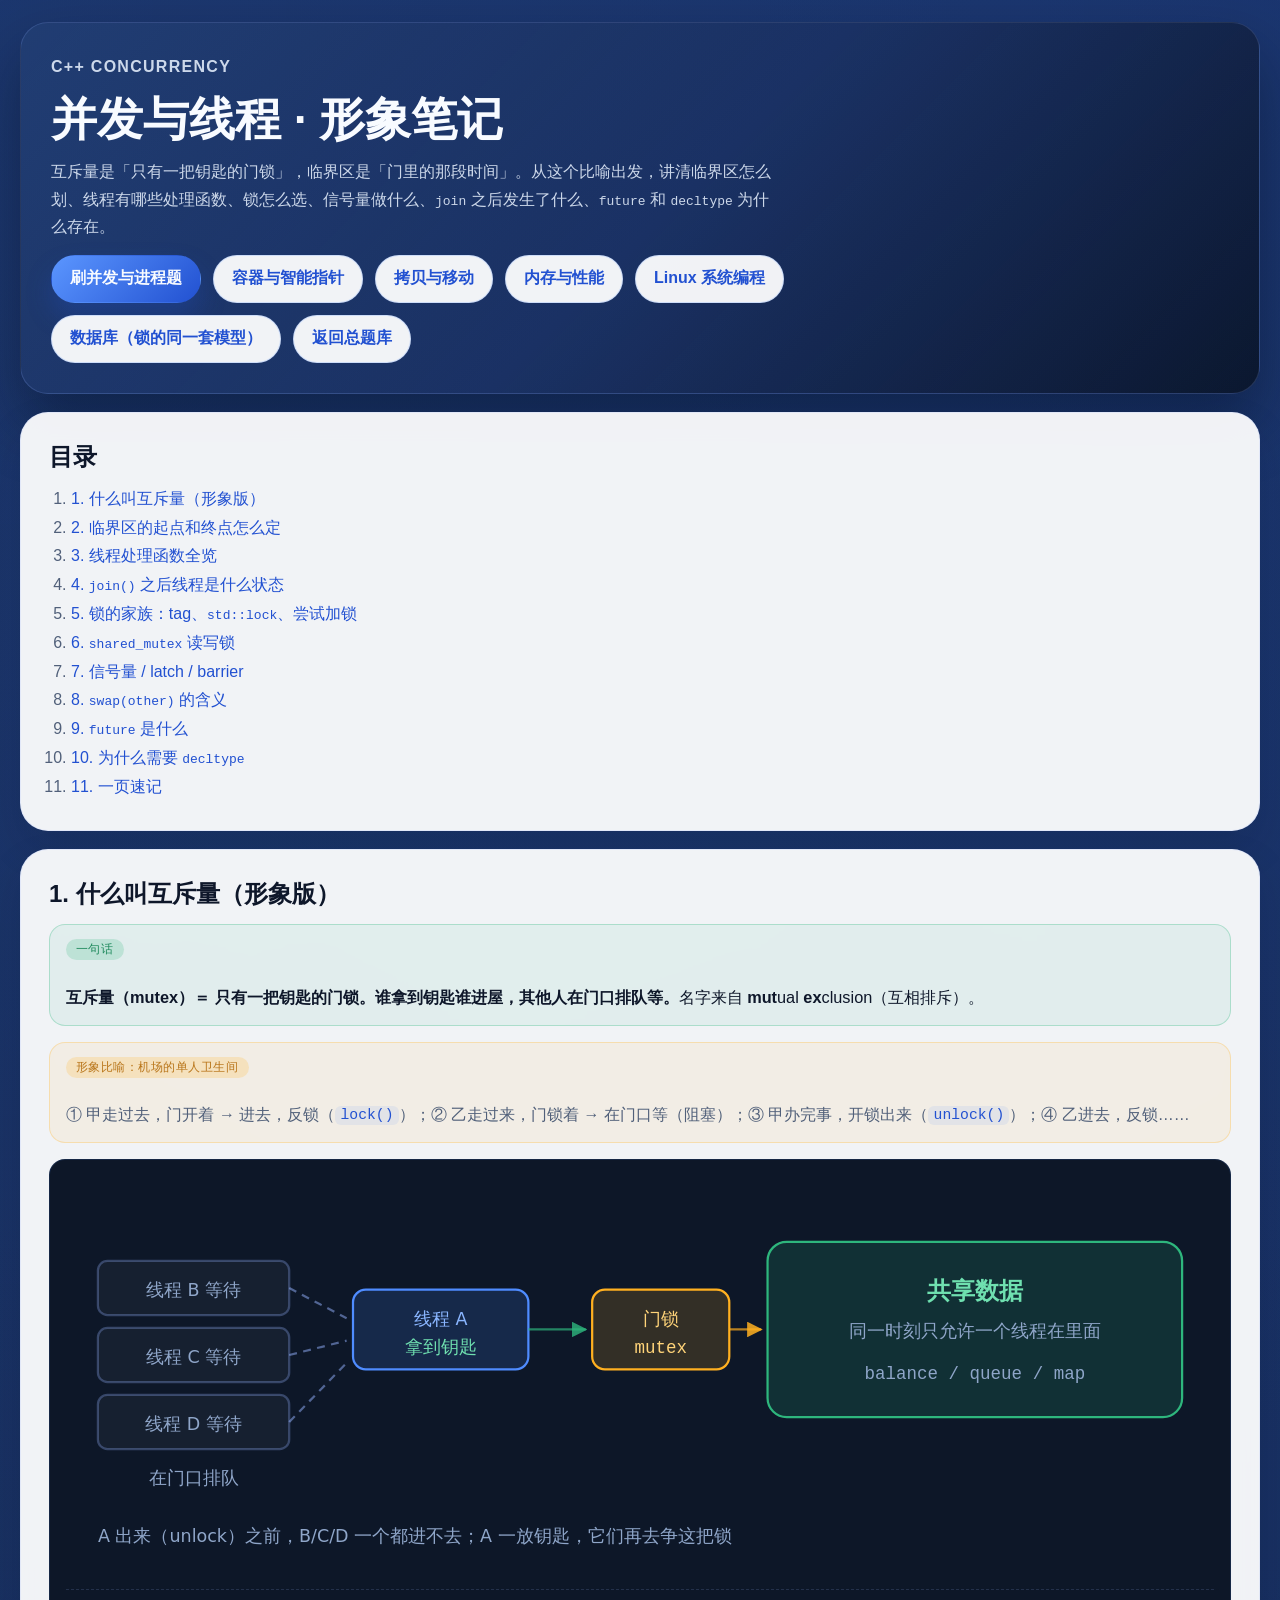
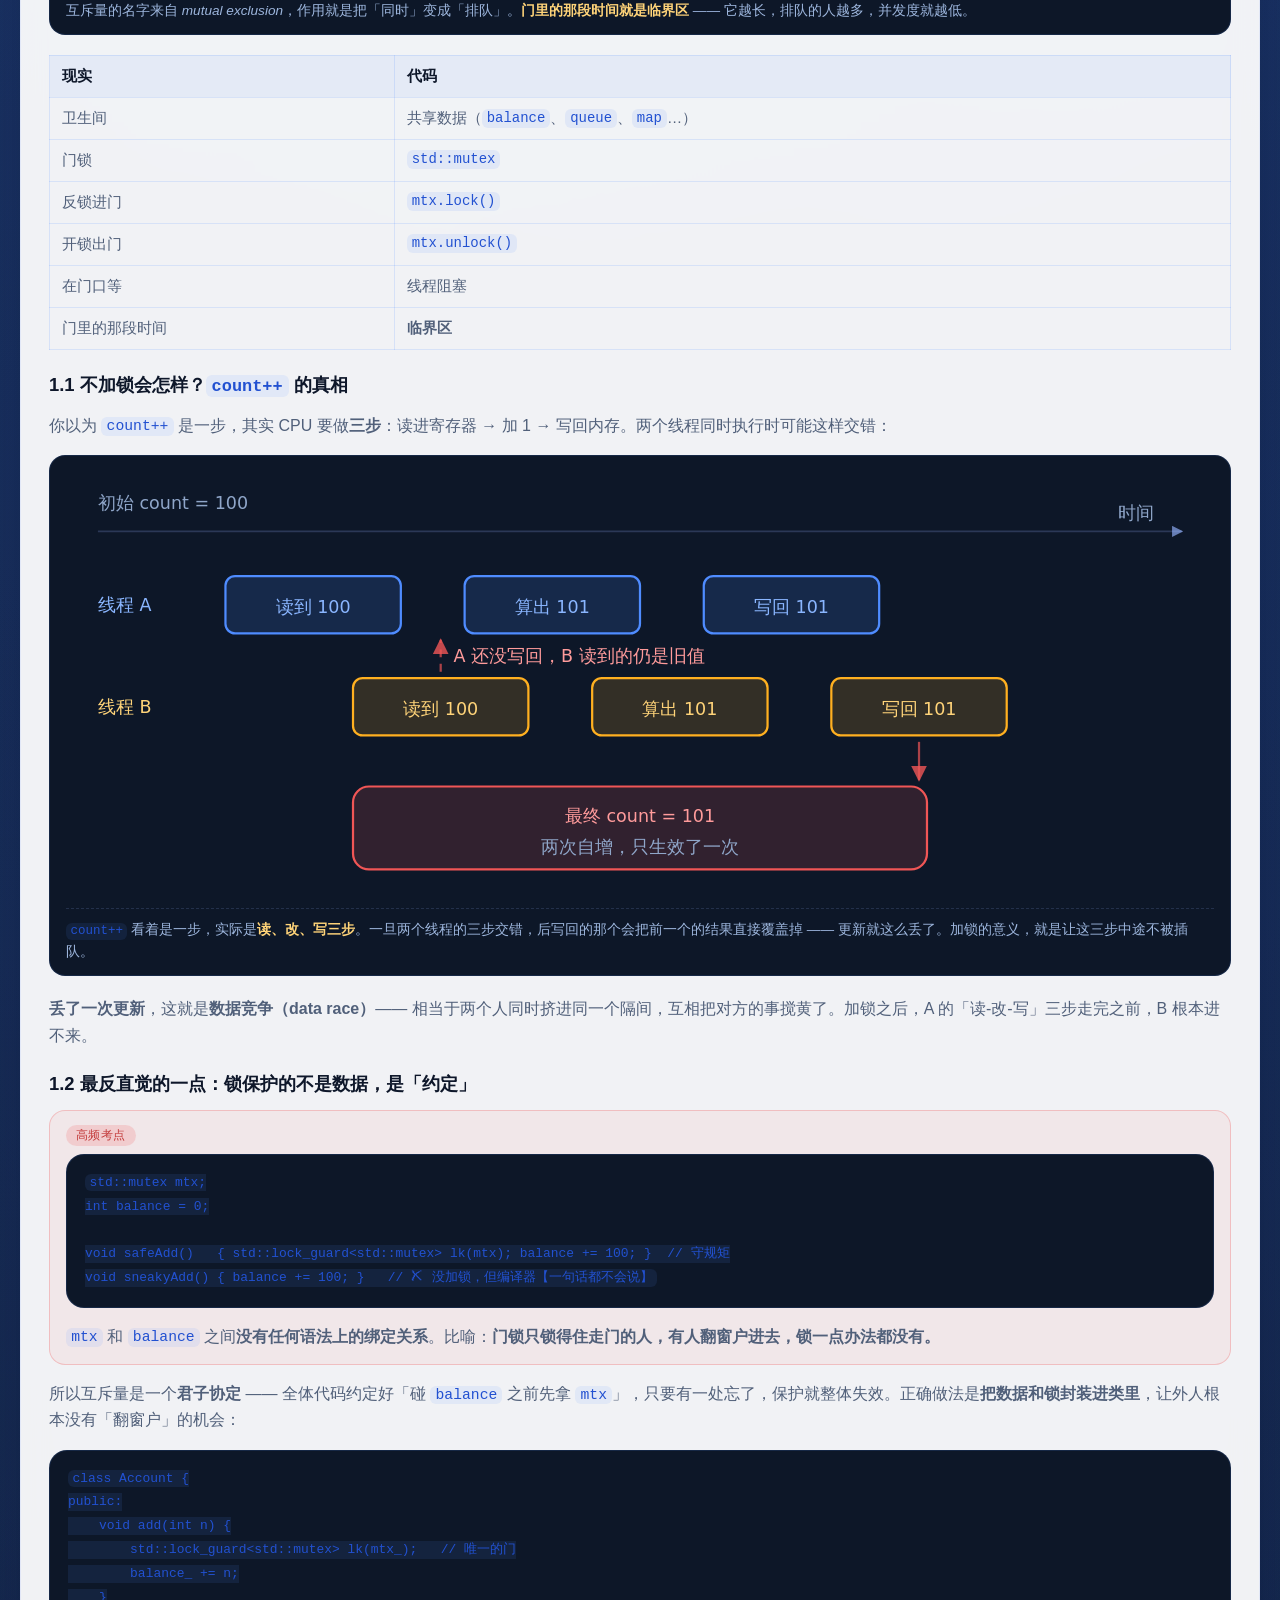
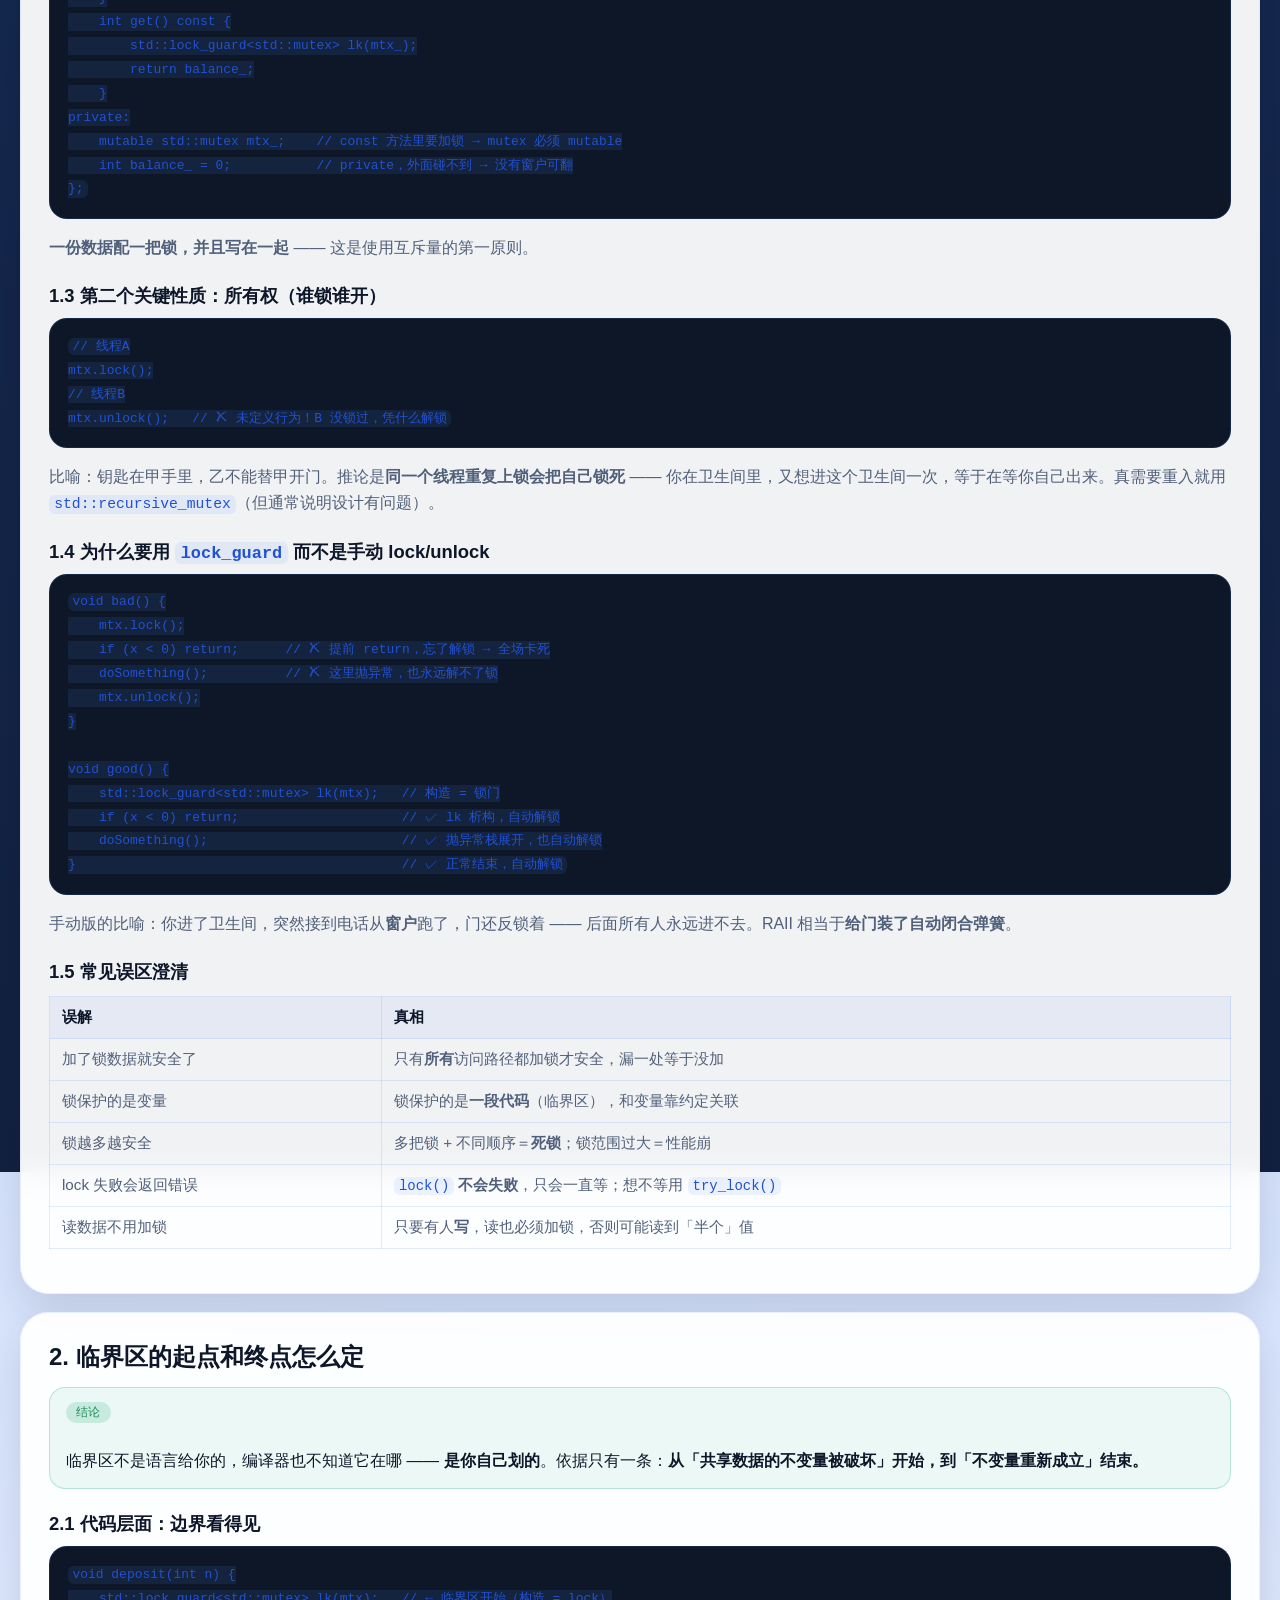
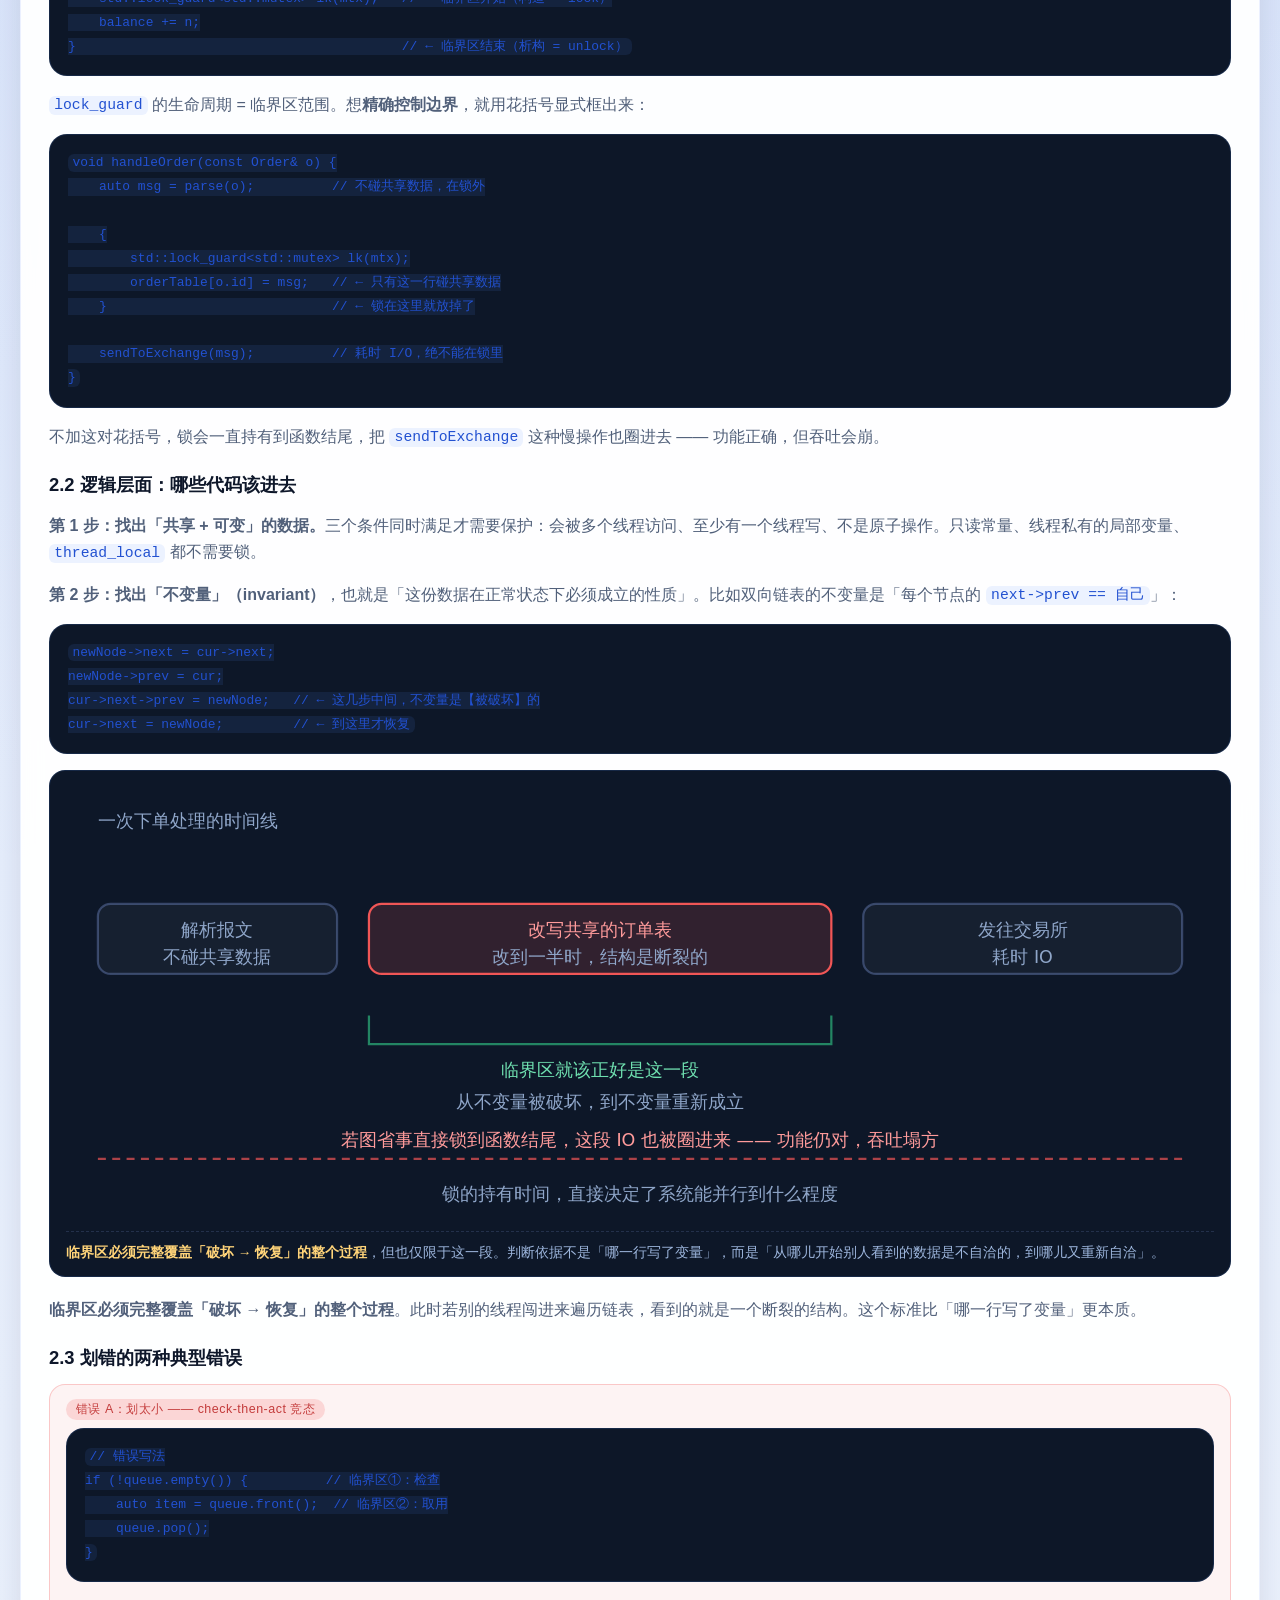
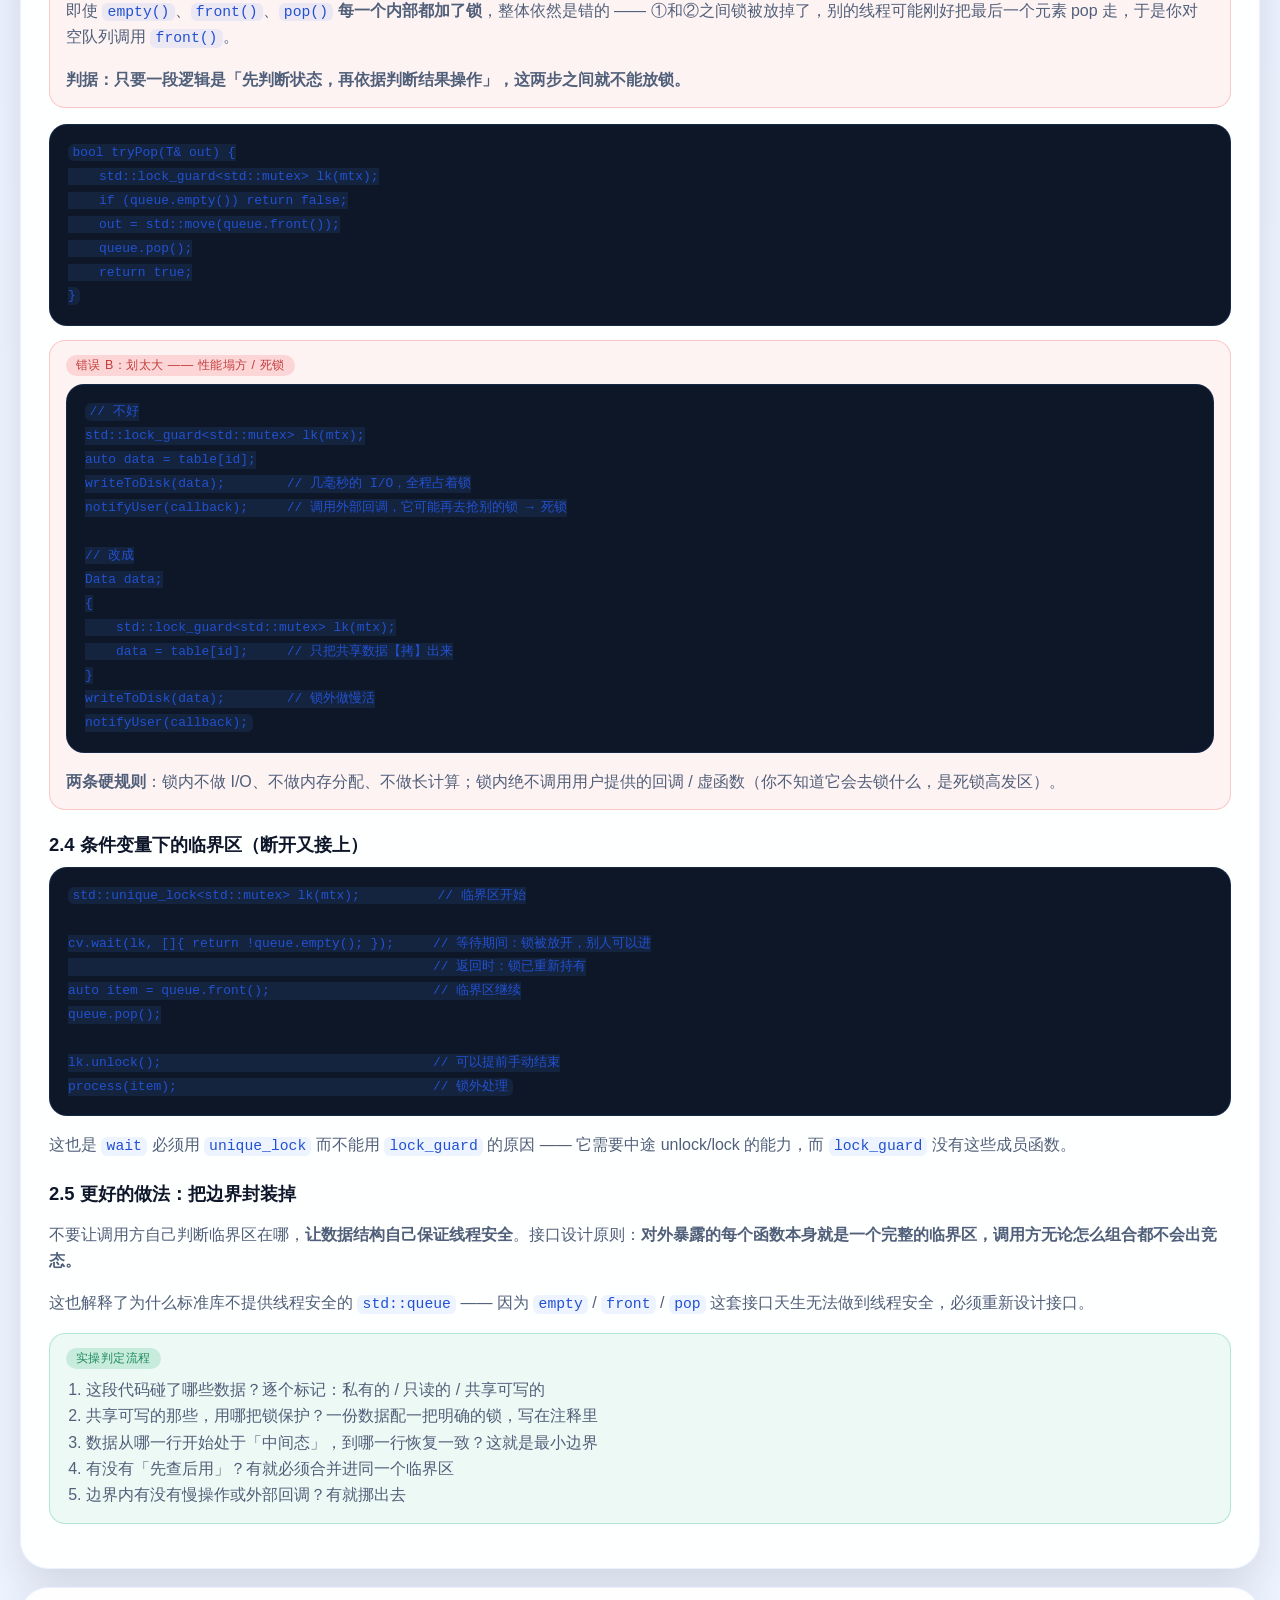
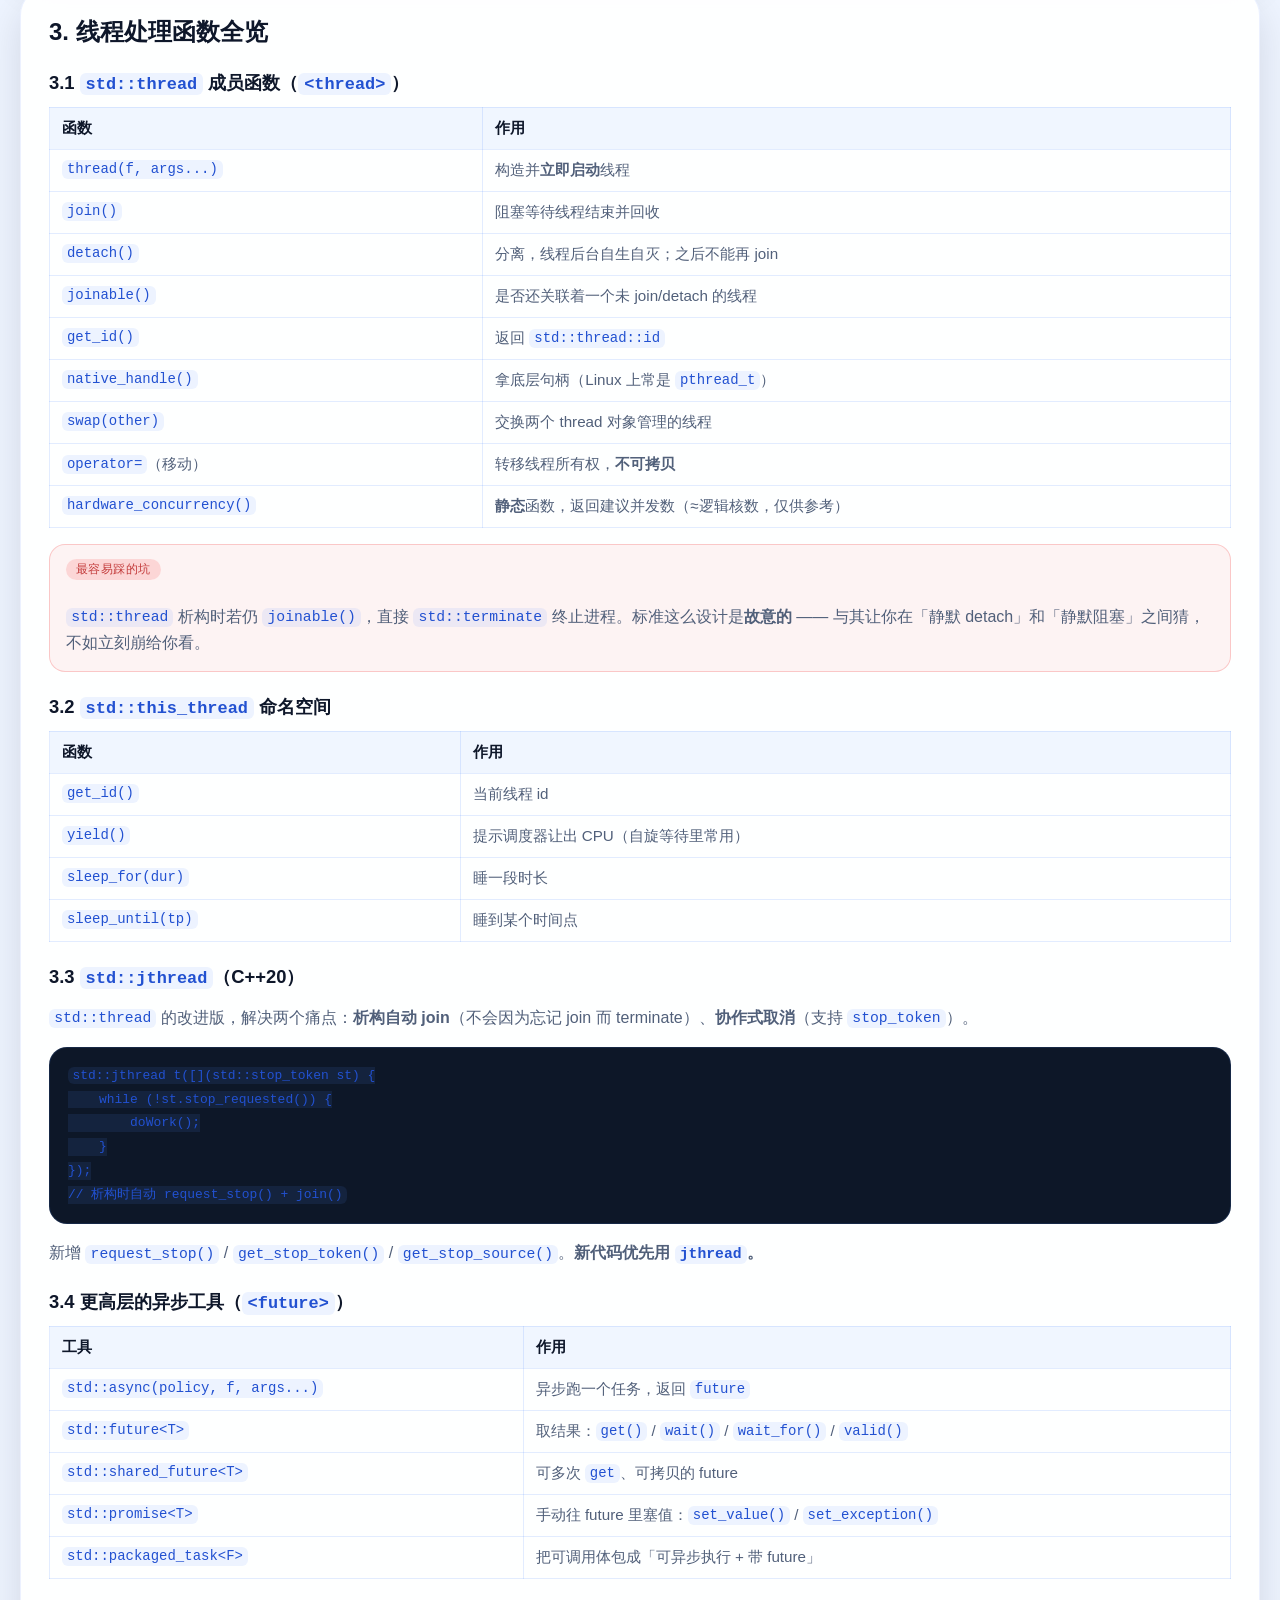
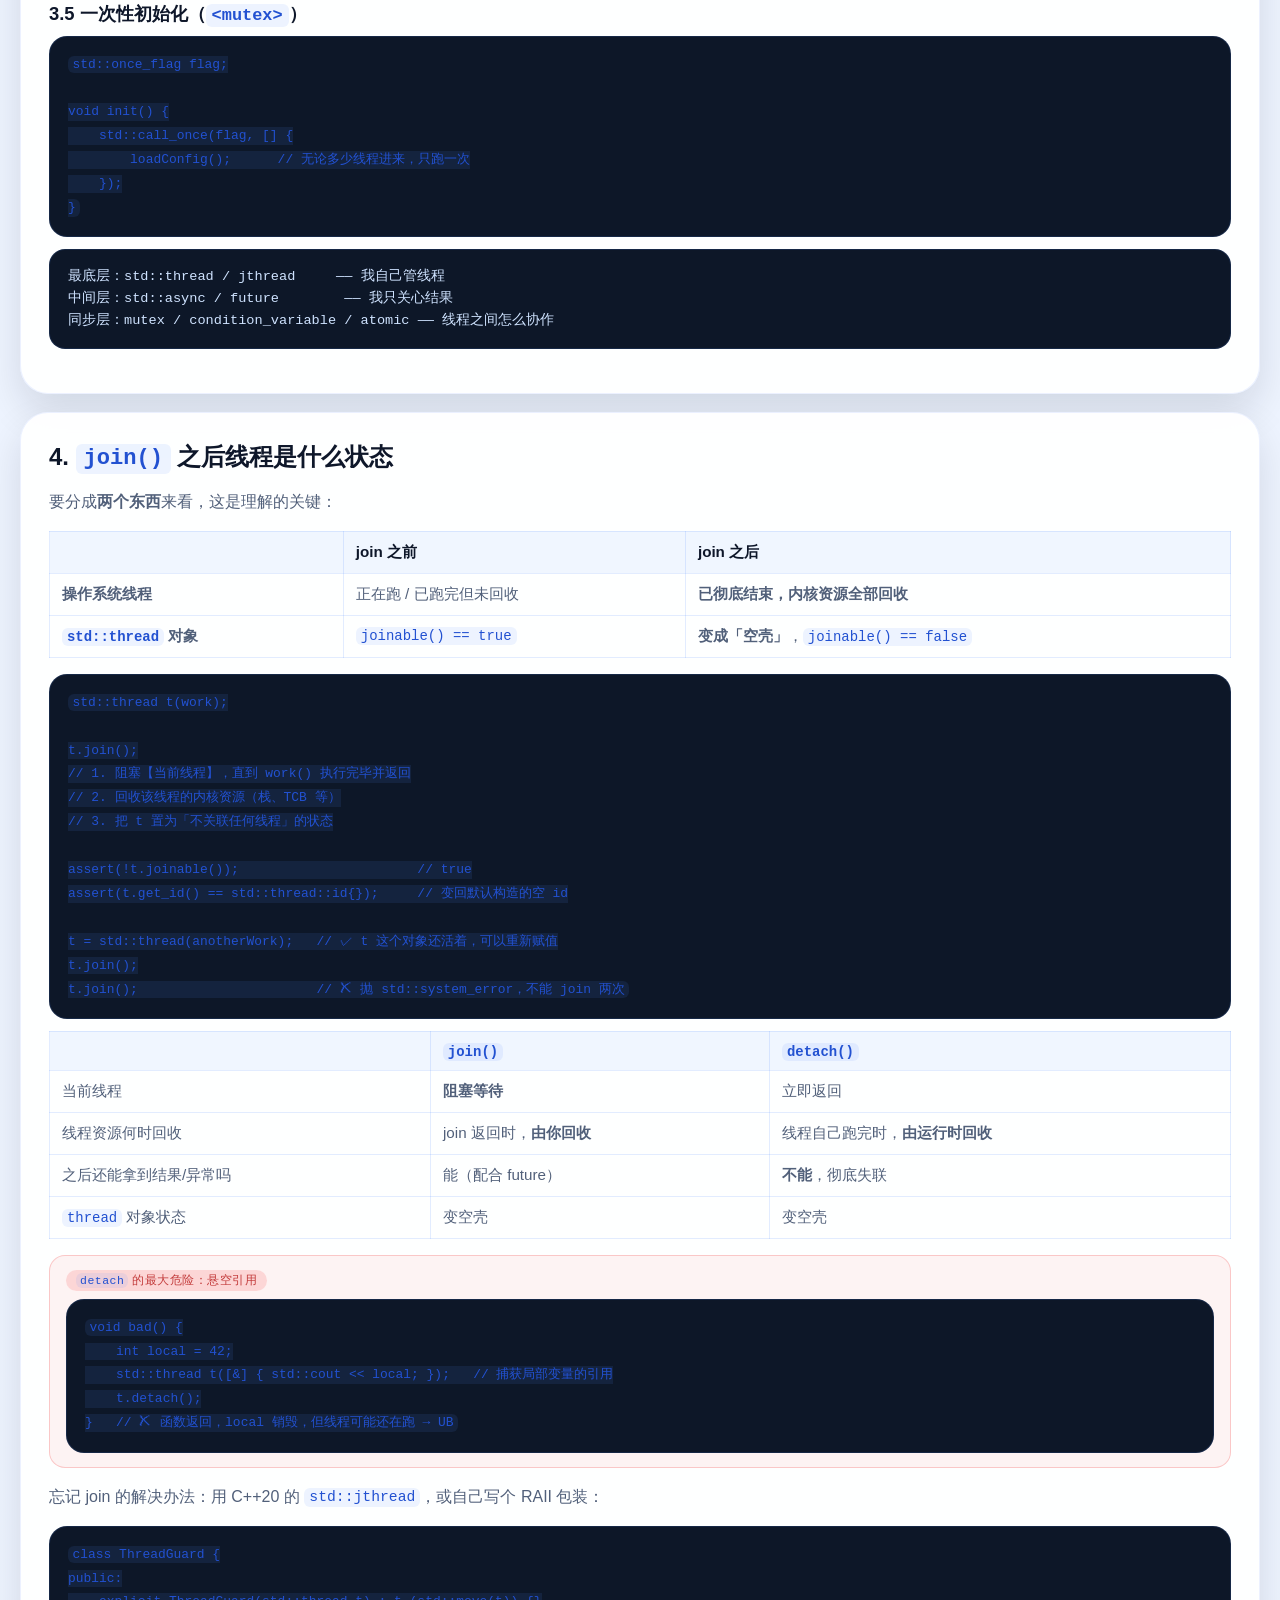
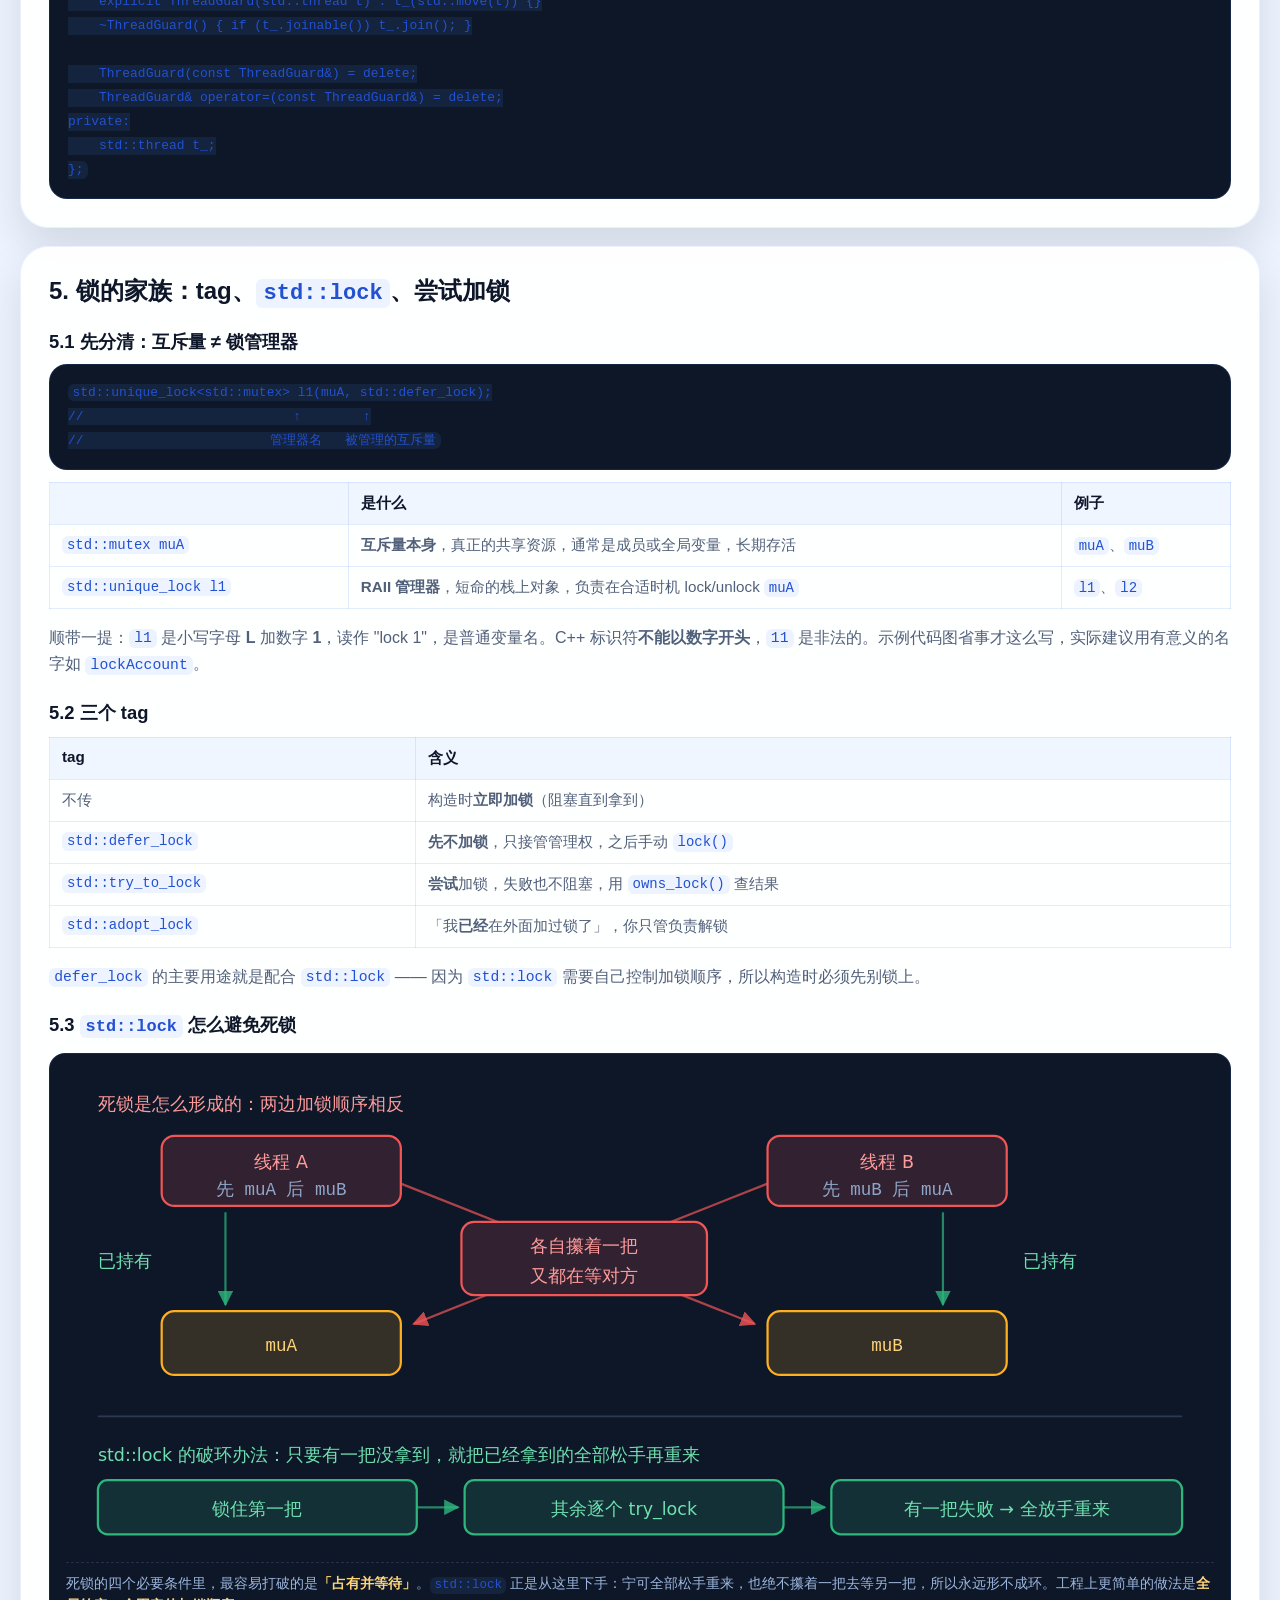
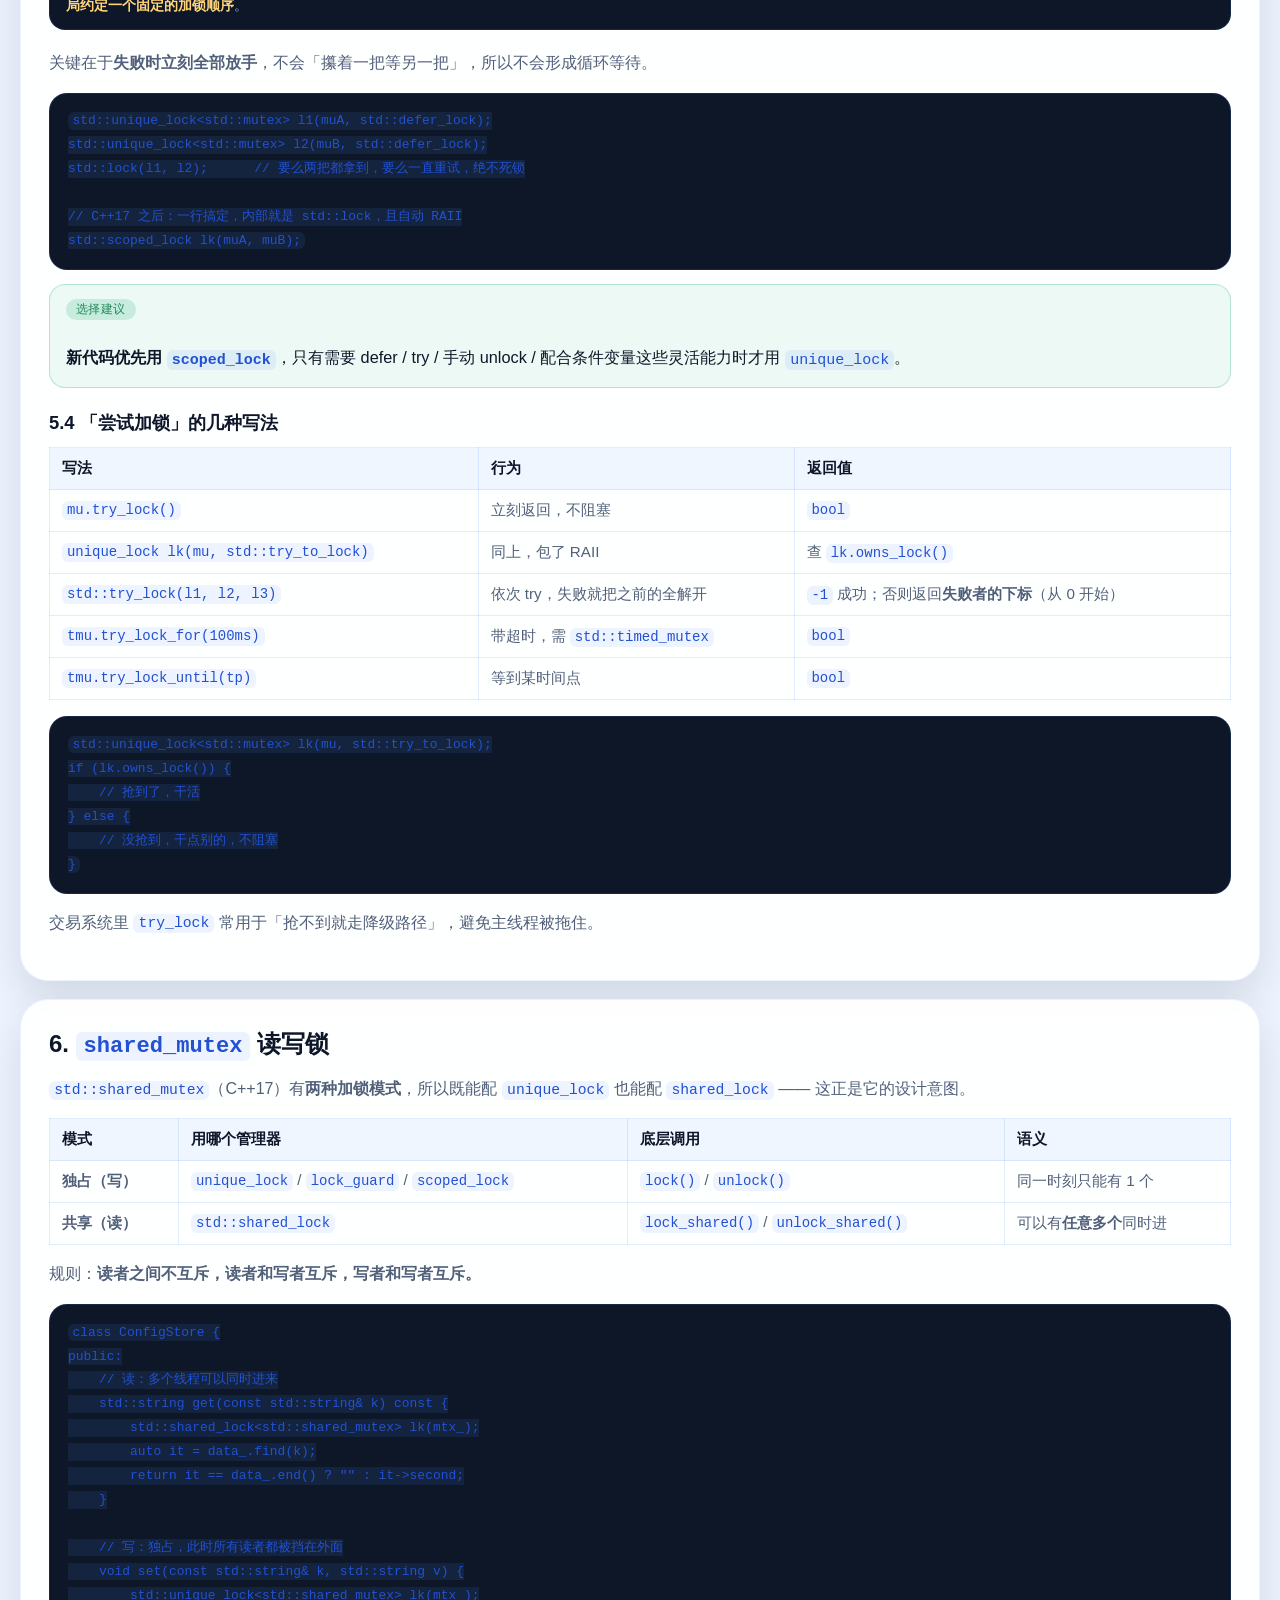
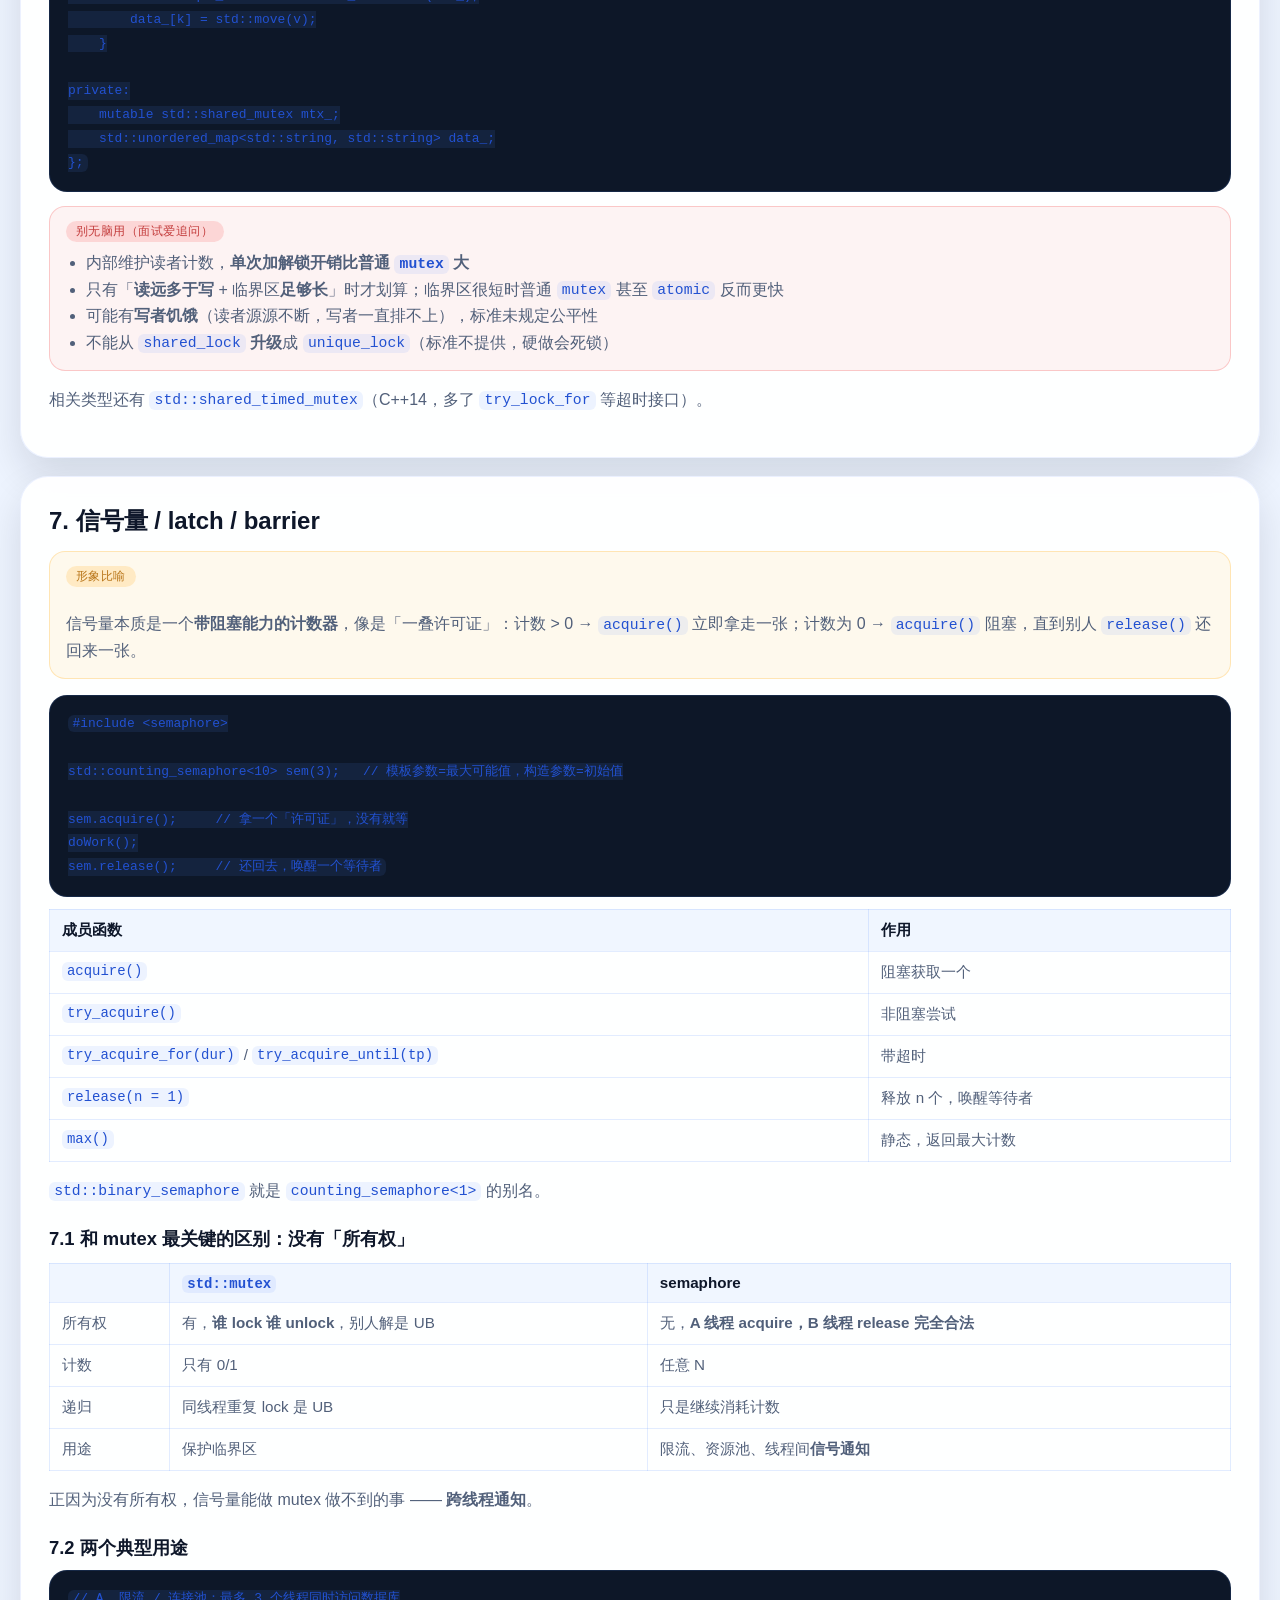
==== commit f9f34795: "docs: add illustrated database notes and matching drill questions 岗位 JD 的「应会」里要求熟悉事务特性和索引使用，但站点此前只有 " ====
--- a/docs/cpp-concurrency-notes.html
+++ b/docs/cpp-concurrency-notes.html
@@ -30,6 +30,7 @@
           <a class="secondary-button" href="./cpp-value-semantics.html">拷贝与移动</a>
           <a class="secondary-button" href="./cpp-memory-perf-notes.html">内存与性能</a>
           <a class="secondary-button" href="./linux-sysprog-notes.html">Linux 系统编程</a>
+          <a class="secondary-button" href="./db-notes.html">数据库（锁的同一套模型）</a>
           <a class="secondary-button" href="./index.html">返回总题库</a>
         </div>
       </div>
